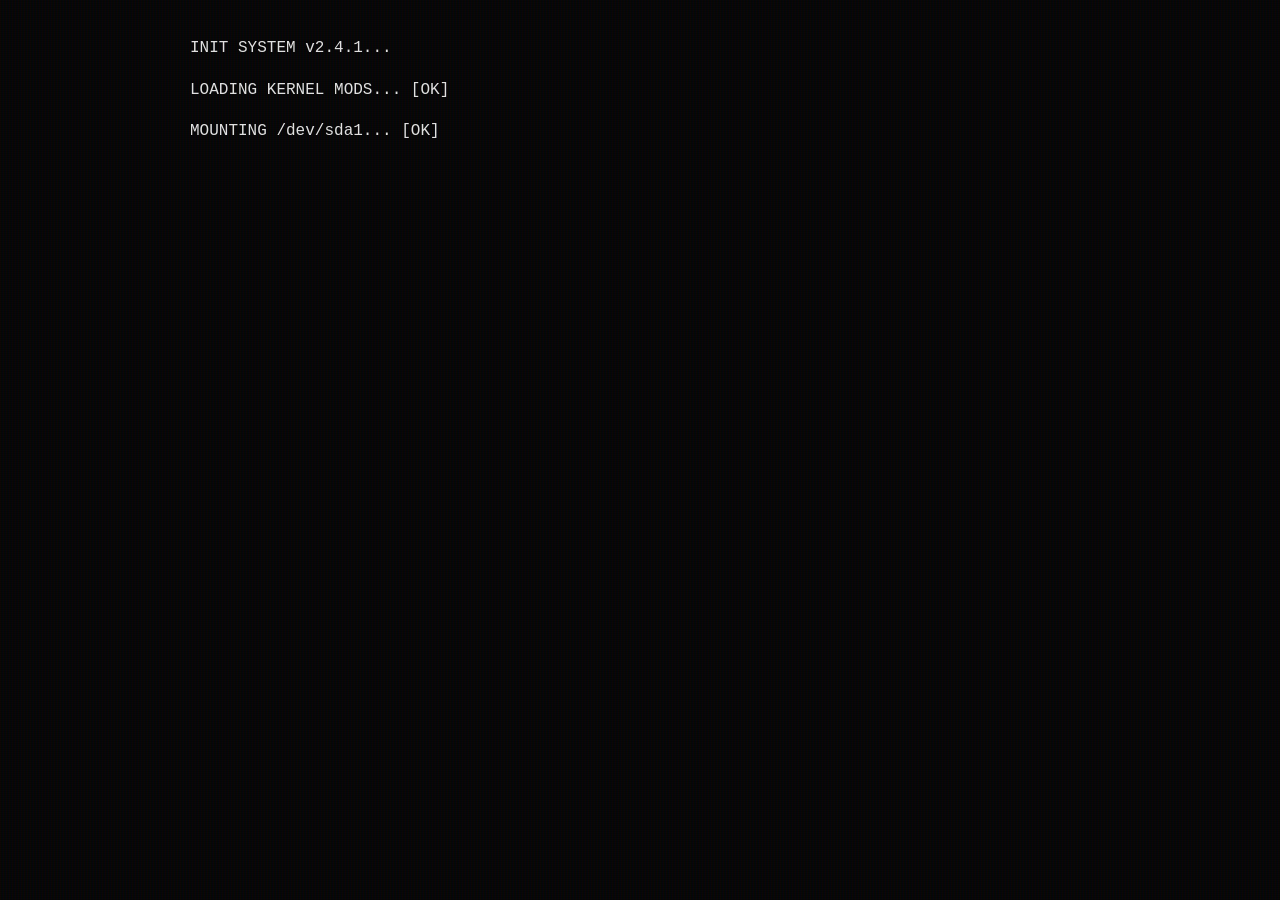
==== index.html @ 509cb5dc "Add initial HTML structure for terminal interface" ====
<!DOCTYPE html>
<html lang="en">
<head>
    <meta charset="UTF-8">
    <meta name="viewport" content="width=device-width, initial-scale=1.0">
    <title>Auren Research | Terminal</title>
    <style>
        :root {
            --bg-color: #050505;
            --text-color: #e0e0e0;
            --dim-color: #888888;
        }

        body {
            background-color: var(--bg-color);
            color: var(--text-color);
            font-family: 'Courier New', Courier, monospace;
            margin: 0;
            padding: 20px;
            overflow-x: hidden;
            line-height: 1.6;
        }

        /* CRT Scanline Effect */
        body::after {
            content: " ";
            display: block;
            position: absolute;
            top: 0;
            left: 0;
            bottom: 0;
            right: 0;
            background: linear-gradient(rgba(18, 16, 16, 0) 50%, rgba(0, 0, 0, 0.25) 50%), linear-gradient(90deg, rgba(255, 0, 0, 0.06), rgba(0, 255, 0, 0.02), rgba(0, 0, 255, 0.06));
            z-index: 2;
            background-size: 100% 2px, 3px 100%;
            pointer-events: none;
        }

        #terminal {
            max-width: 900px;
            margin: 0 auto;
            position: relative;
            z-index: 3;
            padding-bottom: 50px;
        }

        pre {
            font-family: 'Courier New', Courier, monospace;
            white-space: pre-wrap;
            word-wrap: break-word;
            margin: 0;
        }

        .ascii-art {
            font-weight: bold;
            color: #ffffff;
            margin-bottom: 20px;
            display: block;
            white-space: pre;
            overflow-x: auto;
        }

        .cursor {
            display: inline-block;
            width: 10px;
            height: 1.2em;
            background-color: var(--text-color);
            vertical-align: middle;
            animation: blink 1s step-end infinite;
        }

        @keyframes blink {
            0%, 100% { opacity: 1; }
            50% { opacity: 0; }
        }

        .hidden { display: none; }
        .command { color: #ffffff; font-weight: bold; }
        .prompt { color: var(--dim-color); }
        .highlight { color: #ffffff; font-weight: bold; border-bottom: 1px dashed #ffffff; text-decoration: none;}
        a { color: #ffffff; text-decoration: underline; }
        a:hover { background-color: #ffffff; color: #000000; text-decoration: none; }

        .section { margin-top: 30px; margin-bottom: 30px; }
        .bullet { margin-left: 20px; }
        .file-tree { color: var(--dim-color); }
    </style>
</head>
<body>
    <div id="terminal">
        <div id="boot-sequence"></div>
        <div id="main-content" class="hidden">
            <pre class="ascii-art">
    _   _   _ ____  _____ _   _   ____  _____ ____  _____    _    ____   ____ _   _
   / \ | | | |  _ \| ____| \ | | |  _ \| ____/ ___|| ____|  / \  |  _ \ / ___| | | |
  / _ \| | | | |_) |  _| |  \| | | |_) |  _| \___ \|  _|   / _ \ | |_) | |   | |_| |
 / ___ \ |_| |  _ <| |___| |\  | |  _ <| |___ ___) | |___ / ___ \|  _ <| |___|  _  |
/_/   \_\___/|_| \_\_____|_| \_| |_| \_\_____|____/|_____/_/   \_\_| \_\\____|_| |_|
            </pre>
            <p><strong>Architecting the future of efficient, reasoning-driven AI.</strong></p>
            <p class="file-tree">root@auren:~# ./display_manifest.sh</p>

            <div class="section">
                <span class="command">[ MAIN.OBJ: Our Philosophy ]</span>
                <p>The path to greater artificial intelligence cannot solely be paved with more parameters and more data. While scale is a powerful tool, we believe that true progress lies in creating architectures that are fundamentally smarter, not just bigger.</p>
                <p>At Auren Research, our mission is to explore and develop novel AI architectures that treat <strong>reasoning</strong> not as an emergent property of brute-force scale, but as a core computational capability. We focus on building systems that can "think" more deeply and efficiently, making state-of-the-art AI more accessible and sustainable.</p>
            </div>

            <div class="section">
                <span class="command">[ MODULES: Our Approach ]</span>
                <p>Our research is centered on a few key principles:</p>
                <div class="bullet">
                    <p><code>[+] Computationally-Efficient Architectures:</code> We design models that maximize their reasoning capabilities for a given parameter budget. We believe in building smarter circuits, not just larger ones.</p>
                    <p><code>[+] Collaborative Systems:</code> Our core architectural thesis, <strong>Mixture-of-Collaboration (MoC)</strong>, explores models where expert sub-networks don't just vote on an answer, but collaborate and deliberate through multiple rounds of message passing to refine their conclusions together.</p>
                    <p><code>[+] Iterative Reasoning:</code> We build models with <strong>Iterative Reasoning Loops (IRL)</strong>, a mechanism that increases computational depth on a per-token basis, allowing our models to "think" longer about complex problems without a corresponding increase in parameter count.</p>
                    <p><code>[+] Open-Source First:</code> We believe that fundamental progress is accelerated through open collaboration and rigorous community review. Our foundational work, from datasets to model architectures, will be shared with the world.</p>
                </div>
            </div>

            <div class="section">
                <span class="command">[ REPOSITORIES: Featured Projects ]</span>
                <p>Our philosophy in action. These are the foundational assets we have built to pursue our research mission:</p>
                <div class="bullet">
                    <p>-> <a href="https://github.com/MeryylleA/lunariscodex-MoC" target="_blank" class="highlight">Lunaris Codex MoC</a>: Our flagship research architecture. A decoder-only Transformer featuring a novel Mixture-of-Collaboration (MoC) system and Iterative Reasoning Loops (IRL), designed from the ground up for stability and efficient reasoning. Built with PyTorch FSDP, SDPA, and bf16.</p>
                </div>
            </div>

            <div class="section">
                <span class="command">[ TARGET: Our Goal ]</span>
                <p>Our ultimate objective is to design, train, and release a series of open-source foundational models that rival the reasoning capabilities of much larger, closed-source systems. We are building the tools to make the next generation of AI more powerful, efficient, and open for everyone.</p>
            </div>

            <p class="file-tree">root@auren:~# Contact</p>
            <p>Email: <a href="mailto:meryyllebr@gmail.com">meryyllebr@gmail.com</a> <em></em></p>
            <p>GitHub: <a href="https://github.com/MeryylleA" target="_blank">github.com/MeryylleA</a></p>

            <br>
            <span class="prompt">root@auren:~# </span><span class="cursor"></span>
        </div>
    </div>

    <script>
        const bootText = [
            "INIT SYSTEM v2.4.1...",
            "LOADING KERNEL MODS... [OK]",
            "MOUNTING /dev/sda1... [OK]",
            "INITIALIZING NEURAL ROUTING PROTOCOLS... [OK]",
            "LOADING MIXTURE-OF-COLLABORATION WEIGHTS... [OK]",
            "ESTABLISHING CONNECTION TO AUREN_RESEARCH_MAINFRAME...",
            "ACCESS GRANTED.",
            " "
        ];

        const bootContainer = document.getElementById('boot-sequence');
        const mainContent = document.getElementById('main-content');
        let bootLineIndex = 0;

        function typeBootSequence() {
            if (bootLineIndex < bootText.length) {
                const p = document.createElement('p');
                p.textContent = bootText[bootLineIndex];
                bootContainer.appendChild(p);
                window.scrollTo(0, document.body.scrollHeight);
                bootLineIndex++;

                // Random delay between lines to simulate loading
                const delay = Math.random() * 300 + 100;
                setTimeout(typeBootSequence, delay);
            } else {
                setTimeout(() => {
                    bootContainer.classList.add('hidden');
                    mainContent.classList.remove('hidden');
                }, 500);
            }
        }

        // Start the boot sequence when the page loads
        window.onload = () => {
            setTimeout(typeBootSequence, 500);
        };
    </script>
</body>
</html>
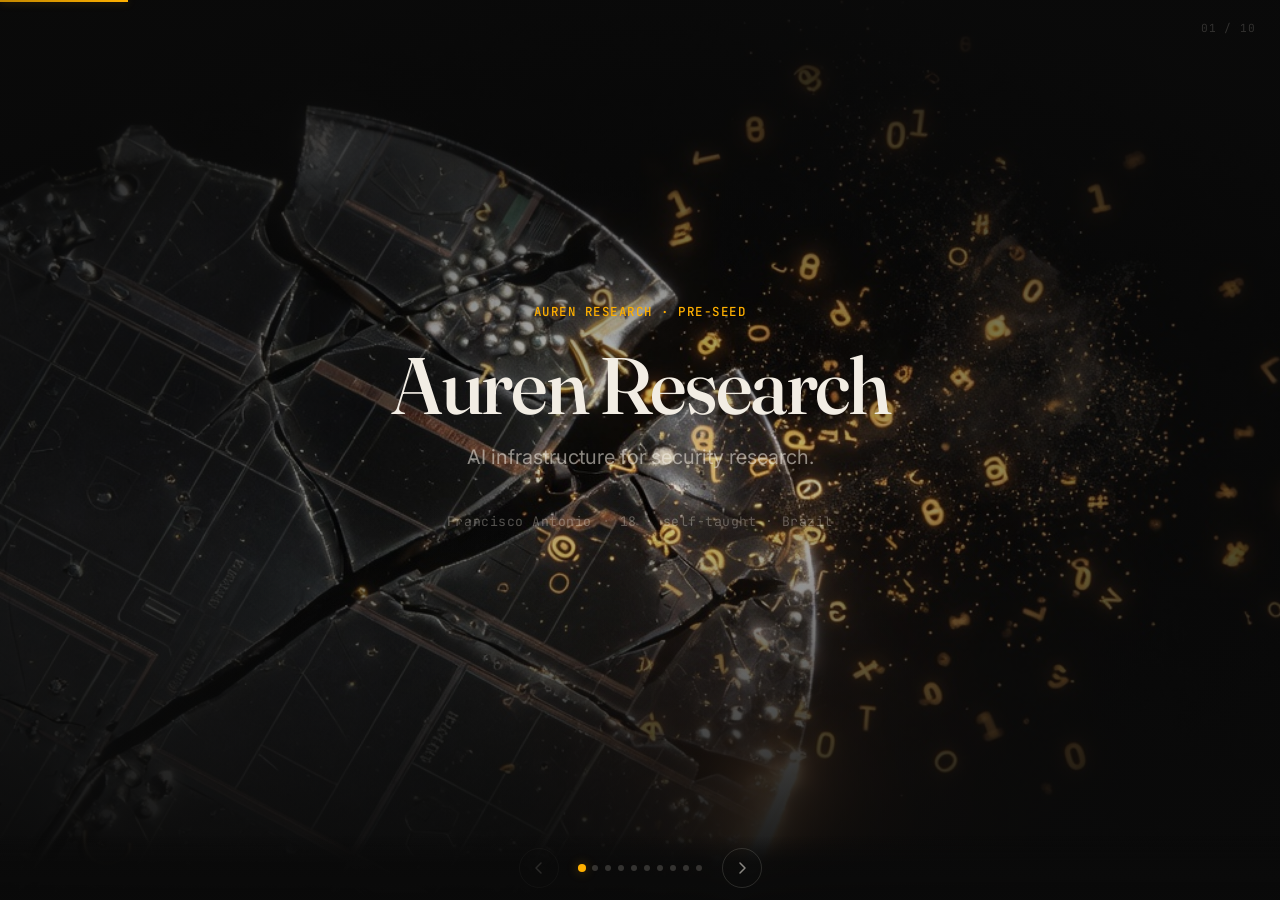
==== commit f67d5738: "Add files via upload" ====
--- a/index.html
+++ b/index.html
@@ -1,183 +1,338 @@
 <!DOCTYPE html>
 <html lang="en">
 <head>
-    <meta charset="UTF-8">
-    <meta name="viewport" content="width=device-width, initial-scale=1.0">
-    <title>Auren Research | Terminal</title>
-    <style>
-        :root {
-            --bg-color: #050505;
-            --text-color: #e0e0e0;
-            --dim-color: #888888;
-        }
-
-        body {
-            background-color: var(--bg-color);
-            color: var(--text-color);
-            font-family: 'Courier New', Courier, monospace;
-            margin: 0;
-            padding: 20px;
-            overflow-x: hidden;
-            line-height: 1.6;
-        }
-
-        /* CRT Scanline Effect */
-        body::after {
-            content: " ";
-            display: block;
-            position: absolute;
-            top: 0;
-            left: 0;
-            bottom: 0;
-            right: 0;
-            background: linear-gradient(rgba(18, 16, 16, 0) 50%, rgba(0, 0, 0, 0.25) 50%), linear-gradient(90deg, rgba(255, 0, 0, 0.06), rgba(0, 255, 0, 0.02), rgba(0, 0, 255, 0.06));
-            z-index: 2;
-            background-size: 100% 2px, 3px 100%;
-            pointer-events: none;
-        }
-
-        #terminal {
-            max-width: 900px;
-            margin: 0 auto;
-            position: relative;
-            z-index: 3;
-            padding-bottom: 50px;
-        }
-
-        pre {
-            font-family: 'Courier New', Courier, monospace;
-            white-space: pre-wrap;
-            word-wrap: break-word;
-            margin: 0;
-        }
-
-        .ascii-art {
-            font-weight: bold;
-            color: #ffffff;
-            margin-bottom: 20px;
-            display: block;
-            white-space: pre;
-            overflow-x: auto;
-        }
-
-        .cursor {
-            display: inline-block;
-            width: 10px;
-            height: 1.2em;
-            background-color: var(--text-color);
-            vertical-align: middle;
-            animation: blink 1s step-end infinite;
-        }
-
-        @keyframes blink {
-            0%, 100% { opacity: 1; }
-            50% { opacity: 0; }
-        }
-
-        .hidden { display: none; }
-        .command { color: #ffffff; font-weight: bold; }
-        .prompt { color: var(--dim-color); }
-        .highlight { color: #ffffff; font-weight: bold; border-bottom: 1px dashed #ffffff; text-decoration: none;}
-        a { color: #ffffff; text-decoration: underline; }
-        a:hover { background-color: #ffffff; color: #000000; text-decoration: none; }
-
-        .section { margin-top: 30px; margin-bottom: 30px; }
-        .bullet { margin-left: 20px; }
-        .file-tree { color: var(--dim-color); }
-    </style>
+  <meta charset="UTF-8" />
+  <meta name="viewport" content="width=device-width, initial-scale=1.0" />
+  <title>Auren Research — Pitch Deck</title>
+  <meta name="description" content="AI infrastructure for security research. Auren Research pre-seed pitch." />
+  <meta name="theme-color" content="#0a0a0a" />
+  <link rel="preconnect" href="https://fonts.googleapis.com" />
+  <link rel="preconnect" href="https://fonts.gstatic.com" crossorigin />
+  <link href="https://fonts.googleapis.com/css2?family=Fraunces:opsz,wght@9..144,400;9..144,500;9..144,600&family=Inter:wght@400;500;600&family=JetBrains+Mono:wght@400;500;600&display=swap" rel="stylesheet" />
+  <link rel="stylesheet" href="style.css" />
 </head>
 <body>
-    <div id="terminal">
-        <div id="boot-sequence"></div>
-        <div id="main-content" class="hidden">
-            <pre class="ascii-art">
-    _   _   _ ____  _____ _   _   ____  _____ ____  _____    _    ____   ____ _   _
-   / \ | | | |  _ \| ____| \ | | |  _ \| ____/ ___|| ____|  / \  |  _ \ / ___| | | |
-  / _ \| | | | |_) |  _| |  \| | | |_) |  _| \___ \|  _|   / _ \ | |_) | |   | |_| |
- / ___ \ |_| |  _ <| |___| |\  | |  _ <| |___ ___) | |___ / ___ \|  _ <| |___|  _  |
-/_/   \_\___/|_| \_\_____|_| \_| |_| \_\_____|____/|_____/_/   \_\_| \_\\____|_| |_|
-            </pre>
-            <p><strong>Architecting the future of efficient, reasoning-driven AI.</strong></p>
-            <p class="file-tree">root@auren:~# ./display_manifest.sh</p>
-
-            <div class="section">
-                <span class="command">[ MAIN.OBJ: Our Philosophy ]</span>
-                <p>The path to greater artificial intelligence cannot solely be paved with more parameters and more data. While scale is a powerful tool, we believe that true progress lies in creating architectures that are fundamentally smarter, not just bigger.</p>
-                <p>At Auren Research, our mission is to explore and develop novel AI architectures that treat <strong>reasoning</strong> not as an emergent property of brute-force scale, but as a core computational capability. We focus on building systems that can "think" more deeply and efficiently, making state-of-the-art AI more accessible and sustainable.</p>
-            </div>
-
-            <div class="section">
-                <span class="command">[ MODULES: Our Approach ]</span>
-                <p>Our research is centered on a few key principles:</p>
-                <div class="bullet">
-                    <p><code>[+] Computationally-Efficient Architectures:</code> We design models that maximize their reasoning capabilities for a given parameter budget. We believe in building smarter circuits, not just larger ones.</p>
-                    <p><code>[+] Collaborative Systems:</code> Our core architectural thesis, <strong>Mixture-of-Collaboration (MoC)</strong>, explores models where expert sub-networks don't just vote on an answer, but collaborate and deliberate through multiple rounds of message passing to refine their conclusions together.</p>
-                    <p><code>[+] Iterative Reasoning:</code> We build models with <strong>Iterative Reasoning Loops (IRL)</strong>, a mechanism that increases computational depth on a per-token basis, allowing our models to "think" longer about complex problems without a corresponding increase in parameter count.</p>
-                    <p><code>[+] Open-Source First:</code> We believe that fundamental progress is accelerated through open collaboration and rigorous community review. Our foundational work, from datasets to model architectures, will be shared with the world.</p>
-                </div>
-            </div>
-
-            <div class="section">
-                <span class="command">[ REPOSITORIES: Featured Projects ]</span>
-                <p>Our philosophy in action. These are the foundational assets we have built to pursue our research mission:</p>
-                <div class="bullet">
-                    <p>-> <a href="https://github.com/MeryylleA/lunariscodex-MoC" target="_blank" class="highlight">Lunaris Codex MoC</a>: Our flagship research architecture. A decoder-only Transformer featuring a novel Mixture-of-Collaboration (MoC) system and Iterative Reasoning Loops (IRL), designed from the ground up for stability and efficient reasoning. Built with PyTorch FSDP, SDPA, and bf16.</p>
-                </div>
-            </div>
-
-            <div class="section">
-                <span class="command">[ TARGET: Our Goal ]</span>
-                <p>Our ultimate objective is to design, train, and release a series of open-source foundational models that rival the reasoning capabilities of much larger, closed-source systems. We are building the tools to make the next generation of AI more powerful, efficient, and open for everyone.</p>
-            </div>
-
-            <p class="file-tree">root@auren:~# Contact</p>
-            <p>Email: <a href="mailto:meryyllebr@gmail.com">meryyllebr@gmail.com</a> <em></em></p>
-            <p>GitHub: <a href="https://github.com/MeryylleA" target="_blank">github.com/MeryylleA</a></p>
-
-            <br>
-            <span class="prompt">root@auren:~# </span><span class="cursor"></span>
-        </div>
-    </div>
-
-    <script>
-        const bootText = [
-            "INIT SYSTEM v2.4.1...",
-            "LOADING KERNEL MODS... [OK]",
-            "MOUNTING /dev/sda1... [OK]",
-            "INITIALIZING NEURAL ROUTING PROTOCOLS... [OK]",
-            "LOADING MIXTURE-OF-COLLABORATION WEIGHTS... [OK]",
-            "ESTABLISHING CONNECTION TO AUREN_RESEARCH_MAINFRAME...",
-            "ACCESS GRANTED.",
-            " "
-        ];
-
-        const bootContainer = document.getElementById('boot-sequence');
-        const mainContent = document.getElementById('main-content');
-        let bootLineIndex = 0;
-
-        function typeBootSequence() {
-            if (bootLineIndex < bootText.length) {
-                const p = document.createElement('p');
-                p.textContent = bootText[bootLineIndex];
-                bootContainer.appendChild(p);
-                window.scrollTo(0, document.body.scrollHeight);
-                bootLineIndex++;
-
-                // Random delay between lines to simulate loading
-                const delay = Math.random() * 300 + 100;
-                setTimeout(typeBootSequence, delay);
-            } else {
-                setTimeout(() => {
-                    bootContainer.classList.add('hidden');
-                    mainContent.classList.remove('hidden');
-                }, 500);
-            }
-        }
-
-        // Start the boot sequence when the page loads
-        window.onload = () => {
-            setTimeout(typeBootSequence, 500);
-        };
-    </script>
+  <div id="deck" class="deck" aria-live="polite">
+
+    <!-- 0 · TITLE -->
+    <section class="slide slide--title is-active" data-slide="0" aria-label="Title">
+      <div class="slide__bg slide__bg--hero" style="--hero: url('assets/hero-title.jpg')"></div>
+      <div class="slide__veil slide__veil--strong"></div>
+      <div class="slide__content slide__content--center">
+        <p class="eyebrow reveal" data-d="0">AUREN RESEARCH · PRE-SEED</p>
+        <h1 class="display display--xl reveal" data-d="1">Auren Research</h1>
+        <p class="tagline reveal" data-d="2">AI infrastructure for security research.</p>
+        <div class="founder-line reveal" data-d="3">
+          <span class="mono-soft">Francisco Antonio</span>
+          <span class="dot-sep" aria-hidden="true">·</span>
+          <span class="mono-soft">18 · self-taught · Brazil</span>
+        </div>
+      </div>
+    </section>
+
+    <!-- 1 · PROBLEM -->
+    <section class="slide slide--split" data-slide="1" aria-label="The Problem">
+      <div class="slide__bg slide__bg--hero slide__bg--right" style="--hero: url('assets/hero-problem.jpg')"></div>
+      <div class="slide__veil slide__veil--left-heavy"></div>
+      <div class="glyph-field" aria-hidden="true" data-glyphs></div>
+      <div class="slide__content slide__content--left">
+        <p class="eyebrow reveal" data-d="0">001 — THE PROBLEM</p>
+        <h2 class="display reveal" data-d="1">Security research needs AI that reasons openly about exploits.</h2>
+        <p class="body reveal" data-d="2">
+          Researchers need models that can reason about malware, attack chains, and exploit analysis for authorized work.
+          General-purpose models refuse or over-filter this exact content — even when the engagement is fully legitimate.
+        </p>
+      </div>
+    </section>
+
+    <!-- 2 · SOLUTION -->
+    <section class="slide slide--split" data-slide="2" aria-label="The Solution">
+      <div class="slide__bg slide__bg--hero slide__bg--right slide__bg--dim" style="--hero: url('assets/hero-solution.jpg')"></div>
+      <div class="slide__veil slide__veil--left-heavy"></div>
+      <div class="slide__content slide__content--left">
+        <p class="eyebrow reveal" data-d="0">002 — THE SOLUTION</p>
+        <h2 class="display reveal" data-d="1">Security-specialized models, delivered where researchers already work.</h2>
+        <p class="body reveal" data-d="2">
+          Auren trains security-specialized language models on data from <strong>Argus</strong>, our proprietary pipeline —
+          delivered as a subscription API built to plug into the agentic coding tools researchers already use daily.
+        </p>
+        <ul class="feature-list reveal" data-d="3">
+          <li>
+            <span class="feature-list__label">Claude Code</span>
+            <span class="feature-list__text">custom model backend via config</span>
+          </li>
+          <li>
+            <span class="feature-list__label">Codex CLI</span>
+            <span class="feature-list__text">one-line backend switch</span>
+          </li>
+          <li>
+            <span class="feature-list__label">Adoption</span>
+            <span class="feature-list__text">no new tooling — just a better model</span>
+          </li>
+        </ul>
+      </div>
+    </section>
+
+    <!-- 3 · HOW IT WORKS -->
+    <section class="slide slide--engine" data-slide="3" aria-label="How it works — Argus">
+      <div class="slide__bg slide__bg--hero slide__bg--wash" style="--hero: url('assets/hero-engine.jpg')"></div>
+      <div class="slide__veil slide__veil--mid"></div>
+      <div class="slide__content">
+        <p class="eyebrow reveal" data-d="0">003 — THE ENGINE</p>
+        <h2 class="display reveal" data-d="1">Argus: the data engine behind the models.</h2>
+        <div class="pipeline reveal" data-d="2">
+          <article class="pipeline__step">
+            <span class="pipeline__num">01</span>
+            <h3 class="pipeline__title">Mine</h3>
+            <p class="pipeline__body">Real CVE-fixing commits from production codebases.</p>
+          </article>
+          <article class="pipeline__step">
+            <span class="pipeline__num">02</span>
+            <h3 class="pipeline__title">Investigate</h3>
+            <p class="pipeline__body">An AI agent independently probes the vulnerable code — before the fix existed.</p>
+          </article>
+          <article class="pipeline__step">
+            <span class="pipeline__num">03</span>
+            <h3 class="pipeline__title">Inject</h3>
+            <p class="pipeline__body">Synthetic red-team bugs as negative controls, stress-testing judgment.</p>
+          </article>
+          <article class="pipeline__step">
+            <span class="pipeline__num">04</span>
+            <h3 class="pipeline__title">Grade</h3>
+            <p class="pipeline__body">Multi-signal trust: deterministic checks, evidence-faithfulness, investigative depth.</p>
+          </article>
+        </div>
+        <p class="body body--muted reveal" data-d="3">
+          Only trajectories that clear the trust system become training data.
+        </p>
+      </div>
+    </section>
+
+    <!-- 4 · PROOF PART ONE — MoC -->
+    <section class="slide slide--proof" data-slide="4" aria-label="Proof — MoC architecture">
+      <div class="slide__bg slide__bg--hero slide__bg--wash" style="--hero: url('assets/hero-moc.jpg')"></div>
+      <div class="slide__veil slide__veil--mid"></div>
+      <div class="glyph-field glyph-field--sparse" aria-hidden="true" data-glyphs></div>
+      <div class="slide__content slide__content--proof">
+        <div class="proof-copy">
+          <p class="eyebrow reveal" data-d="0">004 — PROOF, PART ONE</p>
+          <h2 class="display reveal" data-d="1">Mixture-of-Collaboration beats matched MoE.</h2>
+          <p class="body reveal" data-d="2">
+            I designed and trained <strong>MoC</strong> — a sparse Transformer where routed experts collaborate through a learned mediator.
+            In a matched <strong>498.8M-parameter</strong> comparison on <strong>9.83B tokens</strong> (single AMD MI300X), MoC beat an identical MoE baseline
+            on validation perplexity: <strong>20.70 → 20.40</strong>, with better expert load balance and zero dead experts.
+          </p>
+          <p class="mono-soft reveal" data-d="3">Built on ~$200 of compute.</p>
+        </div>
+        <aside class="proof-card reveal" data-d="2" data-chart="moc">
+          <header class="proof-card__head">
+            <span class="proof-card__label">VAL PERPLEXITY</span>
+            <span class="proof-card__hint">lower is better</span>
+          </header>
+          <div class="chart" role="img" aria-label="Validation perplexity: MoE 20.70, MoC 20.40">
+            <div class="chart__row">
+              <span class="chart__name">MoE baseline</span>
+              <div class="chart__track">
+                <div class="chart__bar chart__bar--muted" data-value="20.70" data-max="21.5" data-min="19.5"></div>
+              </div>
+              <span class="chart__val" data-count="20.70" data-decimals="2">0.00</span>
+            </div>
+            <div class="chart__row">
+              <span class="chart__name chart__name--accent">MoC (ours)</span>
+              <div class="chart__track">
+                <div class="chart__bar chart__bar--accent" data-value="20.40" data-max="21.5" data-min="19.5"></div>
+              </div>
+              <span class="chart__val chart__val--accent" data-count="20.40" data-decimals="2">0.00</span>
+            </div>
+          </div>
+          <footer class="proof-card__foot">
+            <span>498.8M params · 9.83B tokens · MI300X</span>
+          </footer>
+        </aside>
+      </div>
+    </section>
+
+    <!-- 5 · PROOF PART TWO — Lunaris Guard -->
+    <section class="slide slide--proof" data-slide="5" aria-label="Proof — Lunaris Guard">
+      <div class="slide__bg slide__bg--hero slide__bg--wash slide__bg--center" style="--hero: url('assets/hero-lunaris.jpg')"></div>
+      <div class="slide__veil slide__veil--mid"></div>
+      <div class="glyph-field glyph-field--sparse" aria-hidden="true" data-glyphs></div>
+      <div class="slide__content slide__content--proof">
+        <div class="proof-copy">
+          <p class="eyebrow reveal" data-d="0">005 — PROOF, PART TWO</p>
+          <h2 class="display reveal" data-d="1">Lunaris Guard v3 leads production-style guardrail eval.</h2>
+          <p class="body reveal" data-d="2">
+            <strong>Lunaris Guard</strong>, our open-source multilingual security classifier, is on its third public version
+            (v3, ~307M params). In a production-style prompt-injection reliability probe, it benchmarks ahead of named
+            commercial guardrail products on <strong>F1 (0.833)</strong> and <strong>AUROC (0.888)</strong>.
+          </p>
+          <p class="mono-soft reveal" data-d="3">Open-source · MIT · auren-research/lunaris-guardv3</p>
+        </div>
+        <aside class="proof-card reveal" data-d="2" data-chart="lunaris">
+          <header class="proof-card__head">
+            <span class="proof-card__label">INJECTION F1</span>
+            <span class="proof-card__hint">higher is better</span>
+          </header>
+          <div class="chart chart--multi" role="img" aria-label="Injection F1: Lunaris 0.833, competitors lower">
+            <div class="chart__row">
+              <span class="chart__name chart__name--accent">Lunaris v3</span>
+              <div class="chart__track">
+                <div class="chart__bar chart__bar--accent" data-value="0.833" data-max="1" data-min="0"></div>
+              </div>
+              <span class="chart__val chart__val--accent" data-count="0.833" data-decimals="3">0.000</span>
+            </div>
+            <div class="chart__row">
+              <span class="chart__name">Wolf Defender</span>
+              <div class="chart__track">
+                <div class="chart__bar chart__bar--muted" data-value="0.770" data-max="1" data-min="0"></div>
+              </div>
+              <span class="chart__val" data-count="0.770" data-decimals="3">0.000</span>
+            </div>
+            <div class="chart__row">
+              <span class="chart__name">Rogue Sentinel</span>
+              <div class="chart__track">
+                <div class="chart__bar chart__bar--muted" data-value="0.752" data-max="1" data-min="0"></div>
+              </div>
+              <span class="chart__val" data-count="0.752" data-decimals="3">0.000</span>
+            </div>
+            <div class="chart__row">
+              <span class="chart__name">Qualifire</span>
+              <div class="chart__track">
+                <div class="chart__bar chart__bar--muted" data-value="0.735" data-max="1" data-min="0"></div>
+              </div>
+              <span class="chart__val" data-count="0.735" data-decimals="3">0.000</span>
+            </div>
+          </div>
+          <footer class="proof-card__foot">
+            <span>AUROC 0.888 · production-style 100-example probe</span>
+          </footer>
+        </aside>
+      </div>
+    </section>
+
+    <!-- 6 · BUSINESS MODEL -->
+    <section class="slide slide--split" data-slide="6" aria-label="Business model">
+      <div class="slide__bg slide__bg--hero slide__bg--right slide__bg--dim" style="--hero: url('assets/hero-business.jpg')"></div>
+      <div class="slide__veil slide__veil--left-heavy"></div>
+      <div class="slide__content slide__content--left slide__content--wide-left">
+        <p class="eyebrow reveal" data-d="0">006 — HOW WE MAKE MONEY</p>
+        <h2 class="display reveal" data-d="1">Subscription API. Community-led distribution.</h2>
+        <div class="pricing reveal" data-d="2">
+          <article class="pricing__card">
+            <span class="pricing__tier">INDIVIDUAL</span>
+            <div class="pricing__price">
+              <span class="pricing__currency">$</span><span class="pricing__amount">99</span><span class="pricing__period">/mo</span>
+            </div>
+            <p class="pricing__desc">Solo researchers and bug bounty hunters</p>
+          </article>
+          <article class="pricing__card pricing__card--accent">
+            <span class="pricing__tier">TEAM</span>
+            <div class="pricing__price">
+              <span class="pricing__currency">$</span><span class="pricing__amount">399</span><span class="pricing__period">/mo</span>
+            </div>
+            <p class="pricing__desc">Small teams · 5 seats</p>
+          </article>
+        </div>
+        <div class="dist-row reveal" data-d="3">
+          <div class="dist-item">
+            <span class="dist-item__label">Open weights</span>
+            <span class="dist-item__text">Adoption and credibility flywheel</span>
+          </div>
+          <div class="dist-item">
+            <span class="dist-item__label">Community</span>
+            <span class="dist-item__text">HackerOne · Immunefi · Cantina</span>
+          </div>
+          <div class="dist-item">
+            <span class="dist-item__label">Track record</span>
+            <span class="dist-item__text">Founder already active in bug-bounty</span>
+          </div>
+        </div>
+      </div>
+    </section>
+
+    <!-- 7 · TEAM -->
+    <section class="slide slide--split" data-slide="7" aria-label="Team">
+      <div class="slide__bg slide__bg--hero slide__bg--right slide__bg--dim" style="--hero: url('assets/hero-team.jpg')"></div>
+      <div class="slide__veil slide__veil--left-heavy"></div>
+      <div class="slide__content slide__content--left slide__content--wide-left">
+        <p class="eyebrow reveal" data-d="0">007 — WHO WE ARE</p>
+        <h2 class="display reveal" data-d="1">A small technical team shipping real systems.</h2>
+        <div class="team reveal" data-d="2">
+          <article class="team__card">
+            <div class="team__meta">
+              <span class="team__role">TECHNICAL FOUNDER</span>
+              <h3 class="team__name">Francisco Antonio</h3>
+            </div>
+            <p class="team__bio">
+              Self-taught. Designs and trains all models and architectures.
+              Funds this through real security bug-bounty work.
+            </p>
+          </article>
+          <article class="team__card">
+            <div class="team__meta">
+              <span class="team__role">CO-FOUNDER</span>
+              <h3 class="team__name">Davi</h3>
+            </div>
+            <p class="team__bio">
+              Communication and operations. Keeps the company moving while models ship.
+            </p>
+          </article>
+        </div>
+      </div>
+    </section>
+
+    <!-- 8 · THE ASK -->
+    <section class="slide slide--split" data-slide="8" aria-label="The Ask">
+      <div class="slide__bg slide__bg--hero slide__bg--right slide__bg--dim" style="--hero: url('assets/hero-ask.jpg')"></div>
+      <div class="slide__veil slide__veil--left-heavy"></div>
+      <div class="slide__content slide__content--left">
+        <p class="eyebrow reveal" data-d="0">008 — THE ASK</p>
+        <h2 class="display display--lg reveal" data-d="1">Raising pre-seed to ship production infrastructure.</h2>
+        <p class="body reveal" data-d="2">
+          Capital goes to three things: building the production API, scaling Argus,
+          and validating our next-generation architecture — currently blocked purely by lack of compute.
+        </p>
+        <ul class="ask-list reveal" data-d="3">
+          <li><span class="ask-list__num">01</span><span>Production API</span></li>
+          <li><span class="ask-list__num">02</span><span>Scale Argus pipeline</span></li>
+          <li><span class="ask-list__num">03</span><span>Next-gen architecture validation</span></li>
+        </ul>
+      </div>
+    </section>
+
+    <!-- 9 · CLOSING -->
+    <section class="slide slide--title slide--closing" data-slide="9" aria-label="Closing">
+      <div class="slide__bg slide__bg--hero" style="--hero: url('assets/hero-closing.jpg')"></div>
+      <div class="slide__veil slide__veil--strong"></div>
+      <div class="slide__content slide__content--center">
+        <p class="eyebrow reveal" data-d="0">AUREN RESEARCH</p>
+        <h2 class="display display--xl reveal" data-d="1">Thank you.</h2>
+        <p class="tagline reveal" data-d="2">AI infrastructure for security research.</p>
+        <a class="contact-link reveal" data-d="3" href="https://github.com/Auren-Research/lunaris" target="_blank" rel="noopener noreferrer">
+          github.com/Auren-Research/lunaris
+        </a>
+      </div>
+    </section>
+
+  </div>
+
+  <!-- Chrome -->
+  <nav class="chrome" aria-label="Deck navigation">
+    <button type="button" class="nav-btn" id="btn-prev" aria-label="Previous slide">
+      <svg width="18" height="18" viewBox="0 0 18 18" fill="none" aria-hidden="true"><path d="M11 4L6 9l5 5" stroke="currentColor" stroke-width="1.5" stroke-linecap="round" stroke-linejoin="round"/></svg>
+    </button>
+    <div class="dots" id="dots" role="tablist" aria-label="Slides"></div>
+    <button type="button" class="nav-btn" id="btn-next" aria-label="Next slide">
+      <svg width="18" height="18" viewBox="0 0 18 18" fill="none" aria-hidden="true"><path d="M7 4l5 5-5 5" stroke="currentColor" stroke-width="1.5" stroke-linecap="round" stroke-linejoin="round"/></svg>
+    </button>
+  </nav>
+
+  <div class="progress" aria-hidden="true">
+    <div class="progress__bar" id="progress-bar"></div>
+  </div>
+
+  <div class="slide-counter mono-soft" id="counter" aria-hidden="true">01 / 10</div>
+
+  <script src="script.js"></script>
 </body>
 </html>
--- a/style.css
+++ b/style.css
@@ -0,0 +1,1023 @@
+/* ─────────────────────────────────────────────
+   Auren Research — Pitch Deck
+   Palette: near-black / warm off-white / amber phosphor
+   ───────────────────────────────────────────── */
+
+:root {
+  --bg: #0a0a0a;
+  --bg-elevated: #111111;
+  --bg-card: rgba(14, 14, 14, 0.92);
+  --text: #f2ede4;
+  --text-muted: rgba(242, 237, 228, 0.55);
+  --text-dim: rgba(242, 237, 228, 0.32);
+  --amber: #ffb000;
+  --amber-soft: rgba(255, 176, 0, 0.14);
+  --amber-glow: rgba(255, 176, 0, 0.35);
+  --border: rgba(242, 237, 228, 0.08);
+  --border-strong: rgba(242, 237, 228, 0.14);
+  --serif: "Fraunces", "Times New Roman", serif;
+  --sans: "Inter", system-ui, -apple-system, sans-serif;
+  --mono: "JetBrains Mono", "Fira Code", ui-monospace, monospace;
+  --ease: cubic-bezier(0.22, 1, 0.36, 1);
+  --ease-out: cubic-bezier(0.16, 1, 0.3, 1);
+  --chrome-h: 64px;
+  --pad: clamp(1.5rem, 5vw, 4.5rem);
+}
+
+*,
+*::before,
+*::after {
+  box-sizing: border-box;
+  margin: 0;
+  padding: 0;
+}
+
+html,
+body {
+  height: 100%;
+  background: var(--bg);
+  color: var(--text);
+  font-family: var(--sans);
+  font-size: 16px;
+  line-height: 1.55;
+  -webkit-font-smoothing: antialiased;
+  -moz-osx-font-smoothing: grayscale;
+  overflow: hidden;
+  touch-action: pan-y;
+}
+
+::selection {
+  background: var(--amber-soft);
+  color: var(--text);
+}
+
+strong {
+  color: var(--text);
+  font-weight: 600;
+}
+
+a {
+  color: var(--amber);
+  text-decoration: none;
+  transition: opacity 0.2s var(--ease);
+}
+
+a:hover {
+  opacity: 0.8;
+}
+
+/* ── Deck shell ─────────────────────────────── */
+
+.deck {
+  position: relative;
+  width: 100%;
+  height: 100%;
+  overflow: hidden;
+}
+
+/* ── Slides ─────────────────────────────────── */
+
+.slide {
+  position: absolute;
+  inset: 0;
+  display: flex;
+  align-items: center;
+  justify-content: center;
+  padding: var(--pad);
+  padding-bottom: calc(var(--pad) + var(--chrome-h));
+  opacity: 0;
+  visibility: hidden;
+  pointer-events: none;
+  transform: translateY(18px) scale(0.992);
+  transition:
+    opacity 0.55s var(--ease),
+    transform 0.65s var(--ease),
+    visibility 0.55s;
+  z-index: 0;
+}
+
+.slide.is-active {
+  opacity: 1;
+  visibility: visible;
+  pointer-events: auto;
+  transform: translateY(0) scale(1);
+  z-index: 2;
+}
+
+.slide.is-exit {
+  opacity: 0;
+  visibility: visible;
+  pointer-events: none;
+  transform: translateY(-12px) scale(0.995);
+  z-index: 1;
+}
+
+/* Directional enter variants set via JS */
+.slide.is-enter-from-next {
+  transform: translateY(22px) scale(0.99);
+}
+
+.slide.is-enter-from-prev {
+  transform: translateY(-22px) scale(0.99);
+}
+
+/* ── Backgrounds ────────────────────────────── */
+
+.slide__bg {
+  position: absolute;
+  inset: 0;
+  z-index: 0;
+  pointer-events: none;
+}
+
+.slide__bg--hero {
+  background-image: var(--hero);
+  background-size: cover;
+  background-position: center right;
+  background-repeat: no-repeat;
+}
+
+.slide__bg--right {
+  background-position: center right;
+  opacity: 0.62;
+}
+
+.slide__bg--dim {
+  opacity: 0.48;
+}
+
+.slide__bg--wash {
+  opacity: 0.38;
+  background-position: center center;
+}
+
+.slide__bg--center {
+  background-position: center center;
+}
+
+.slide--title .slide__bg--hero {
+  background-position: center center;
+  opacity: 0.92;
+}
+
+.slide--closing .slide__bg--hero {
+  opacity: 0.65;
+  background-position: center 40%;
+}
+
+.slide--engine .slide__bg--hero {
+  background-position: 70% center;
+}
+
+.slide__veil {
+  position: absolute;
+  inset: 0;
+  z-index: 1;
+  pointer-events: none;
+}
+
+.slide__veil--strong {
+  background:
+    radial-gradient(ellipse 70% 60% at 50% 55%, transparent 0%, rgba(10, 10, 10, 0.55) 55%, rgba(10, 10, 10, 0.92) 100%),
+    linear-gradient(180deg, rgba(10, 10, 10, 0.45) 0%, transparent 30%, transparent 55%, rgba(10, 10, 10, 0.85) 100%);
+}
+
+.slide__veil--left-heavy {
+  background:
+    linear-gradient(90deg, rgba(10, 10, 10, 0.97) 0%, rgba(10, 10, 10, 0.88) 42%, rgba(10, 10, 10, 0.35) 68%, rgba(10, 10, 10, 0.55) 100%),
+    linear-gradient(180deg, rgba(10, 10, 10, 0.3) 0%, transparent 20%, transparent 80%, rgba(10, 10, 10, 0.7) 100%);
+}
+
+.slide__veil--mid {
+  background:
+    linear-gradient(180deg, rgba(10, 10, 10, 0.72) 0%, rgba(10, 10, 10, 0.55) 35%, rgba(10, 10, 10, 0.78) 100%),
+    linear-gradient(90deg, rgba(10, 10, 10, 0.65) 0%, transparent 50%, rgba(10, 10, 10, 0.45) 100%);
+}
+
+/* ── Content layout ─────────────────────────── */
+
+.slide__content {
+  position: relative;
+  z-index: 2;
+  width: min(1080px, 100%);
+}
+
+.slide__content--center {
+  text-align: center;
+  display: flex;
+  flex-direction: column;
+  align-items: center;
+}
+
+.slide__content--left {
+  width: min(560px, 100%);
+  margin-right: auto;
+}
+
+.slide__content--wide-left {
+  width: min(640px, 100%);
+}
+
+.slide__content--narrow {
+  width: min(720px, 100%);
+}
+
+/* Cards over image: slightly stronger glass */
+.slide--split .pricing__card,
+.slide--split .team__card,
+.slide--split .feature-list,
+.slide--engine .pipeline__step {
+  background: rgba(14, 14, 14, 0.88);
+  backdrop-filter: blur(10px);
+  -webkit-backdrop-filter: blur(10px);
+}
+
+.slide--split .feature-list {
+  border-color: rgba(242, 237, 228, 0.12);
+  background: transparent;
+  backdrop-filter: none;
+}
+
+.slide--split .feature-list li {
+  border-color: rgba(242, 237, 228, 0.1);
+}
+
+.slide--split .ask-list {
+  border-color: rgba(242, 237, 228, 0.12);
+}
+
+.slide--split .ask-list li {
+  border-color: rgba(242, 237, 228, 0.1);
+}
+
+.slide--split .dist-row {
+  border-color: rgba(242, 237, 228, 0.12);
+}
+
+.slide__content--proof {
+  width: min(1100px, 100%);
+  display: grid;
+  grid-template-columns: 1fr minmax(280px, 360px);
+  gap: clamp(2rem, 4vw, 3.5rem);
+  align-items: center;
+}
+
+/* ── Type ───────────────────────────────────── */
+
+.eyebrow {
+  font-family: var(--mono);
+  font-size: clamp(0.68rem, 1.1vw, 0.78rem);
+  font-weight: 500;
+  letter-spacing: 0.12em;
+  text-transform: uppercase;
+  color: var(--amber);
+  margin-bottom: clamp(1rem, 2.2vh, 1.6rem);
+}
+
+.display {
+  font-family: var(--serif);
+  font-weight: 500;
+  font-size: clamp(1.85rem, 4.2vw, 3.15rem);
+  line-height: 1.12;
+  letter-spacing: -0.02em;
+  color: var(--text);
+  margin-bottom: clamp(1rem, 2vh, 1.5rem);
+  text-wrap: balance;
+}
+
+.display--xl {
+  font-size: clamp(2.6rem, 7vw, 5rem);
+  font-weight: 500;
+  letter-spacing: -0.03em;
+  margin-bottom: 0.75rem;
+}
+
+.display--lg {
+  font-size: clamp(2.1rem, 5vw, 3.6rem);
+}
+
+.tagline {
+  font-family: var(--sans);
+  font-size: clamp(1rem, 1.8vw, 1.25rem);
+  font-weight: 400;
+  color: var(--text-muted);
+  margin-bottom: 1.75rem;
+}
+
+.body {
+  font-family: var(--sans);
+  font-size: clamp(0.95rem, 1.35vw, 1.08rem);
+  font-weight: 400;
+  line-height: 1.65;
+  color: var(--text-muted);
+  max-width: 52ch;
+}
+
+.body--muted {
+  color: var(--text-dim);
+  font-size: 0.95rem;
+  margin-top: 1.75rem;
+}
+
+.mono-soft {
+  font-family: var(--mono);
+  font-size: clamp(0.72rem, 1.1vw, 0.82rem);
+  color: var(--text-dim);
+  letter-spacing: 0.04em;
+}
+
+.founder-line {
+  display: flex;
+  flex-wrap: wrap;
+  align-items: center;
+  justify-content: center;
+  gap: 0.5rem 0.75rem;
+  margin-top: 0.5rem;
+}
+
+.dot-sep {
+  color: var(--text-dim);
+  opacity: 0.6;
+}
+
+.contact-link {
+  font-family: var(--mono);
+  font-size: clamp(0.8rem, 1.2vw, 0.95rem);
+  letter-spacing: 0.02em;
+  color: var(--amber);
+  border-bottom: 1px solid rgba(255, 176, 0, 0.35);
+  padding-bottom: 2px;
+  margin-top: 0.5rem;
+  transition: border-color 0.25s var(--ease), opacity 0.2s;
+}
+
+.contact-link:hover {
+  border-color: var(--amber);
+  opacity: 1;
+}
+
+/* ── Reveal animation ───────────────────────── */
+
+.reveal {
+  opacity: 0;
+  transform: translateY(14px);
+  transition:
+    opacity 0.55s var(--ease-out),
+    transform 0.55s var(--ease-out);
+  transition-delay: calc(var(--d, 0) * 80ms + 80ms);
+}
+
+.slide.is-active .reveal {
+  opacity: 1;
+  transform: translateY(0);
+}
+
+.reveal[data-d="0"] { --d: 0; }
+.reveal[data-d="1"] { --d: 1; }
+.reveal[data-d="2"] { --d: 2; }
+.reveal[data-d="3"] { --d: 3; }
+.reveal[data-d="4"] { --d: 4; }
+
+/* ── Feature list (solution) ────────────────── */
+
+.feature-list {
+  list-style: none;
+  margin-top: 2rem;
+  display: flex;
+  flex-direction: column;
+  gap: 0;
+  border-top: 1px solid var(--border);
+  max-width: 480px;
+}
+
+.feature-list li {
+  display: grid;
+  grid-template-columns: 120px 1fr;
+  gap: 1rem;
+  padding: 0.9rem 0;
+  border-bottom: 1px solid var(--border);
+  align-items: baseline;
+}
+
+.feature-list__label {
+  font-family: var(--mono);
+  font-size: 0.72rem;
+  font-weight: 500;
+  letter-spacing: 0.08em;
+  text-transform: uppercase;
+  color: var(--amber);
+}
+
+.feature-list__text {
+  font-family: var(--sans);
+  font-size: 0.95rem;
+  color: var(--text-muted);
+}
+
+/* ── Pipeline (Argus) ───────────────────────── */
+
+.pipeline {
+  display: grid;
+  grid-template-columns: repeat(4, 1fr);
+  gap: 1px;
+  margin-top: 0.5rem;
+  background: var(--border);
+  border: 1px solid var(--border);
+  border-radius: 4px;
+  overflow: hidden;
+}
+
+.pipeline__step {
+  background: rgba(14, 14, 14, 0.9);
+  padding: clamp(1.25rem, 2.5vw, 1.75rem);
+  display: flex;
+  flex-direction: column;
+  gap: 0.65rem;
+  transition: background 0.3s var(--ease);
+  backdrop-filter: blur(8px);
+  -webkit-backdrop-filter: blur(8px);
+}
+
+.pipeline__step:hover {
+  background: rgba(22, 22, 22, 0.95);
+}
+
+.pipeline__num {
+  font-family: var(--mono);
+  font-size: 0.7rem;
+  font-weight: 500;
+  color: var(--amber);
+  letter-spacing: 0.1em;
+}
+
+.pipeline__title {
+  font-family: var(--serif);
+  font-size: 1.25rem;
+  font-weight: 500;
+  color: var(--text);
+  letter-spacing: -0.01em;
+}
+
+.pipeline__body {
+  font-size: 0.88rem;
+  line-height: 1.55;
+  color: var(--text-muted);
+}
+
+/* ── Proof layout + card ────────────────────── */
+
+.proof-copy .body {
+  max-width: 48ch;
+}
+
+.proof-card {
+  background: var(--bg-card);
+  border: 1px solid var(--border-strong);
+  border-radius: 6px;
+  padding: 1.35rem 1.4rem 1.15rem;
+  backdrop-filter: blur(12px);
+  -webkit-backdrop-filter: blur(12px);
+  box-shadow:
+    0 0 0 1px rgba(255, 176, 0, 0.04),
+    0 24px 48px rgba(0, 0, 0, 0.45),
+    0 0 60px rgba(255, 176, 0, 0.04);
+}
+
+.proof-card__head {
+  display: flex;
+  justify-content: space-between;
+  align-items: baseline;
+  margin-bottom: 1.25rem;
+  padding-bottom: 0.75rem;
+  border-bottom: 1px solid var(--border);
+}
+
+.proof-card__label {
+  font-family: var(--mono);
+  font-size: 0.68rem;
+  font-weight: 500;
+  letter-spacing: 0.12em;
+  color: var(--amber);
+}
+
+.proof-card__hint {
+  font-family: var(--mono);
+  font-size: 0.62rem;
+  letter-spacing: 0.04em;
+  color: var(--text-dim);
+}
+
+.proof-card__foot {
+  margin-top: 1.1rem;
+  padding-top: 0.75rem;
+  border-top: 1px solid var(--border);
+  font-family: var(--mono);
+  font-size: 0.62rem;
+  letter-spacing: 0.04em;
+  color: var(--text-dim);
+}
+
+/* ── Charts ─────────────────────────────────── */
+
+.chart {
+  display: flex;
+  flex-direction: column;
+  gap: 1rem;
+}
+
+.chart--multi {
+  gap: 0.85rem;
+}
+
+.chart__row {
+  display: grid;
+  grid-template-columns: 100px 1fr 52px;
+  gap: 0.65rem;
+  align-items: center;
+}
+
+.chart__name {
+  font-family: var(--mono);
+  font-size: 0.68rem;
+  color: var(--text-dim);
+  letter-spacing: 0.02em;
+  white-space: nowrap;
+  overflow: hidden;
+  text-overflow: ellipsis;
+}
+
+.chart__name--accent {
+  color: var(--text);
+}
+
+.chart__track {
+  height: 8px;
+  background: rgba(242, 237, 228, 0.06);
+  border-radius: 2px;
+  overflow: hidden;
+  position: relative;
+}
+
+.chart__bar {
+  height: 100%;
+  width: 0%;
+  border-radius: 2px;
+  transition: width 1.1s var(--ease-out);
+  transition-delay: 0.15s;
+}
+
+.chart__bar--muted {
+  background: rgba(242, 237, 228, 0.22);
+}
+
+.chart__bar--accent {
+  background: linear-gradient(90deg, #c48800, var(--amber));
+  box-shadow: 0 0 12px var(--amber-glow);
+}
+
+.chart__val {
+  font-family: var(--mono);
+  font-size: 0.75rem;
+  font-weight: 500;
+  color: var(--text-muted);
+  text-align: right;
+  font-variant-numeric: tabular-nums;
+}
+
+.chart__val--accent {
+  color: var(--amber);
+}
+
+/* Animated state */
+.slide.is-active .chart__bar.is-animated {
+  /* width set inline by JS */
+}
+
+/* ── Pricing ────────────────────────────────── */
+
+.pricing {
+  display: grid;
+  grid-template-columns: repeat(2, minmax(0, 280px));
+  gap: 1rem;
+  margin: 1.75rem 0 2.25rem;
+}
+
+.pricing__card {
+  background: var(--bg-elevated);
+  border: 1px solid var(--border);
+  border-radius: 4px;
+  padding: 1.5rem 1.4rem;
+  transition: border-color 0.3s var(--ease), box-shadow 0.3s var(--ease);
+}
+
+.pricing__card--accent {
+  border-color: rgba(255, 176, 0, 0.28);
+  box-shadow: 0 0 0 1px rgba(255, 176, 0, 0.06), 0 0 40px rgba(255, 176, 0, 0.05);
+}
+
+.pricing__tier {
+  font-family: var(--mono);
+  font-size: 0.68rem;
+  font-weight: 500;
+  letter-spacing: 0.14em;
+  color: var(--amber);
+  display: block;
+  margin-bottom: 0.85rem;
+}
+
+.pricing__price {
+  display: flex;
+  align-items: baseline;
+  gap: 0.1rem;
+  margin-bottom: 0.5rem;
+}
+
+.pricing__currency {
+  font-family: var(--mono);
+  font-size: 1.1rem;
+  color: var(--text-muted);
+  align-self: flex-start;
+  margin-top: 0.35rem;
+}
+
+.pricing__amount {
+  font-family: var(--serif);
+  font-size: 3rem;
+  font-weight: 500;
+  letter-spacing: -0.03em;
+  line-height: 1;
+  color: var(--text);
+}
+
+.pricing__period {
+  font-family: var(--mono);
+  font-size: 0.8rem;
+  color: var(--text-dim);
+  margin-left: 0.2rem;
+}
+
+.pricing__desc {
+  font-size: 0.88rem;
+  color: var(--text-muted);
+}
+
+.dist-row {
+  display: grid;
+  grid-template-columns: repeat(3, 1fr);
+  gap: 1.5rem;
+  padding-top: 1.5rem;
+  border-top: 1px solid var(--border);
+  max-width: 800px;
+}
+
+.dist-item {
+  display: flex;
+  flex-direction: column;
+  gap: 0.4rem;
+}
+
+.dist-item__label {
+  font-family: var(--mono);
+  font-size: 0.68rem;
+  letter-spacing: 0.1em;
+  text-transform: uppercase;
+  color: var(--amber);
+}
+
+.dist-item__text {
+  font-size: 0.9rem;
+  color: var(--text-muted);
+  line-height: 1.45;
+}
+
+/* ── Team ───────────────────────────────────── */
+
+.team {
+  display: grid;
+  grid-template-columns: 1fr 1fr;
+  gap: 1rem;
+  margin-top: 1.5rem;
+}
+
+.team__card {
+  background: var(--bg-elevated);
+  border: 1px solid var(--border);
+  border-radius: 4px;
+  padding: 1.5rem 1.4rem;
+  display: flex;
+  flex-direction: column;
+  gap: 0.85rem;
+}
+
+.team__role {
+  font-family: var(--mono);
+  font-size: 0.65rem;
+  font-weight: 500;
+  letter-spacing: 0.12em;
+  color: var(--amber);
+  display: block;
+  margin-bottom: 0.4rem;
+}
+
+.team__name {
+  font-family: var(--serif);
+  font-size: 1.45rem;
+  font-weight: 500;
+  letter-spacing: -0.01em;
+  color: var(--text);
+}
+
+.team__bio {
+  font-size: 0.92rem;
+  line-height: 1.6;
+  color: var(--text-muted);
+}
+
+/* ── Ask list ───────────────────────────────── */
+
+.ask-list {
+  list-style: none;
+  margin-top: 2rem;
+  display: flex;
+  flex-direction: column;
+  gap: 0;
+  max-width: 420px;
+  border-top: 1px solid var(--border);
+}
+
+.ask-list li {
+  display: flex;
+  align-items: center;
+  gap: 1.25rem;
+  padding: 1rem 0;
+  border-bottom: 1px solid var(--border);
+  font-family: var(--serif);
+  font-size: 1.15rem;
+  font-weight: 500;
+  color: var(--text);
+}
+
+.ask-list__num {
+  font-family: var(--mono);
+  font-size: 0.72rem;
+  font-weight: 500;
+  letter-spacing: 0.1em;
+  color: var(--amber);
+  min-width: 1.5rem;
+}
+
+/* ── Glyph field (static texture) ───────────── */
+
+.glyph-field {
+  position: absolute;
+  inset: 0;
+  z-index: 1;
+  pointer-events: none;
+  overflow: hidden;
+  opacity: 0.07;
+  font-family: var(--mono);
+  font-size: 11px;
+  line-height: 1.8;
+  color: var(--amber);
+  letter-spacing: 0.15em;
+  word-break: break-all;
+  user-select: none;
+  mask-image: linear-gradient(90deg, transparent 0%, black 40%, black 100%);
+  -webkit-mask-image: linear-gradient(90deg, transparent 0%, black 40%, black 100%);
+}
+
+.glyph-field--sparse {
+  opacity: 0.05;
+  mask-image: radial-gradient(ellipse 80% 70% at 70% 40%, black 0%, transparent 70%);
+  -webkit-mask-image: radial-gradient(ellipse 80% 70% at 70% 40%, black 0%, transparent 70%);
+}
+
+/* ── Chrome: nav, dots, progress ────────────── */
+
+.chrome {
+  position: fixed;
+  bottom: 0;
+  left: 0;
+  right: 0;
+  height: var(--chrome-h);
+  z-index: 50;
+  display: flex;
+  align-items: center;
+  justify-content: center;
+  gap: 1.25rem;
+  padding: 0 1.5rem;
+  background: linear-gradient(180deg, transparent 0%, rgba(10, 10, 10, 0.85) 40%, rgba(10, 10, 10, 0.95) 100%);
+  pointer-events: none;
+}
+
+.chrome > * {
+  pointer-events: auto;
+}
+
+.nav-btn {
+  width: 40px;
+  height: 40px;
+  display: flex;
+  align-items: center;
+  justify-content: center;
+  background: transparent;
+  border: 1px solid var(--border-strong);
+  border-radius: 50%;
+  color: var(--text-muted);
+  cursor: pointer;
+  transition:
+    color 0.2s var(--ease),
+    border-color 0.2s var(--ease),
+    background 0.2s var(--ease),
+    opacity 0.2s;
+}
+
+.nav-btn:hover:not(:disabled) {
+  color: var(--amber);
+  border-color: rgba(255, 176, 0, 0.4);
+  background: var(--amber-soft);
+}
+
+.nav-btn:disabled {
+  opacity: 0.25;
+  cursor: default;
+}
+
+.nav-btn:focus-visible {
+  outline: 1px solid var(--amber);
+  outline-offset: 2px;
+}
+
+.dots {
+  display: flex;
+  align-items: center;
+  gap: 7px;
+}
+
+.dot {
+  width: 6px;
+  height: 6px;
+  border-radius: 50%;
+  background: rgba(242, 237, 228, 0.18);
+  border: none;
+  padding: 0;
+  cursor: pointer;
+  transition:
+    background 0.3s var(--ease),
+    transform 0.3s var(--ease),
+    box-shadow 0.3s var(--ease);
+}
+
+.dot:hover {
+  background: rgba(242, 237, 228, 0.4);
+}
+
+.dot.is-active {
+  background: var(--amber);
+  transform: scale(1.35);
+  box-shadow: 0 0 8px var(--amber-glow);
+}
+
+.dot:focus-visible {
+  outline: 1px solid var(--amber);
+  outline-offset: 3px;
+}
+
+.progress {
+  position: fixed;
+  top: 0;
+  left: 0;
+  right: 0;
+  height: 2px;
+  z-index: 60;
+  background: transparent;
+}
+
+.progress__bar {
+  height: 100%;
+  width: 0%;
+  background: linear-gradient(90deg, #c48800, var(--amber));
+  box-shadow: 0 0 8px var(--amber-glow);
+  transition: width 0.45s var(--ease);
+}
+
+.slide-counter {
+  position: fixed;
+  top: 1.25rem;
+  right: 1.5rem;
+  z-index: 50;
+  font-size: 0.7rem;
+  letter-spacing: 0.08em;
+  opacity: 0.55;
+  pointer-events: none;
+}
+
+/* ── Responsive ─────────────────────────────── */
+
+@media (max-width: 900px) {
+  .slide__content--proof {
+    grid-template-columns: 1fr;
+    gap: 1.75rem;
+  }
+
+  .proof-card {
+    max-width: 420px;
+  }
+
+  .pipeline {
+    grid-template-columns: 1fr 1fr;
+  }
+
+  .slide__bg--right {
+    opacity: 0.3;
+  }
+
+  .slide__veil--left-heavy {
+    background:
+      linear-gradient(180deg, rgba(10, 10, 10, 0.75) 0%, rgba(10, 10, 10, 0.92) 55%, rgba(10, 10, 10, 0.97) 100%);
+  }
+
+  .glyph-field {
+    mask-image: linear-gradient(180deg, transparent 0%, black 50%);
+    -webkit-mask-image: linear-gradient(180deg, transparent 0%, black 50%);
+  }
+}
+
+@media (max-width: 640px) {
+  :root {
+    --pad: 1.35rem;
+    --chrome-h: 72px;
+  }
+
+  .pipeline {
+    grid-template-columns: 1fr;
+  }
+
+  .pricing {
+    grid-template-columns: 1fr;
+    max-width: 320px;
+  }
+
+  .dist-row {
+    grid-template-columns: 1fr;
+    gap: 1.1rem;
+  }
+
+  .team {
+    grid-template-columns: 1fr;
+  }
+
+  .feature-list li {
+    grid-template-columns: 1fr;
+    gap: 0.25rem;
+  }
+
+  .chart__row {
+    grid-template-columns: 80px 1fr 48px;
+    gap: 0.45rem;
+  }
+
+  .slide-counter {
+    top: 0.9rem;
+    right: 1rem;
+    font-size: 0.65rem;
+  }
+
+  .display--xl {
+    font-size: clamp(2.2rem, 10vw, 3.2rem);
+  }
+}
+
+@media (max-height: 700px) {
+  .display {
+    font-size: clamp(1.5rem, 3.5vh, 2.4rem);
+  }
+
+  .display--xl {
+    font-size: clamp(2rem, 6vh, 3.5rem);
+  }
+
+  .pipeline__step {
+    padding: 1rem;
+  }
+
+  .body {
+    font-size: 0.9rem;
+  }
+}
+
+/* Reduced motion */
+@media (prefers-reduced-motion: reduce) {
+  .slide,
+  .reveal,
+  .chart__bar,
+  .progress__bar,
+  .dot {
+    transition: none !important;
+  }
+
+  .reveal {
+    opacity: 1;
+    transform: none;
+  }
+}
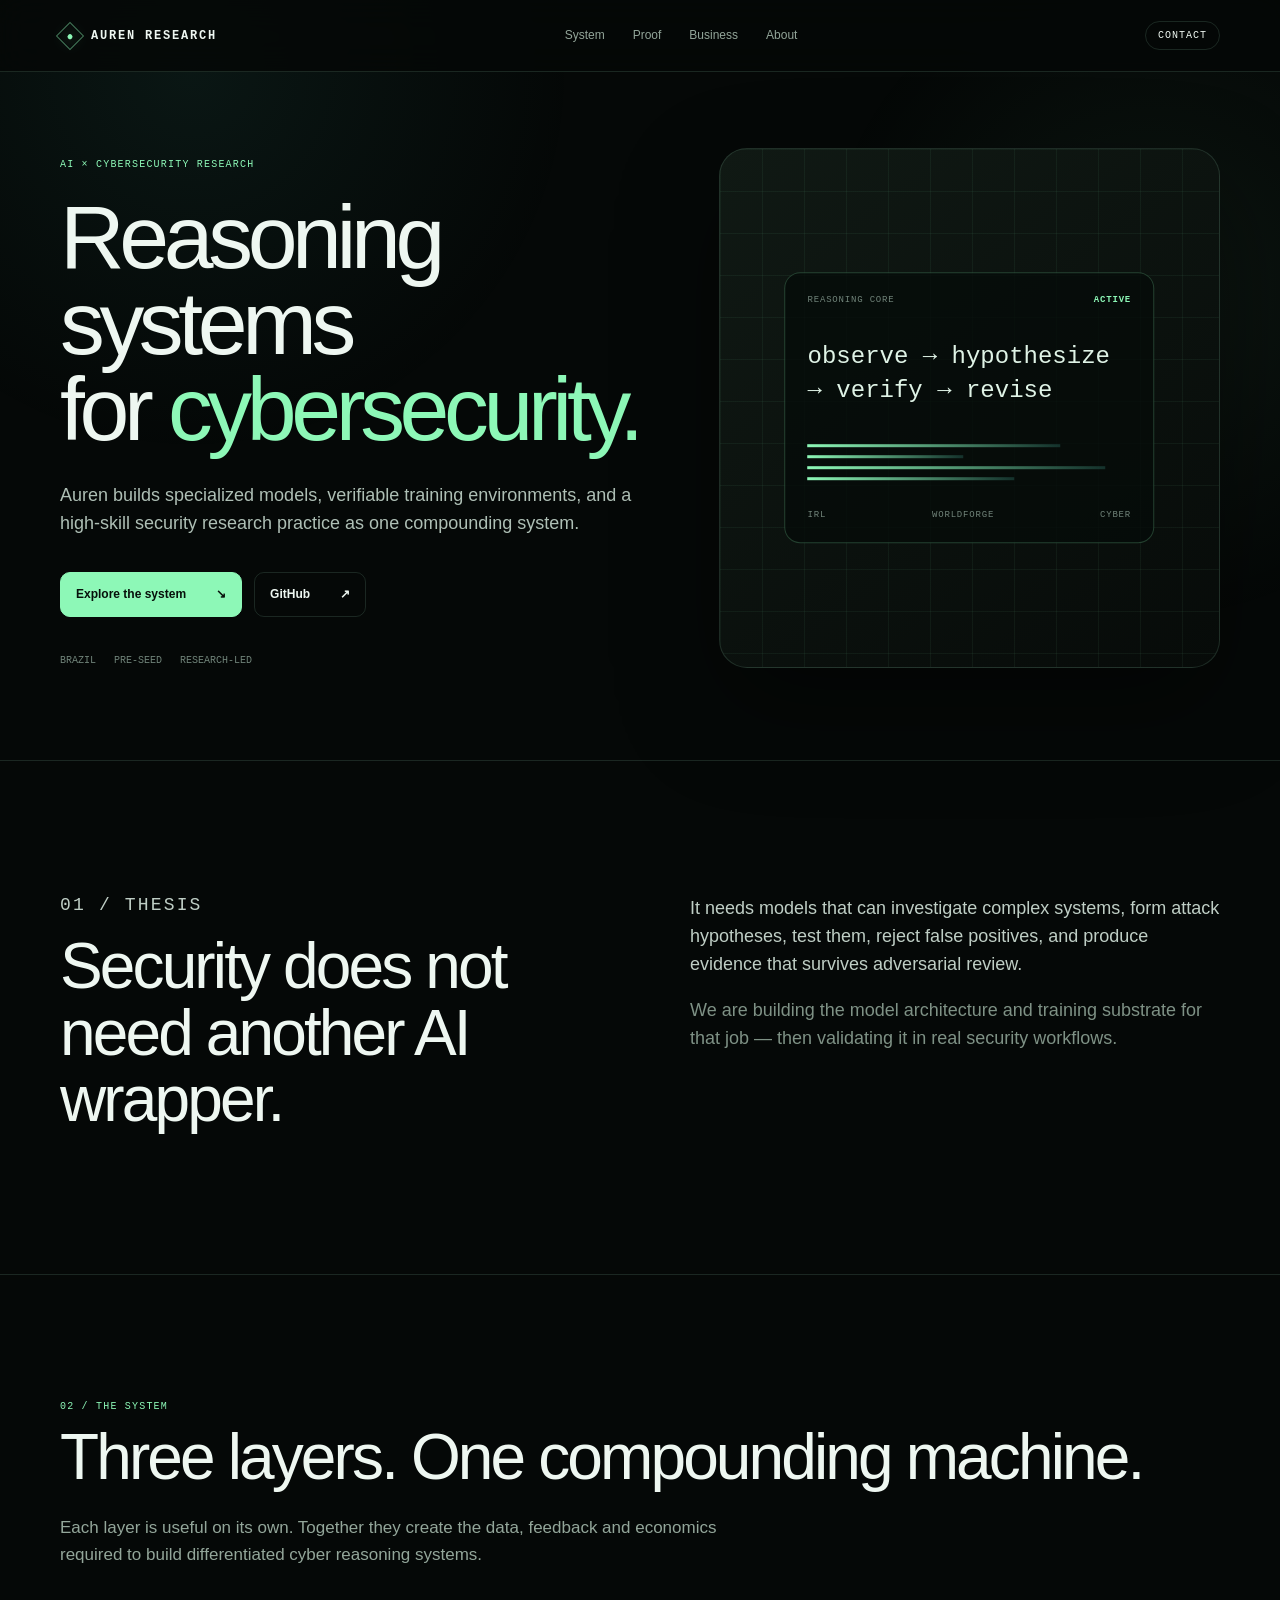
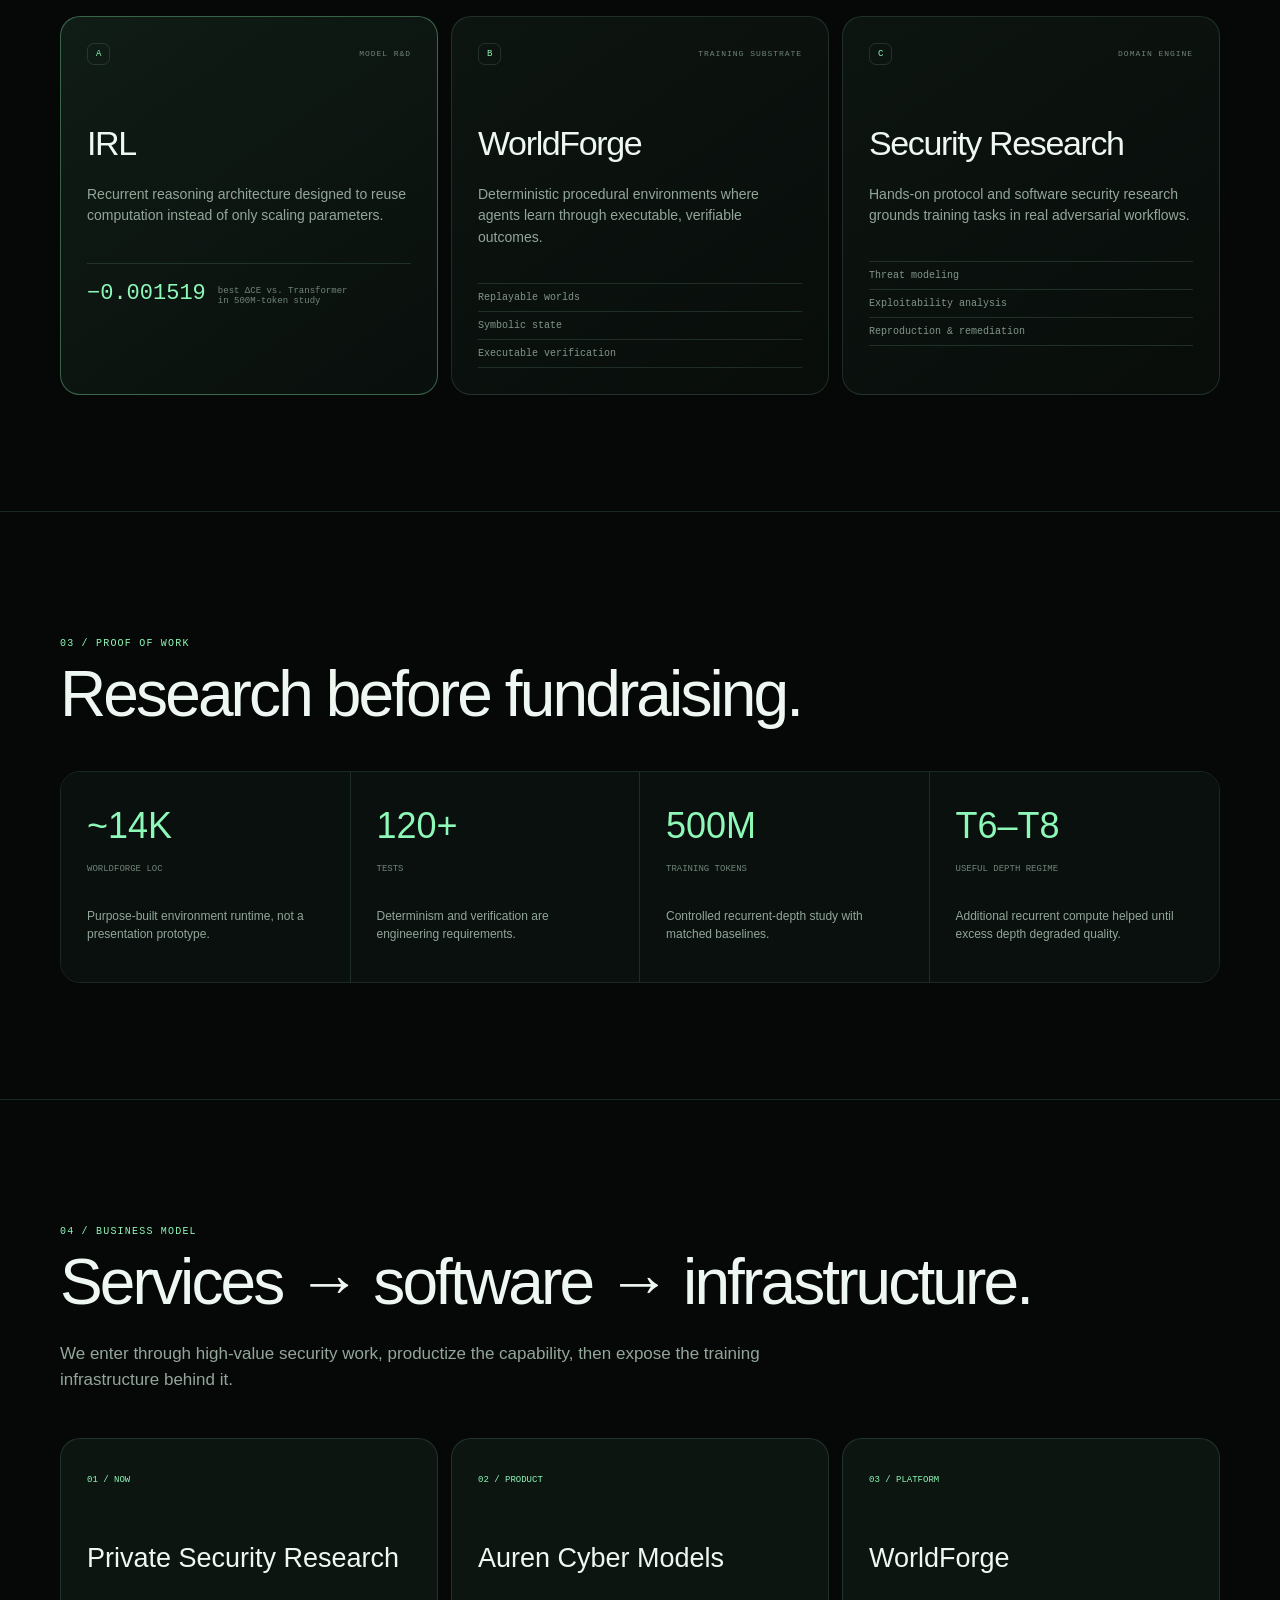
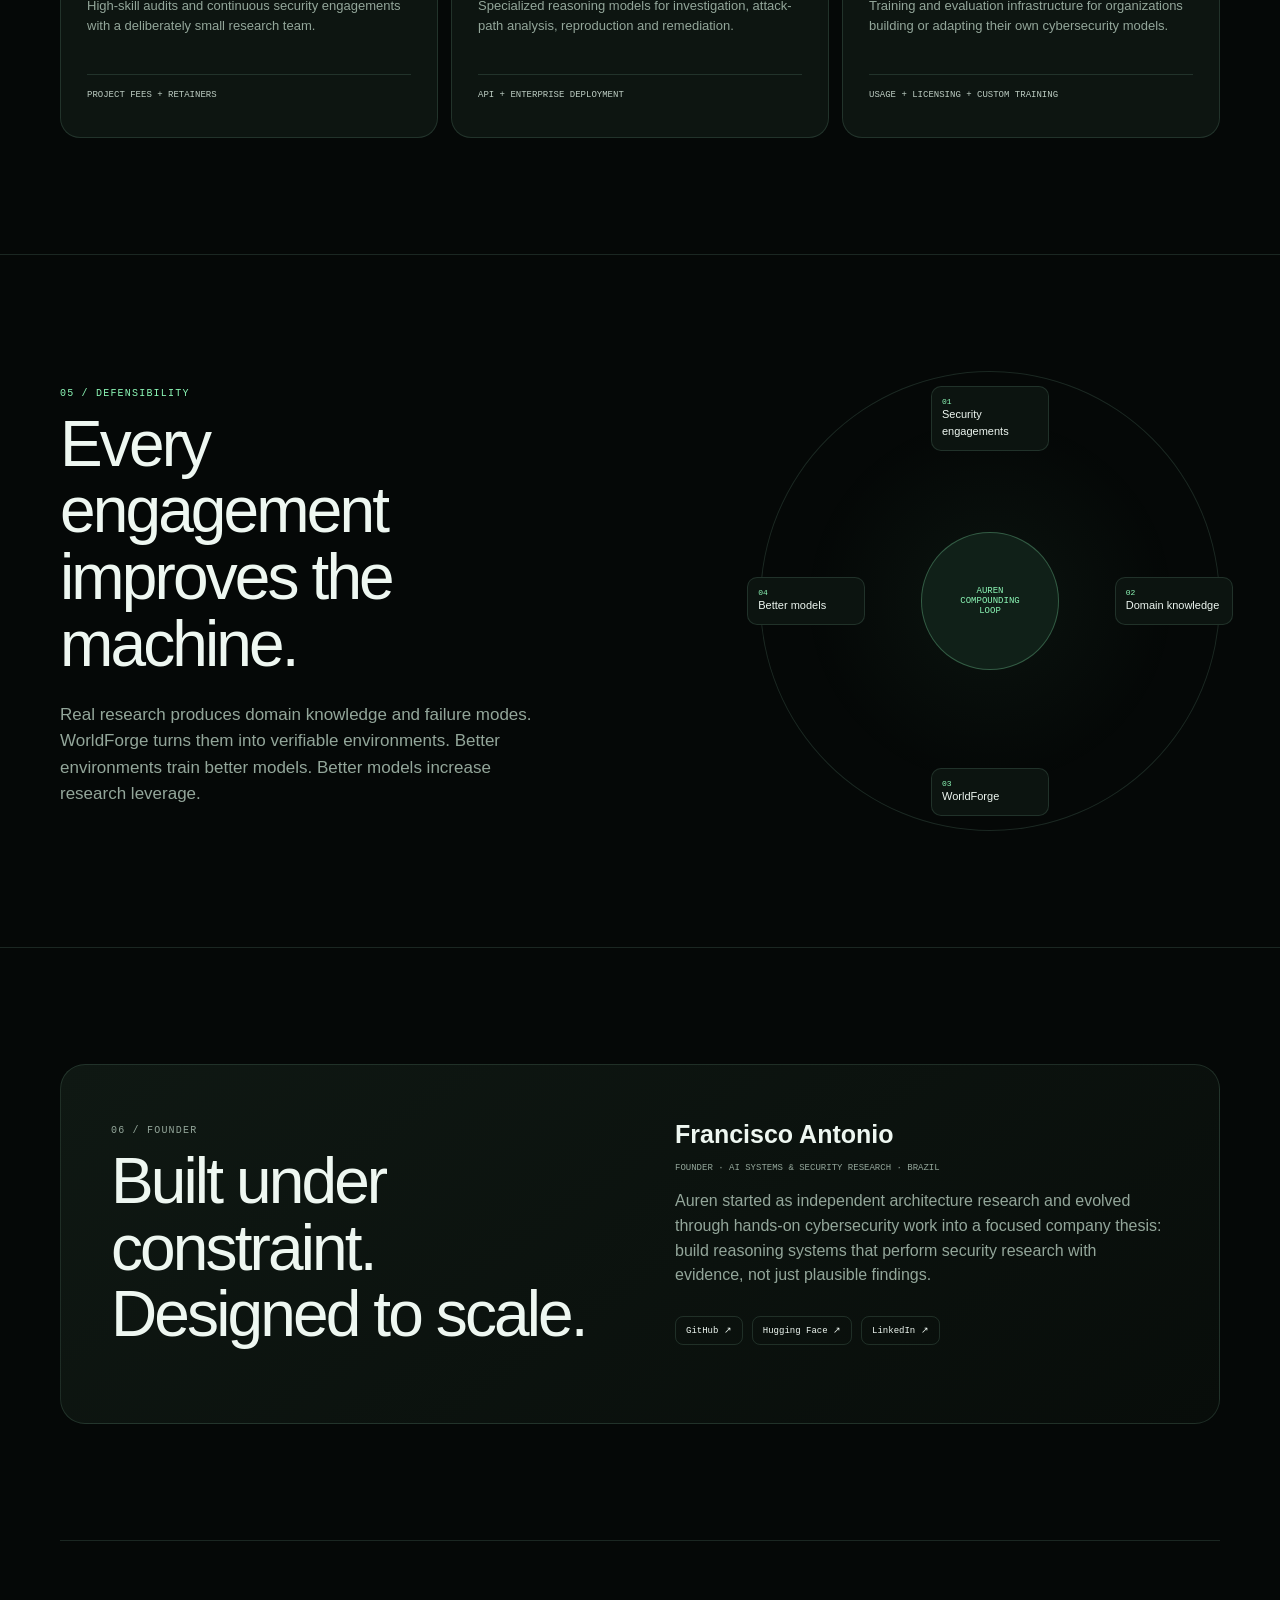
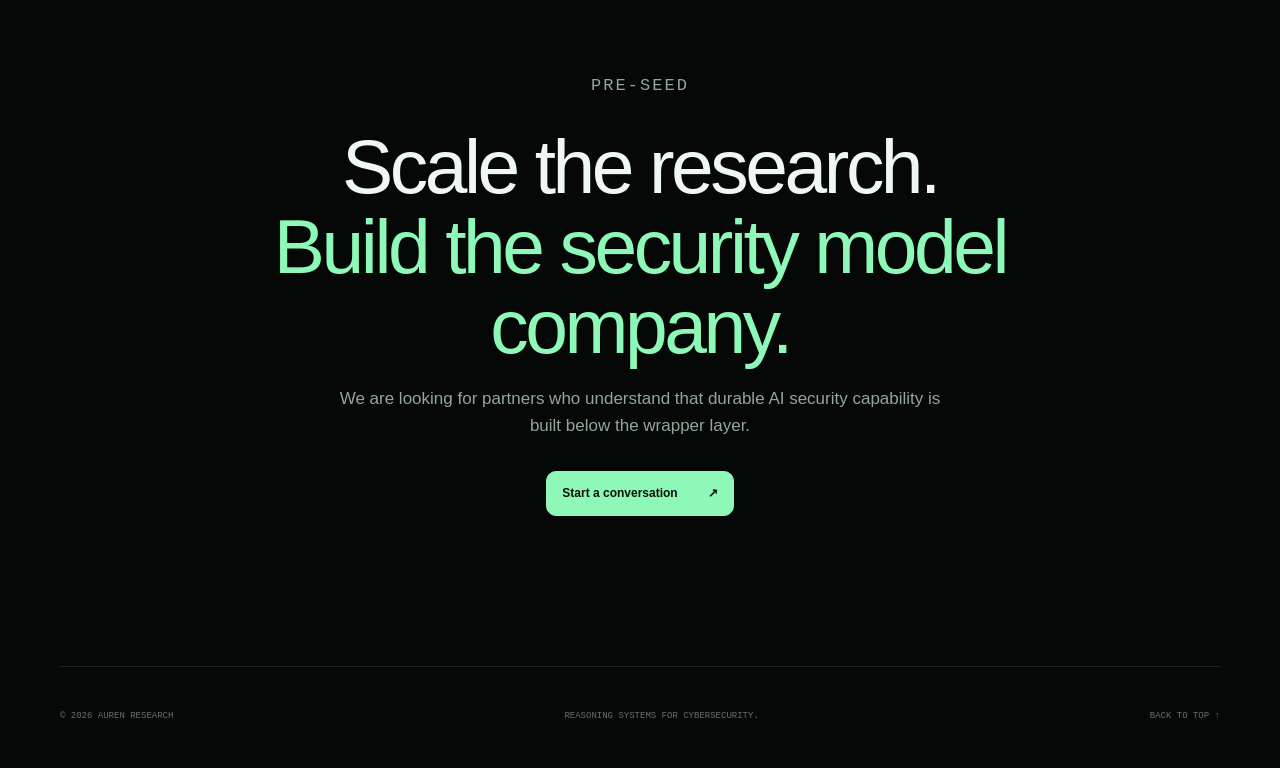
==== commit 6788300f: "Redesign Auren Research around AI cybersecurity thesis" ====
--- a/index.html
+++ b/index.html
@@ -1,338 +1,24 @@
-<!DOCTYPE html>
+<!doctype html>
 <html lang="en">
 <head>
-  <meta charset="UTF-8" />
-  <meta name="viewport" content="width=device-width, initial-scale=1.0" />
-  <title>Auren Research — Pitch Deck</title>
-  <meta name="description" content="AI infrastructure for security research. Auren Research pre-seed pitch." />
-  <meta name="theme-color" content="#0a0a0a" />
-  <link rel="preconnect" href="https://fonts.googleapis.com" />
-  <link rel="preconnect" href="https://fonts.gstatic.com" crossorigin />
-  <link href="https://fonts.googleapis.com/css2?family=Fraunces:opsz,wght@9..144,400;9..144,500;9..144,600&family=Inter:wght@400;500;600&family=JetBrains+Mono:wght@400;500;600&display=swap" rel="stylesheet" />
-  <link rel="stylesheet" href="style.css" />
+<meta charset="utf-8"><meta name="viewport" content="width=device-width,initial-scale=1">
+<title>Auren Research — Reasoning Systems for Cybersecurity</title>
+<meta name="description" content="Auren Research builds specialized reasoning models and verifiable training infrastructure for cybersecurity.">
+<meta name="theme-color" content="#050807">
+<style>
+:root{--bg:#050807;--p:#0d1511;--p2:#101b16;--t:#eef7f1;--m:#93a69a;--a:#8df8b7;--c:#54dbc7;--l:rgba(180,255,214,.13);--w:min(1160px,calc(100vw - 42px))}*{box-sizing:border-box}html{scroll-behavior:smooth}body{margin:0;background:var(--bg);color:var(--t);font-family:Inter,ui-sans-serif,-apple-system,BlinkMacSystemFont,"Segoe UI",sans-serif;line-height:1.55}a{color:inherit;text-decoration:none}em{font-style:normal;color:var(--a)}body:before{content:"";position:fixed;inset:0;z-index:-2;background:radial-gradient(circle at 15% 8%,rgba(84,219,199,.07),transparent 28%),radial-gradient(circle at 90% 32%,rgba(141,248,183,.06),transparent 26%)}.shell{width:var(--w);margin:auto}.nav{height:72px;position:fixed;inset:0 0 auto;z-index:20;display:flex;align-items:center;justify-content:space-between;padding:0 max(21px,calc((100vw - 1160px)/2));background:rgba(5,8,7,.84);backdrop-filter:blur(16px);border-bottom:1px solid var(--l)}.brand{font:700 12px monospace;letter-spacing:.15em;display:flex;gap:11px;align-items:center}.mark{width:20px;height:20px;border:1px solid rgba(141,248,183,.45);transform:rotate(45deg);display:grid;place-items:center}.mark:after{content:"";width:5px;height:5px;background:var(--a);border-radius:50%;box-shadow:0 0 16px var(--a)}.links{display:flex;gap:28px;font-size:12px;color:var(--m)}.links a:hover{color:var(--t)}.contact{font:10px monospace;letter-spacing:.1em;text-transform:uppercase;border:1px solid var(--l);border-radius:99px;padding:8px 12px}.hero{min-height:760px;padding:145px 0 90px;display:grid;grid-template-columns:1.08fr .92fr;gap:70px;align-items:center}.k,.idx,.tag{font:10px monospace;letter-spacing:.12em;text-transform:uppercase;color:var(--a)}.hero h1{font-size:clamp(58px,7vw,93px);line-height:.96;letter-spacing:-.06em;font-weight:500;margin:24px 0 30px}.lede{font-size:18px;color:#aebfb5;max-width:640px}.actions{display:flex;gap:12px;margin-top:34px}.btn{display:inline-flex;gap:30px;align-items:center;padding:12px 15px;border-radius:10px;font-size:12px;font-weight:600;border:1px solid var(--l)}.btn.primary{background:var(--a);color:#07100b;border-color:var(--a)}.meta{display:flex;gap:18px;margin-top:38px;color:#71847a;font:10px monospace;text-transform:uppercase}.visual{height:520px;border:1px solid var(--l);border-radius:28px;position:relative;overflow:hidden;background:linear-gradient(145deg,#101914,#070b09);box-shadow:0 40px 100px rgba(0,0,0,.4)}.grid{position:absolute;inset:0;background-image:linear-gradient(rgba(141,248,183,.055) 1px,transparent 1px),linear-gradient(90deg,rgba(141,248,183,.055) 1px,transparent 1px);background-size:42px 42px}.core{position:absolute;left:50%;top:50%;transform:translate(-50%,-50%);width:74%;padding:22px;border:1px solid rgba(141,248,183,.22);border-radius:16px;background:rgba(6,12,9,.8)}.coretop,.corefoot{display:flex;justify-content:space-between;font:9px monospace;letter-spacing:.09em;color:#71847a}.coretop b{color:var(--a)}.coremain{font:500 24px/1.45 monospace;margin:35px 0;color:#dff3e6}.trace{display:grid;gap:8px;margin-bottom:30px}.trace i{display:block;height:3px;background:linear-gradient(90deg,var(--a),rgba(84,219,199,.18));width:var(--x)}section.block{padding:116px 0;border-top:1px solid var(--l)}h2{font-size:clamp(38px,5vw,64px);line-height:1.04;letter-spacing:-.045em;font-weight:500;margin:12px 0 25px}.intro{max-width:700px;color:var(--m);font-size:17px}.thesis{display:grid;grid-template-columns:1fr 1fr;gap:100px}.thesis p{font-size:18px;color:#bfcec5}.cards{display:grid;grid-template-columns:repeat(3,1fr);gap:13px;margin-top:48px}.card{min-height:350px;border:1px solid var(--l);border-radius:20px;padding:26px;background:linear-gradient(145deg,var(--p),#080d0a)}.card:first-child{border-color:rgba(141,248,183,.35);background:linear-gradient(145deg,#101c16,#090f0c)}.cardhead{display:flex;justify-content:space-between;align-items:center}.n{font:9px monospace;color:var(--a);border:1px solid var(--l);border-radius:7px;padding:5px 8px}.tag{font-size:8px;color:#71847a}.card h3{font-size:34px;font-weight:500;letter-spacing:-.04em;margin:52px 0 14px}.card p{color:var(--m);font-size:14px}.card ul{list-style:none;margin:34px 0 0;padding:0;border-top:1px solid var(--l)}.card li{padding:8px 0;border-bottom:1px solid var(--l);font:10px monospace;color:#82968a}.metric{margin-top:36px;padding-top:17px;border-top:1px solid var(--l);display:flex;align-items:end;gap:12px}.metric strong{font:22px monospace;color:var(--a)}.metric span{font:9px monospace;color:#71847a}.proof{display:grid;grid-template-columns:repeat(4,1fr);border:1px solid var(--l);border-radius:20px;overflow:hidden;margin-top:44px}.proof div{padding:26px;min-height:180px;border-right:1px solid var(--l);background:#09100d}.proof div:last-child{border:0}.proof strong{display:block;font-size:36px;font-weight:500;color:var(--a)}.proof span{font:9px monospace;color:#71847a;text-transform:uppercase}.proof p{font-size:12px;color:var(--m);margin-top:28px}.revenue{display:grid;grid-template-columns:repeat(3,1fr);gap:13px;margin-top:45px}.rev{border:1px solid var(--l);border-radius:20px;padding:26px;min-height:300px;background:var(--p)}.rev b{font:9px monospace;color:var(--a)}.rev h3{font-size:27px;font-weight:500;margin:48px 0 16px}.rev p{font-size:13px;color:var(--m)}.rev strong{display:block;margin-top:38px;padding-top:15px;border-top:1px solid var(--l);font:9px monospace;text-transform:uppercase;color:#bdcdc3}.fly{display:grid;grid-template-columns:.9fr 1.1fr;gap:80px;align-items:center}.loop{height:460px;max-width:460px;width:100%;justify-self:end;border:1px solid var(--l);border-radius:50%;position:relative;background:radial-gradient(circle,rgba(141,248,183,.05),transparent 58%)}.center{position:absolute;inset:35%;border:1px solid rgba(141,248,183,.28);background:#102018;border-radius:50%;display:grid;place-items:center;text-align:center;font:9px monospace;color:var(--a)}.node{position:absolute;width:118px;padding:10px;border-radius:10px;border:1px solid var(--l);background:#0c1410;font-size:11px}.node b{display:block;font:8px monospace;color:var(--a)}.a{left:50%;top:3%;transform:translateX(-50%)}.b{right:-3%;top:50%;transform:translateY(-50%)}.c{left:50%;bottom:3%;transform:translateX(-50%)}.d{left:-3%;top:50%;transform:translateY(-50%)}.founder{display:grid;grid-template-columns:1fr 1fr;gap:70px;padding:50px;border:1px solid var(--l);border-radius:25px;background:linear-gradient(145deg,#0f1813,#080d0a)}.founder h3{font-size:25px;margin:0}.role{font:9px monospace;color:var(--a);text-transform:uppercase}.founder p{color:var(--m)}.social{display:flex;gap:9px;flex-wrap:wrap;margin-top:28px}.social a{font:9px monospace;padding:8px 10px;border:1px solid var(--l);border-radius:8px}.closing{text-align:center;padding:135px 0 150px;border-top:1px solid var(--l)}.closing h2{font-size:clamp(48px,6vw,80px);max-width:1000px;margin:20px auto}.closing p{max-width:610px;margin:0 auto 32px;color:var(--m);font-size:17px}.footer{height:100px;border-top:1px solid var(--l);display:flex;align-items:center;justify-content:space-between;font:9px monospace;color:#607469;text-transform:uppercase}@media(max-width:860px){:root{--w:min(100% - 30px,720px)}.links{display:none}.hero,.thesis,.fly,.founder{grid-template-columns:1fr}.hero{padding-top:120px;gap:35px}.visual{height:420px}.cards,.revenue{grid-template-columns:1fr}.proof{grid-template-columns:1fr 1fr}.proof div:nth-child(2){border-right:0}.loop{justify-self:center}.founder{padding:30px}section.block{padding:85px 0}}@media(max-width:520px){.hero h1{font-size:52px}.actions{flex-direction:column}.proof{grid-template-columns:1fr}.proof div{border-right:0;border-bottom:1px solid var(--l)}.visual{height:350px}.core{width:86%}.coremain{font-size:18px}.loop{height:340px}.node{width:88px;font-size:9px}.footer{height:auto;padding:25px 0;gap:12px;flex-direction:column;align-items:flex-start}}
+</style>
 </head>
 <body>
-  <div id="deck" class="deck" aria-live="polite">
-
-    <!-- 0 · TITLE -->
-    <section class="slide slide--title is-active" data-slide="0" aria-label="Title">
-      <div class="slide__bg slide__bg--hero" style="--hero: url('assets/hero-title.jpg')"></div>
-      <div class="slide__veil slide__veil--strong"></div>
-      <div class="slide__content slide__content--center">
-        <p class="eyebrow reveal" data-d="0">AUREN RESEARCH · PRE-SEED</p>
-        <h1 class="display display--xl reveal" data-d="1">Auren Research</h1>
-        <p class="tagline reveal" data-d="2">AI infrastructure for security research.</p>
-        <div class="founder-line reveal" data-d="3">
-          <span class="mono-soft">Francisco Antonio</span>
-          <span class="dot-sep" aria-hidden="true">·</span>
-          <span class="mono-soft">18 · self-taught · Brazil</span>
-        </div>
-      </div>
-    </section>
-
-    <!-- 1 · PROBLEM -->
-    <section class="slide slide--split" data-slide="1" aria-label="The Problem">
-      <div class="slide__bg slide__bg--hero slide__bg--right" style="--hero: url('assets/hero-problem.jpg')"></div>
-      <div class="slide__veil slide__veil--left-heavy"></div>
-      <div class="glyph-field" aria-hidden="true" data-glyphs></div>
-      <div class="slide__content slide__content--left">
-        <p class="eyebrow reveal" data-d="0">001 — THE PROBLEM</p>
-        <h2 class="display reveal" data-d="1">Security research needs AI that reasons openly about exploits.</h2>
-        <p class="body reveal" data-d="2">
-          Researchers need models that can reason about malware, attack chains, and exploit analysis for authorized work.
-          General-purpose models refuse or over-filter this exact content — even when the engagement is fully legitimate.
-        </p>
-      </div>
-    </section>
-
-    <!-- 2 · SOLUTION -->
-    <section class="slide slide--split" data-slide="2" aria-label="The Solution">
-      <div class="slide__bg slide__bg--hero slide__bg--right slide__bg--dim" style="--hero: url('assets/hero-solution.jpg')"></div>
-      <div class="slide__veil slide__veil--left-heavy"></div>
-      <div class="slide__content slide__content--left">
-        <p class="eyebrow reveal" data-d="0">002 — THE SOLUTION</p>
-        <h2 class="display reveal" data-d="1">Security-specialized models, delivered where researchers already work.</h2>
-        <p class="body reveal" data-d="2">
-          Auren trains security-specialized language models on data from <strong>Argus</strong>, our proprietary pipeline —
-          delivered as a subscription API built to plug into the agentic coding tools researchers already use daily.
-        </p>
-        <ul class="feature-list reveal" data-d="3">
-          <li>
-            <span class="feature-list__label">Claude Code</span>
-            <span class="feature-list__text">custom model backend via config</span>
-          </li>
-          <li>
-            <span class="feature-list__label">Codex CLI</span>
-            <span class="feature-list__text">one-line backend switch</span>
-          </li>
-          <li>
-            <span class="feature-list__label">Adoption</span>
-            <span class="feature-list__text">no new tooling — just a better model</span>
-          </li>
-        </ul>
-      </div>
-    </section>
-
-    <!-- 3 · HOW IT WORKS -->
-    <section class="slide slide--engine" data-slide="3" aria-label="How it works — Argus">
-      <div class="slide__bg slide__bg--hero slide__bg--wash" style="--hero: url('assets/hero-engine.jpg')"></div>
-      <div class="slide__veil slide__veil--mid"></div>
-      <div class="slide__content">
-        <p class="eyebrow reveal" data-d="0">003 — THE ENGINE</p>
-        <h2 class="display reveal" data-d="1">Argus: the data engine behind the models.</h2>
-        <div class="pipeline reveal" data-d="2">
-          <article class="pipeline__step">
-            <span class="pipeline__num">01</span>
-            <h3 class="pipeline__title">Mine</h3>
-            <p class="pipeline__body">Real CVE-fixing commits from production codebases.</p>
-          </article>
-          <article class="pipeline__step">
-            <span class="pipeline__num">02</span>
-            <h3 class="pipeline__title">Investigate</h3>
-            <p class="pipeline__body">An AI agent independently probes the vulnerable code — before the fix existed.</p>
-          </article>
-          <article class="pipeline__step">
-            <span class="pipeline__num">03</span>
-            <h3 class="pipeline__title">Inject</h3>
-            <p class="pipeline__body">Synthetic red-team bugs as negative controls, stress-testing judgment.</p>
-          </article>
-          <article class="pipeline__step">
-            <span class="pipeline__num">04</span>
-            <h3 class="pipeline__title">Grade</h3>
-            <p class="pipeline__body">Multi-signal trust: deterministic checks, evidence-faithfulness, investigative depth.</p>
-          </article>
-        </div>
-        <p class="body body--muted reveal" data-d="3">
-          Only trajectories that clear the trust system become training data.
-        </p>
-      </div>
-    </section>
-
-    <!-- 4 · PROOF PART ONE — MoC -->
-    <section class="slide slide--proof" data-slide="4" aria-label="Proof — MoC architecture">
-      <div class="slide__bg slide__bg--hero slide__bg--wash" style="--hero: url('assets/hero-moc.jpg')"></div>
-      <div class="slide__veil slide__veil--mid"></div>
-      <div class="glyph-field glyph-field--sparse" aria-hidden="true" data-glyphs></div>
-      <div class="slide__content slide__content--proof">
-        <div class="proof-copy">
-          <p class="eyebrow reveal" data-d="0">004 — PROOF, PART ONE</p>
-          <h2 class="display reveal" data-d="1">Mixture-of-Collaboration beats matched MoE.</h2>
-          <p class="body reveal" data-d="2">
-            I designed and trained <strong>MoC</strong> — a sparse Transformer where routed experts collaborate through a learned mediator.
-            In a matched <strong>498.8M-parameter</strong> comparison on <strong>9.83B tokens</strong> (single AMD MI300X), MoC beat an identical MoE baseline
-            on validation perplexity: <strong>20.70 → 20.40</strong>, with better expert load balance and zero dead experts.
-          </p>
-          <p class="mono-soft reveal" data-d="3">Built on ~$200 of compute.</p>
-        </div>
-        <aside class="proof-card reveal" data-d="2" data-chart="moc">
-          <header class="proof-card__head">
-            <span class="proof-card__label">VAL PERPLEXITY</span>
-            <span class="proof-card__hint">lower is better</span>
-          </header>
-          <div class="chart" role="img" aria-label="Validation perplexity: MoE 20.70, MoC 20.40">
-            <div class="chart__row">
-              <span class="chart__name">MoE baseline</span>
-              <div class="chart__track">
-                <div class="chart__bar chart__bar--muted" data-value="20.70" data-max="21.5" data-min="19.5"></div>
-              </div>
-              <span class="chart__val" data-count="20.70" data-decimals="2">0.00</span>
-            </div>
-            <div class="chart__row">
-              <span class="chart__name chart__name--accent">MoC (ours)</span>
-              <div class="chart__track">
-                <div class="chart__bar chart__bar--accent" data-value="20.40" data-max="21.5" data-min="19.5"></div>
-              </div>
-              <span class="chart__val chart__val--accent" data-count="20.40" data-decimals="2">0.00</span>
-            </div>
-          </div>
-          <footer class="proof-card__foot">
-            <span>498.8M params · 9.83B tokens · MI300X</span>
-          </footer>
-        </aside>
-      </div>
-    </section>
-
-    <!-- 5 · PROOF PART TWO — Lunaris Guard -->
-    <section class="slide slide--proof" data-slide="5" aria-label="Proof — Lunaris Guard">
-      <div class="slide__bg slide__bg--hero slide__bg--wash slide__bg--center" style="--hero: url('assets/hero-lunaris.jpg')"></div>
-      <div class="slide__veil slide__veil--mid"></div>
-      <div class="glyph-field glyph-field--sparse" aria-hidden="true" data-glyphs></div>
-      <div class="slide__content slide__content--proof">
-        <div class="proof-copy">
-          <p class="eyebrow reveal" data-d="0">005 — PROOF, PART TWO</p>
-          <h2 class="display reveal" data-d="1">Lunaris Guard v3 leads production-style guardrail eval.</h2>
-          <p class="body reveal" data-d="2">
-            <strong>Lunaris Guard</strong>, our open-source multilingual security classifier, is on its third public version
-            (v3, ~307M params). In a production-style prompt-injection reliability probe, it benchmarks ahead of named
-            commercial guardrail products on <strong>F1 (0.833)</strong> and <strong>AUROC (0.888)</strong>.
-          </p>
-          <p class="mono-soft reveal" data-d="3">Open-source · MIT · auren-research/lunaris-guardv3</p>
-        </div>
-        <aside class="proof-card reveal" data-d="2" data-chart="lunaris">
-          <header class="proof-card__head">
-            <span class="proof-card__label">INJECTION F1</span>
-            <span class="proof-card__hint">higher is better</span>
-          </header>
-          <div class="chart chart--multi" role="img" aria-label="Injection F1: Lunaris 0.833, competitors lower">
-            <div class="chart__row">
-              <span class="chart__name chart__name--accent">Lunaris v3</span>
-              <div class="chart__track">
-                <div class="chart__bar chart__bar--accent" data-value="0.833" data-max="1" data-min="0"></div>
-              </div>
-              <span class="chart__val chart__val--accent" data-count="0.833" data-decimals="3">0.000</span>
-            </div>
-            <div class="chart__row">
-              <span class="chart__name">Wolf Defender</span>
-              <div class="chart__track">
-                <div class="chart__bar chart__bar--muted" data-value="0.770" data-max="1" data-min="0"></div>
-              </div>
-              <span class="chart__val" data-count="0.770" data-decimals="3">0.000</span>
-            </div>
-            <div class="chart__row">
-              <span class="chart__name">Rogue Sentinel</span>
-              <div class="chart__track">
-                <div class="chart__bar chart__bar--muted" data-value="0.752" data-max="1" data-min="0"></div>
-              </div>
-              <span class="chart__val" data-count="0.752" data-decimals="3">0.000</span>
-            </div>
-            <div class="chart__row">
-              <span class="chart__name">Qualifire</span>
-              <div class="chart__track">
-                <div class="chart__bar chart__bar--muted" data-value="0.735" data-max="1" data-min="0"></div>
-              </div>
-              <span class="chart__val" data-count="0.735" data-decimals="3">0.000</span>
-            </div>
-          </div>
-          <footer class="proof-card__foot">
-            <span>AUROC 0.888 · production-style 100-example probe</span>
-          </footer>
-        </aside>
-      </div>
-    </section>
-
-    <!-- 6 · BUSINESS MODEL -->
-    <section class="slide slide--split" data-slide="6" aria-label="Business model">
-      <div class="slide__bg slide__bg--hero slide__bg--right slide__bg--dim" style="--hero: url('assets/hero-business.jpg')"></div>
-      <div class="slide__veil slide__veil--left-heavy"></div>
-      <div class="slide__content slide__content--left slide__content--wide-left">
-        <p class="eyebrow reveal" data-d="0">006 — HOW WE MAKE MONEY</p>
-        <h2 class="display reveal" data-d="1">Subscription API. Community-led distribution.</h2>
-        <div class="pricing reveal" data-d="2">
-          <article class="pricing__card">
-            <span class="pricing__tier">INDIVIDUAL</span>
-            <div class="pricing__price">
-              <span class="pricing__currency">$</span><span class="pricing__amount">99</span><span class="pricing__period">/mo</span>
-            </div>
-            <p class="pricing__desc">Solo researchers and bug bounty hunters</p>
-          </article>
-          <article class="pricing__card pricing__card--accent">
-            <span class="pricing__tier">TEAM</span>
-            <div class="pricing__price">
-              <span class="pricing__currency">$</span><span class="pricing__amount">399</span><span class="pricing__period">/mo</span>
-            </div>
-            <p class="pricing__desc">Small teams · 5 seats</p>
-          </article>
-        </div>
-        <div class="dist-row reveal" data-d="3">
-          <div class="dist-item">
-            <span class="dist-item__label">Open weights</span>
-            <span class="dist-item__text">Adoption and credibility flywheel</span>
-          </div>
-          <div class="dist-item">
-            <span class="dist-item__label">Community</span>
-            <span class="dist-item__text">HackerOne · Immunefi · Cantina</span>
-          </div>
-          <div class="dist-item">
-            <span class="dist-item__label">Track record</span>
-            <span class="dist-item__text">Founder already active in bug-bounty</span>
-          </div>
-        </div>
-      </div>
-    </section>
-
-    <!-- 7 · TEAM -->
-    <section class="slide slide--split" data-slide="7" aria-label="Team">
-      <div class="slide__bg slide__bg--hero slide__bg--right slide__bg--dim" style="--hero: url('assets/hero-team.jpg')"></div>
-      <div class="slide__veil slide__veil--left-heavy"></div>
-      <div class="slide__content slide__content--left slide__content--wide-left">
-        <p class="eyebrow reveal" data-d="0">007 — WHO WE ARE</p>
-        <h2 class="display reveal" data-d="1">A small technical team shipping real systems.</h2>
-        <div class="team reveal" data-d="2">
-          <article class="team__card">
-            <div class="team__meta">
-              <span class="team__role">TECHNICAL FOUNDER</span>
-              <h3 class="team__name">Francisco Antonio</h3>
-            </div>
-            <p class="team__bio">
-              Self-taught. Designs and trains all models and architectures.
-              Funds this through real security bug-bounty work.
-            </p>
-          </article>
-          <article class="team__card">
-            <div class="team__meta">
-              <span class="team__role">CO-FOUNDER</span>
-              <h3 class="team__name">Davi</h3>
-            </div>
-            <p class="team__bio">
-              Communication and operations. Keeps the company moving while models ship.
-            </p>
-          </article>
-        </div>
-      </div>
-    </section>
-
-    <!-- 8 · THE ASK -->
-    <section class="slide slide--split" data-slide="8" aria-label="The Ask">
-      <div class="slide__bg slide__bg--hero slide__bg--right slide__bg--dim" style="--hero: url('assets/hero-ask.jpg')"></div>
-      <div class="slide__veil slide__veil--left-heavy"></div>
-      <div class="slide__content slide__content--left">
-        <p class="eyebrow reveal" data-d="0">008 — THE ASK</p>
-        <h2 class="display display--lg reveal" data-d="1">Raising pre-seed to ship production infrastructure.</h2>
-        <p class="body reveal" data-d="2">
-          Capital goes to three things: building the production API, scaling Argus,
-          and validating our next-generation architecture — currently blocked purely by lack of compute.
-        </p>
-        <ul class="ask-list reveal" data-d="3">
-          <li><span class="ask-list__num">01</span><span>Production API</span></li>
-          <li><span class="ask-list__num">02</span><span>Scale Argus pipeline</span></li>
-          <li><span class="ask-list__num">03</span><span>Next-gen architecture validation</span></li>
-        </ul>
-      </div>
-    </section>
-
-    <!-- 9 · CLOSING -->
-    <section class="slide slide--title slide--closing" data-slide="9" aria-label="Closing">
-      <div class="slide__bg slide__bg--hero" style="--hero: url('assets/hero-closing.jpg')"></div>
-      <div class="slide__veil slide__veil--strong"></div>
-      <div class="slide__content slide__content--center">
-        <p class="eyebrow reveal" data-d="0">AUREN RESEARCH</p>
-        <h2 class="display display--xl reveal" data-d="1">Thank you.</h2>
-        <p class="tagline reveal" data-d="2">AI infrastructure for security research.</p>
-        <a class="contact-link reveal" data-d="3" href="https://github.com/Auren-Research/lunaris" target="_blank" rel="noopener noreferrer">
-          github.com/Auren-Research/lunaris
-        </a>
-      </div>
-    </section>
-
-  </div>
-
-  <!-- Chrome -->
-  <nav class="chrome" aria-label="Deck navigation">
-    <button type="button" class="nav-btn" id="btn-prev" aria-label="Previous slide">
-      <svg width="18" height="18" viewBox="0 0 18 18" fill="none" aria-hidden="true"><path d="M11 4L6 9l5 5" stroke="currentColor" stroke-width="1.5" stroke-linecap="round" stroke-linejoin="round"/></svg>
-    </button>
-    <div class="dots" id="dots" role="tablist" aria-label="Slides"></div>
-    <button type="button" class="nav-btn" id="btn-next" aria-label="Next slide">
-      <svg width="18" height="18" viewBox="0 0 18 18" fill="none" aria-hidden="true"><path d="M7 4l5 5-5 5" stroke="currentColor" stroke-width="1.5" stroke-linecap="round" stroke-linejoin="round"/></svg>
-    </button>
-  </nav>
-
-  <div class="progress" aria-hidden="true">
-    <div class="progress__bar" id="progress-bar"></div>
-  </div>
-
-  <div class="slide-counter mono-soft" id="counter" aria-hidden="true">01 / 10</div>
-
-  <script src="script.js"></script>
-</body>
-</html>
+<header class="nav"><a class="brand" href="#top"><span class="mark"></span>AUREN RESEARCH</a><nav class="links"><a href="#system">System</a><a href="#proof">Proof</a><a href="#business">Business</a><a href="#about">About</a></nav><a class="contact" href="mailto:meryyllebr@gmail.com">Contact</a></header>
+<main id="top">
+<section class="hero shell"><div><p class="k">AI × CYBERSECURITY RESEARCH</p><h1>Reasoning systems<br>for <em>cybersecurity.</em></h1><p class="lede">Auren builds specialized models, verifiable training environments, and a high-skill security research practice as one compounding system.</p><div class="actions"><a class="btn primary" href="#system">Explore the system <span>↘</span></a><a class="btn" href="https://github.com/Auren-Research">GitHub <span>↗</span></a></div><div class="meta"><span>Brazil</span><span>Pre-seed</span><span>Research-led</span></div></div><div class="visual"><div class="grid"></div><div class="core"><div class="coretop"><span>REASONING CORE</span><b>ACTIVE</b></div><div class="coremain">observe → hypothesize<br>→ verify → revise</div><div class="trace"><i style="--x:78%"></i><i style="--x:48%"></i><i style="--x:92%"></i><i style="--x:64%"></i></div><div class="corefoot"><span>IRL</span><span>WORLDFORGE</span><span>CYBER</span></div></div></div></section>
+<section class="block"><div class="shell thesis"><div><p class="idx">01 / THESIS</p><h2>Security does not need another AI wrapper.</h2></div><div><p>It needs models that can investigate complex systems, form attack hypotheses, test them, reject false positives, and produce evidence that survives adversarial review.</p><p style="color:#7e9185">We are building the model architecture and training substrate for that job — then validating it in real security workflows.</p></div></div></section>
+<section id="system" class="block"><div class="shell"><p class="idx">02 / THE SYSTEM</p><h2>Three layers. One compounding machine.</h2><p class="intro">Each layer is useful on its own. Together they create the data, feedback and economics required to build differentiated cyber reasoning systems.</p><div class="cards"><article class="card"><div class="cardhead"><span class="n">A</span><span class="tag">MODEL R&D</span></div><h3>IRL</h3><p>Recurrent reasoning architecture designed to reuse computation instead of only scaling parameters.</p><div class="metric"><strong>−0.001519</strong><span>best ΔCE vs. Transformer<br>in 500M-token study</span></div></article><article class="card"><div class="cardhead"><span class="n">B</span><span class="tag">TRAINING SUBSTRATE</span></div><h3>WorldForge</h3><p>Deterministic procedural environments where agents learn through executable, verifiable outcomes.</p><ul><li>Replayable worlds</li><li>Symbolic state</li><li>Executable verification</li></ul></article><article class="card"><div class="cardhead"><span class="n">C</span><span class="tag">DOMAIN ENGINE</span></div><h3>Security Research</h3><p>Hands-on protocol and software security research grounds training tasks in real adversarial workflows.</p><ul><li>Threat modeling</li><li>Exploitability analysis</li><li>Reproduction & remediation</li></ul></article></div></div></section>
+<section id="proof" class="block"><div class="shell"><p class="idx">03 / PROOF OF WORK</p><h2>Research before fundraising.</h2><div class="proof"><div><strong>~14K</strong><span>WorldForge LOC</span><p>Purpose-built environment runtime, not a presentation prototype.</p></div><div><strong>120+</strong><span>tests</span><p>Determinism and verification are engineering requirements.</p></div><div><strong>500M</strong><span>training tokens</span><p>Controlled recurrent-depth study with matched baselines.</p></div><div><strong>T6–T8</strong><span>useful depth regime</span><p>Additional recurrent compute helped until excess depth degraded quality.</p></div></div></div></section>
+<section id="business" class="block"><div class="shell"><p class="idx">04 / BUSINESS MODEL</p><h2>Services → software → infrastructure.</h2><p class="intro">We enter through high-value security work, productize the capability, then expose the training infrastructure behind it.</p><div class="revenue"><article class="rev"><b>01 / NOW</b><h3>Private Security Research</h3><p>High-skill audits and continuous security engagements with a deliberately small research team.</p><strong>Project fees + retainers</strong></article><article class="rev"><b>02 / PRODUCT</b><h3>Auren Cyber Models</h3><p>Specialized reasoning models for investigation, attack-path analysis, reproduction and remediation.</p><strong>API + enterprise deployment</strong></article><article class="rev"><b>03 / PLATFORM</b><h3>WorldForge</h3><p>Training and evaluation infrastructure for organizations building or adapting their own cybersecurity models.</p><strong>Usage + licensing + custom training</strong></article></div></div></section>
+<section class="block"><div class="shell fly"><div><p class="idx">05 / DEFENSIBILITY</p><h2>Every engagement improves the machine.</h2><p class="intro">Real research produces domain knowledge and failure modes. WorldForge turns them into verifiable environments. Better environments train better models. Better models increase research leverage.</p></div><div class="loop"><div class="center">AUREN<br>COMPOUNDING<br>LOOP</div><div class="node a"><b>01</b>Security engagements</div><div class="node b"><b>02</b>Domain knowledge</div><div class="node c"><b>03</b>WorldForge</div><div class="node d"><b>04</b>Better models</div></div></div></section>
+<section id="about" class="block"><div class="shell founder"><div><p class="idx">06 / FOUNDER</p><h2>Built under constraint.<br>Designed to scale.</h2></div><div><h3>Francisco Antonio</h3><p class="role">Founder · AI systems & security research · Brazil</p><p>Auren started as independent architecture research and evolved through hands-on cybersecurity work into a focused company thesis: build reasoning systems that perform security research with evidence, not just plausible findings.</p><div class="social"><a href="https://github.com/MeryylleA">GitHub ↗</a><a href="https://huggingface.co/meryyllebr543">Hugging Face ↗</a><a href="https://www.linkedin.com/in/francisco-antonio-0434aa284/">LinkedIn ↗</a></div></div></div></section>
+<section class="closing shell"><p class="k">PRE-SEED</p><h2>Scale the research.<br><em>Build the security model company.</em></h2><p>We are looking for partners who understand that durable AI security capability is built below the wrapper layer.</p><a class="btn primary" href="mailto:meryyllebr@gmail.com">Start a conversation <span>↗</span></a></section>
+</main><footer class="footer shell"><span>© 2026 Auren Research</span><span>Reasoning systems for cybersecurity.</span><a href="#top">Back to top ↑</a></footer>
+</body></html>
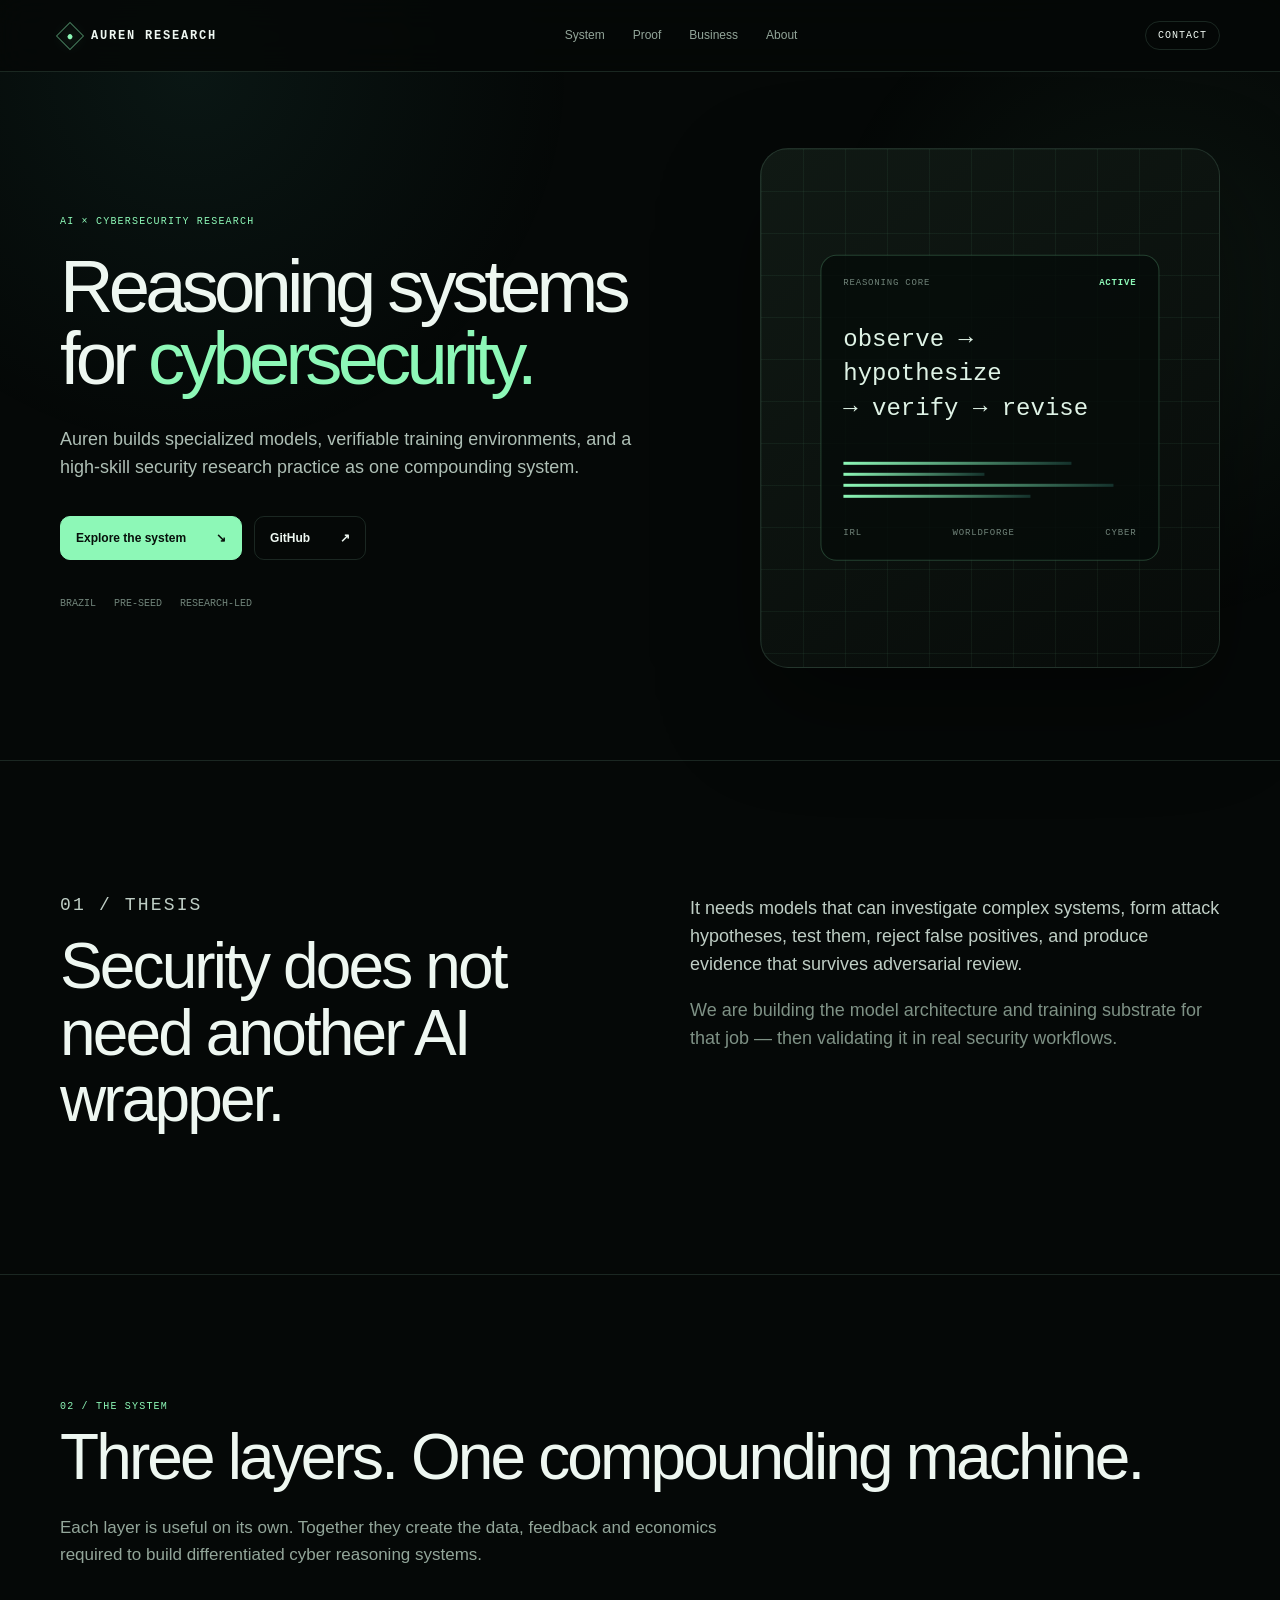
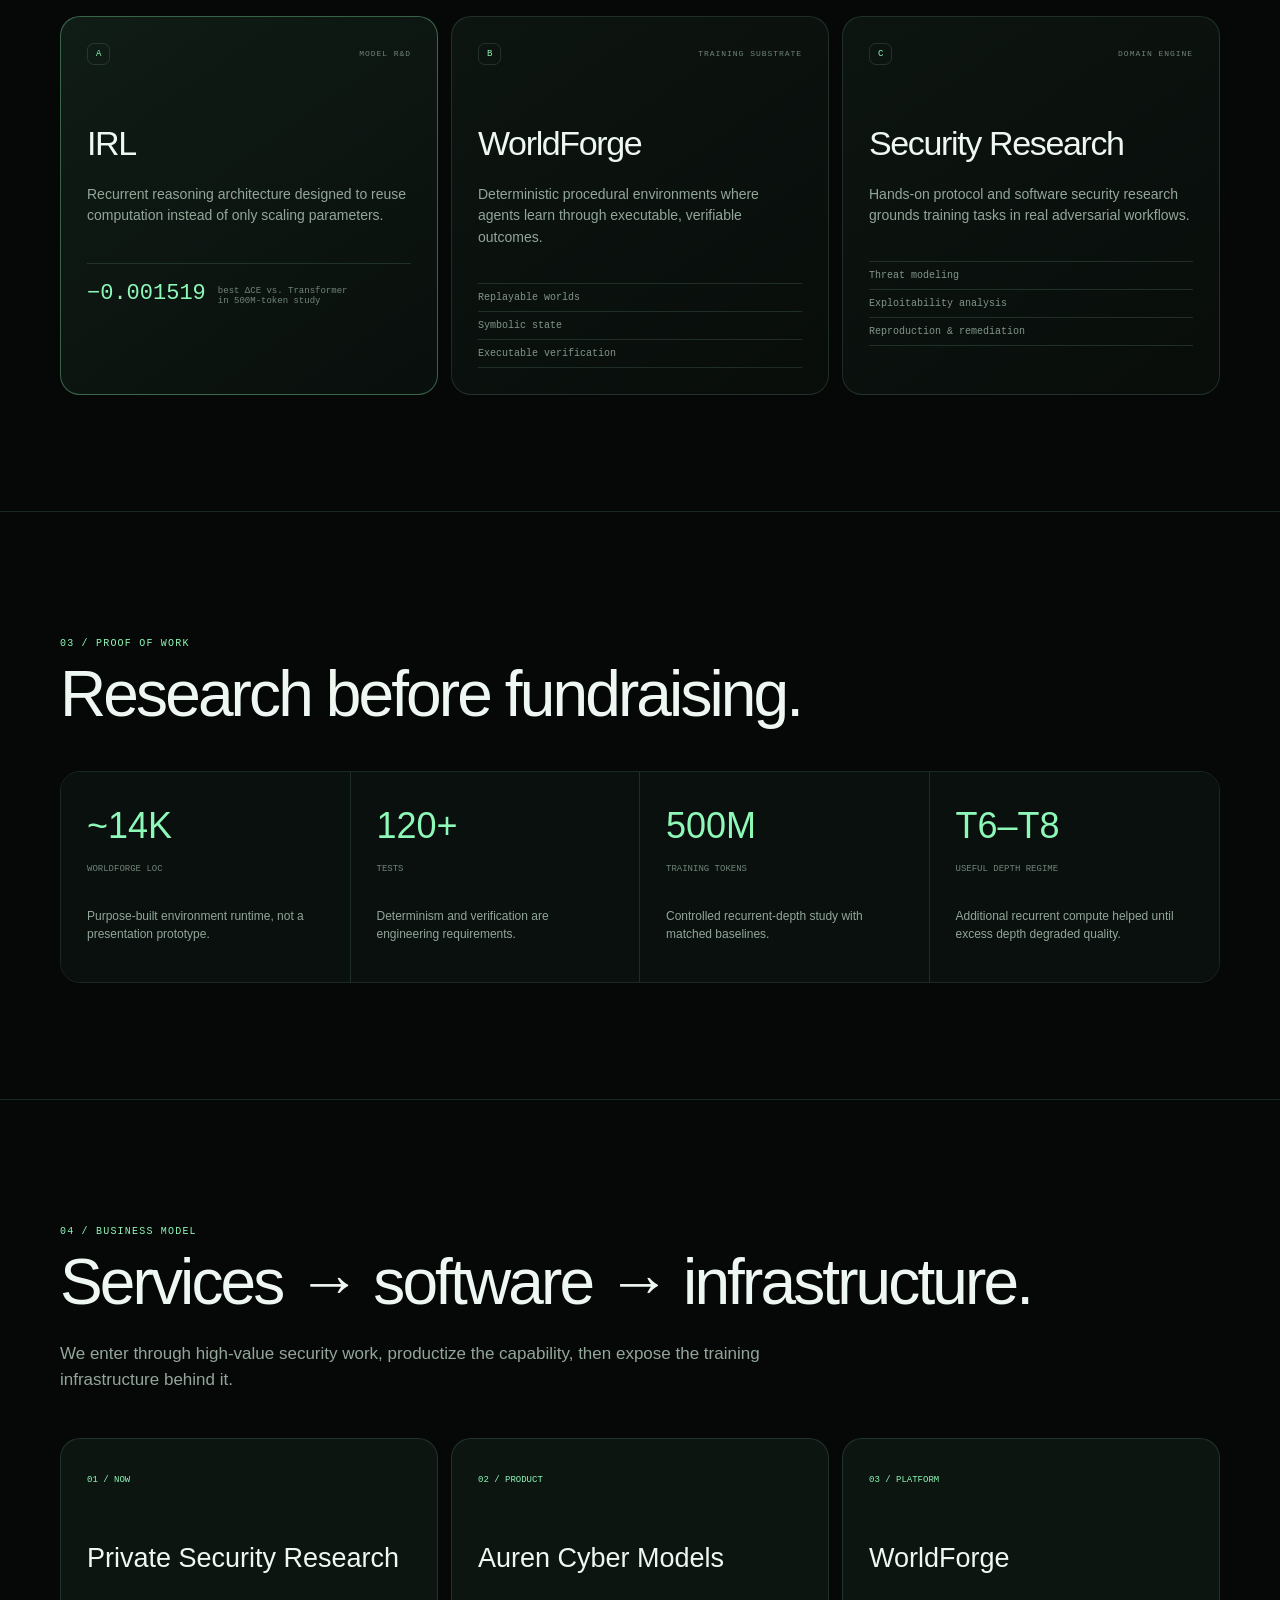
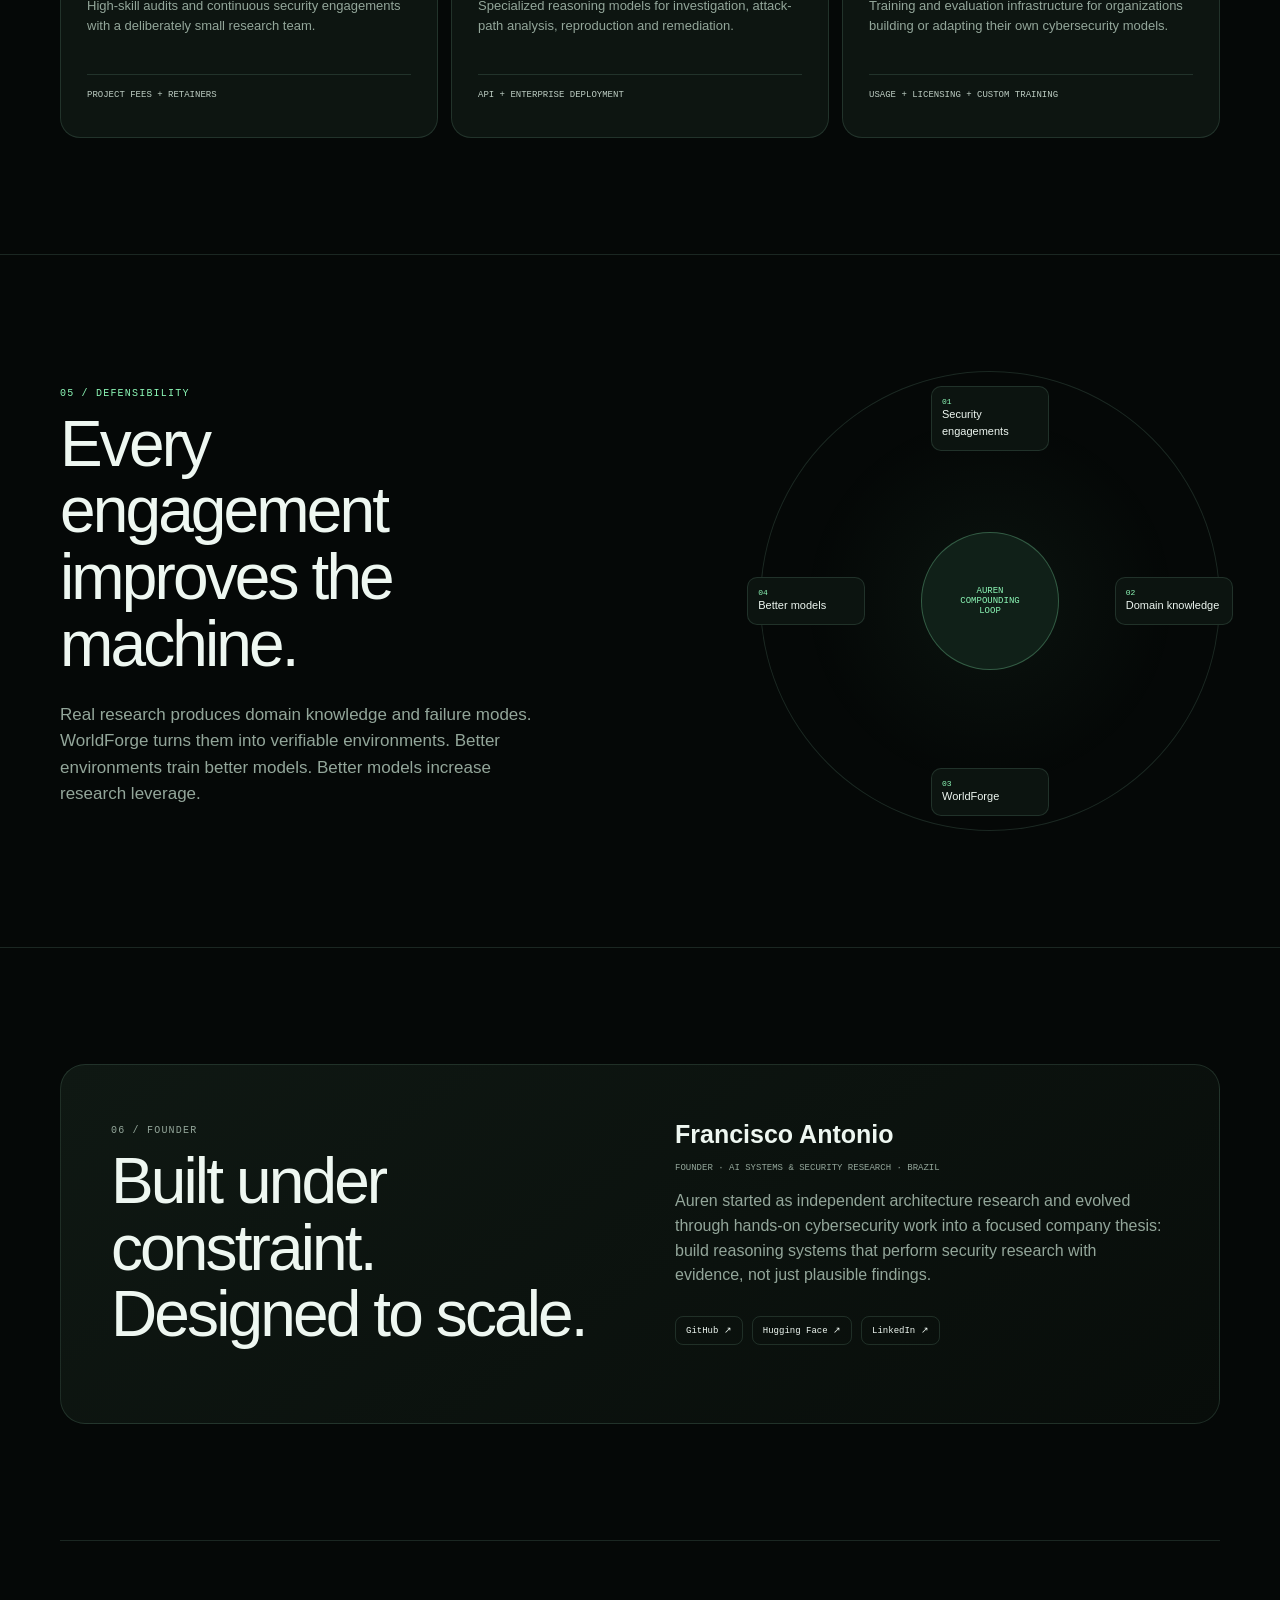
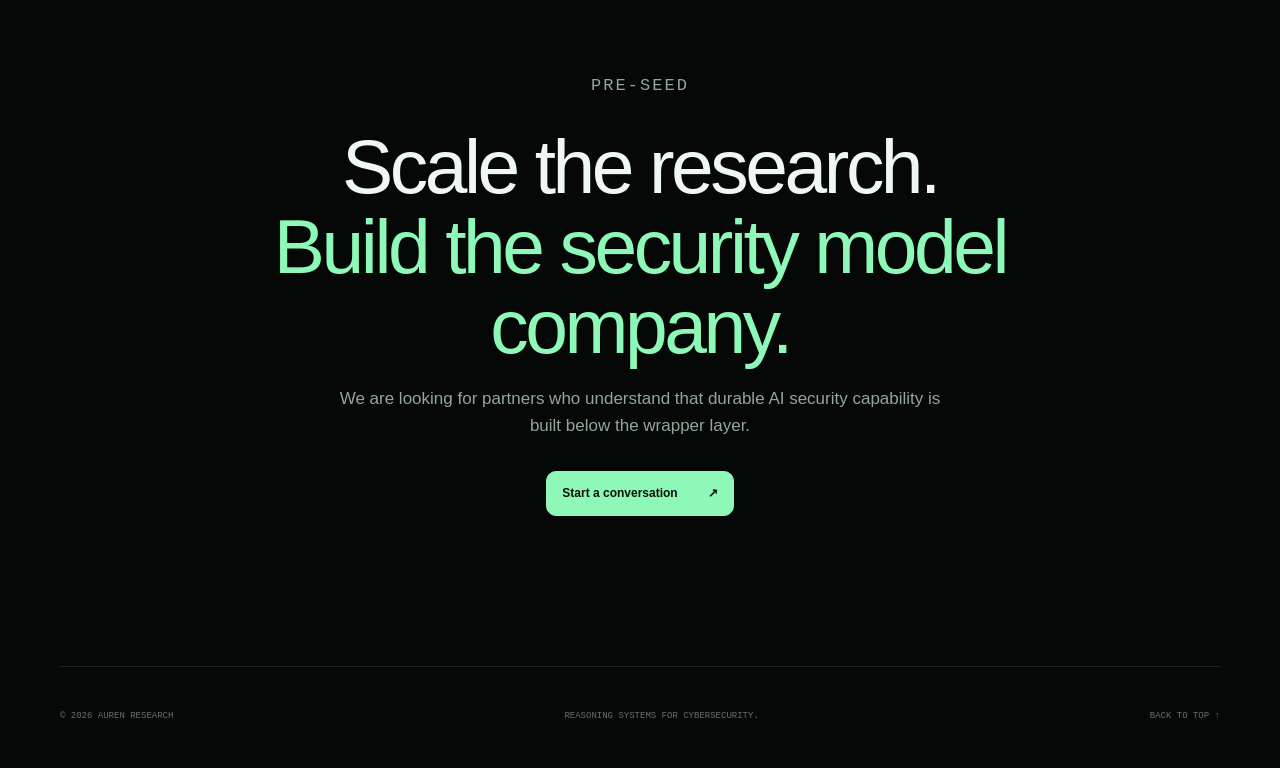
==== commit f4821a4d: "Refine hero title composition" ====
--- a/index.html
+++ b/index.html
@@ -6,13 +6,13 @@
 <meta name="description" content="Auren Research builds specialized reasoning models and verifiable training infrastructure for cybersecurity.">
 <meta name="theme-color" content="#050807">
 <style>
-:root{--bg:#050807;--p:#0d1511;--p2:#101b16;--t:#eef7f1;--m:#93a69a;--a:#8df8b7;--c:#54dbc7;--l:rgba(180,255,214,.13);--w:min(1160px,calc(100vw - 42px))}*{box-sizing:border-box}html{scroll-behavior:smooth}body{margin:0;background:var(--bg);color:var(--t);font-family:Inter,ui-sans-serif,-apple-system,BlinkMacSystemFont,"Segoe UI",sans-serif;line-height:1.55}a{color:inherit;text-decoration:none}em{font-style:normal;color:var(--a)}body:before{content:"";position:fixed;inset:0;z-index:-2;background:radial-gradient(circle at 15% 8%,rgba(84,219,199,.07),transparent 28%),radial-gradient(circle at 90% 32%,rgba(141,248,183,.06),transparent 26%)}.shell{width:var(--w);margin:auto}.nav{height:72px;position:fixed;inset:0 0 auto;z-index:20;display:flex;align-items:center;justify-content:space-between;padding:0 max(21px,calc((100vw - 1160px)/2));background:rgba(5,8,7,.84);backdrop-filter:blur(16px);border-bottom:1px solid var(--l)}.brand{font:700 12px monospace;letter-spacing:.15em;display:flex;gap:11px;align-items:center}.mark{width:20px;height:20px;border:1px solid rgba(141,248,183,.45);transform:rotate(45deg);display:grid;place-items:center}.mark:after{content:"";width:5px;height:5px;background:var(--a);border-radius:50%;box-shadow:0 0 16px var(--a)}.links{display:flex;gap:28px;font-size:12px;color:var(--m)}.links a:hover{color:var(--t)}.contact{font:10px monospace;letter-spacing:.1em;text-transform:uppercase;border:1px solid var(--l);border-radius:99px;padding:8px 12px}.hero{min-height:760px;padding:145px 0 90px;display:grid;grid-template-columns:1.08fr .92fr;gap:70px;align-items:center}.k,.idx,.tag{font:10px monospace;letter-spacing:.12em;text-transform:uppercase;color:var(--a)}.hero h1{font-size:clamp(58px,7vw,93px);line-height:.96;letter-spacing:-.06em;font-weight:500;margin:24px 0 30px}.lede{font-size:18px;color:#aebfb5;max-width:640px}.actions{display:flex;gap:12px;margin-top:34px}.btn{display:inline-flex;gap:30px;align-items:center;padding:12px 15px;border-radius:10px;font-size:12px;font-weight:600;border:1px solid var(--l)}.btn.primary{background:var(--a);color:#07100b;border-color:var(--a)}.meta{display:flex;gap:18px;margin-top:38px;color:#71847a;font:10px monospace;text-transform:uppercase}.visual{height:520px;border:1px solid var(--l);border-radius:28px;position:relative;overflow:hidden;background:linear-gradient(145deg,#101914,#070b09);box-shadow:0 40px 100px rgba(0,0,0,.4)}.grid{position:absolute;inset:0;background-image:linear-gradient(rgba(141,248,183,.055) 1px,transparent 1px),linear-gradient(90deg,rgba(141,248,183,.055) 1px,transparent 1px);background-size:42px 42px}.core{position:absolute;left:50%;top:50%;transform:translate(-50%,-50%);width:74%;padding:22px;border:1px solid rgba(141,248,183,.22);border-radius:16px;background:rgba(6,12,9,.8)}.coretop,.corefoot{display:flex;justify-content:space-between;font:9px monospace;letter-spacing:.09em;color:#71847a}.coretop b{color:var(--a)}.coremain{font:500 24px/1.45 monospace;margin:35px 0;color:#dff3e6}.trace{display:grid;gap:8px;margin-bottom:30px}.trace i{display:block;height:3px;background:linear-gradient(90deg,var(--a),rgba(84,219,199,.18));width:var(--x)}section.block{padding:116px 0;border-top:1px solid var(--l)}h2{font-size:clamp(38px,5vw,64px);line-height:1.04;letter-spacing:-.045em;font-weight:500;margin:12px 0 25px}.intro{max-width:700px;color:var(--m);font-size:17px}.thesis{display:grid;grid-template-columns:1fr 1fr;gap:100px}.thesis p{font-size:18px;color:#bfcec5}.cards{display:grid;grid-template-columns:repeat(3,1fr);gap:13px;margin-top:48px}.card{min-height:350px;border:1px solid var(--l);border-radius:20px;padding:26px;background:linear-gradient(145deg,var(--p),#080d0a)}.card:first-child{border-color:rgba(141,248,183,.35);background:linear-gradient(145deg,#101c16,#090f0c)}.cardhead{display:flex;justify-content:space-between;align-items:center}.n{font:9px monospace;color:var(--a);border:1px solid var(--l);border-radius:7px;padding:5px 8px}.tag{font-size:8px;color:#71847a}.card h3{font-size:34px;font-weight:500;letter-spacing:-.04em;margin:52px 0 14px}.card p{color:var(--m);font-size:14px}.card ul{list-style:none;margin:34px 0 0;padding:0;border-top:1px solid var(--l)}.card li{padding:8px 0;border-bottom:1px solid var(--l);font:10px monospace;color:#82968a}.metric{margin-top:36px;padding-top:17px;border-top:1px solid var(--l);display:flex;align-items:end;gap:12px}.metric strong{font:22px monospace;color:var(--a)}.metric span{font:9px monospace;color:#71847a}.proof{display:grid;grid-template-columns:repeat(4,1fr);border:1px solid var(--l);border-radius:20px;overflow:hidden;margin-top:44px}.proof div{padding:26px;min-height:180px;border-right:1px solid var(--l);background:#09100d}.proof div:last-child{border:0}.proof strong{display:block;font-size:36px;font-weight:500;color:var(--a)}.proof span{font:9px monospace;color:#71847a;text-transform:uppercase}.proof p{font-size:12px;color:var(--m);margin-top:28px}.revenue{display:grid;grid-template-columns:repeat(3,1fr);gap:13px;margin-top:45px}.rev{border:1px solid var(--l);border-radius:20px;padding:26px;min-height:300px;background:var(--p)}.rev b{font:9px monospace;color:var(--a)}.rev h3{font-size:27px;font-weight:500;margin:48px 0 16px}.rev p{font-size:13px;color:var(--m)}.rev strong{display:block;margin-top:38px;padding-top:15px;border-top:1px solid var(--l);font:9px monospace;text-transform:uppercase;color:#bdcdc3}.fly{display:grid;grid-template-columns:.9fr 1.1fr;gap:80px;align-items:center}.loop{height:460px;max-width:460px;width:100%;justify-self:end;border:1px solid var(--l);border-radius:50%;position:relative;background:radial-gradient(circle,rgba(141,248,183,.05),transparent 58%)}.center{position:absolute;inset:35%;border:1px solid rgba(141,248,183,.28);background:#102018;border-radius:50%;display:grid;place-items:center;text-align:center;font:9px monospace;color:var(--a)}.node{position:absolute;width:118px;padding:10px;border-radius:10px;border:1px solid var(--l);background:#0c1410;font-size:11px}.node b{display:block;font:8px monospace;color:var(--a)}.a{left:50%;top:3%;transform:translateX(-50%)}.b{right:-3%;top:50%;transform:translateY(-50%)}.c{left:50%;bottom:3%;transform:translateX(-50%)}.d{left:-3%;top:50%;transform:translateY(-50%)}.founder{display:grid;grid-template-columns:1fr 1fr;gap:70px;padding:50px;border:1px solid var(--l);border-radius:25px;background:linear-gradient(145deg,#0f1813,#080d0a)}.founder h3{font-size:25px;margin:0}.role{font:9px monospace;color:var(--a);text-transform:uppercase}.founder p{color:var(--m)}.social{display:flex;gap:9px;flex-wrap:wrap;margin-top:28px}.social a{font:9px monospace;padding:8px 10px;border:1px solid var(--l);border-radius:8px}.closing{text-align:center;padding:135px 0 150px;border-top:1px solid var(--l)}.closing h2{font-size:clamp(48px,6vw,80px);max-width:1000px;margin:20px auto}.closing p{max-width:610px;margin:0 auto 32px;color:var(--m);font-size:17px}.footer{height:100px;border-top:1px solid var(--l);display:flex;align-items:center;justify-content:space-between;font:9px monospace;color:#607469;text-transform:uppercase}@media(max-width:860px){:root{--w:min(100% - 30px,720px)}.links{display:none}.hero,.thesis,.fly,.founder{grid-template-columns:1fr}.hero{padding-top:120px;gap:35px}.visual{height:420px}.cards,.revenue{grid-template-columns:1fr}.proof{grid-template-columns:1fr 1fr}.proof div:nth-child(2){border-right:0}.loop{justify-self:center}.founder{padding:30px}section.block{padding:85px 0}}@media(max-width:520px){.hero h1{font-size:52px}.actions{flex-direction:column}.proof{grid-template-columns:1fr}.proof div{border-right:0;border-bottom:1px solid var(--l)}.visual{height:350px}.core{width:86%}.coremain{font-size:18px}.loop{height:340px}.node{width:88px;font-size:9px}.footer{height:auto;padding:25px 0;gap:12px;flex-direction:column;align-items:flex-start}}
+:root{--bg:#050807;--p:#0d1511;--p2:#101b16;--t:#eef7f1;--m:#93a69a;--a:#8df8b7;--c:#54dbc7;--l:rgba(180,255,214,.13);--w:min(1160px,calc(100vw - 42px))}*{box-sizing:border-box}html{scroll-behavior:smooth}body{margin:0;background:var(--bg);color:var(--t);font-family:Inter,ui-sans-serif,-apple-system,BlinkMacSystemFont,"Segoe UI",sans-serif;line-height:1.55}a{color:inherit;text-decoration:none}em{font-style:normal;color:var(--a)}body:before{content:"";position:fixed;inset:0;z-index:-2;background:radial-gradient(circle at 15% 8%,rgba(84,219,199,.07),transparent 28%),radial-gradient(circle at 90% 32%,rgba(141,248,183,.06),transparent 26%)}.shell{width:var(--w);margin:auto}.nav{height:72px;position:fixed;inset:0 0 auto;z-index:20;display:flex;align-items:center;justify-content:space-between;padding:0 max(21px,calc((100vw - 1160px)/2));background:rgba(5,8,7,.84);backdrop-filter:blur(16px);border-bottom:1px solid var(--l)}.brand{font:700 12px monospace;letter-spacing:.15em;display:flex;gap:11px;align-items:center}.mark{width:20px;height:20px;border:1px solid rgba(141,248,183,.45);transform:rotate(45deg);display:grid;place-items:center}.mark:after{content:"";width:5px;height:5px;background:var(--a);border-radius:50%;box-shadow:0 0 16px var(--a)}.links{display:flex;gap:28px;font-size:12px;color:var(--m)}.links a:hover{color:var(--t)}.contact{font:10px monospace;letter-spacing:.1em;text-transform:uppercase;border:1px solid var(--l);border-radius:99px;padding:8px 12px}.hero{min-height:760px;padding:145px 0 90px;display:grid;grid-template-columns:1.16fr .84fr;gap:64px;align-items:center}.k,.idx,.tag{font:10px monospace;letter-spacing:.12em;text-transform:uppercase;color:var(--a)}.hero h1{font-size:clamp(56px,5.8vw,78px);line-height:.98;letter-spacing:-.065em;font-weight:500;margin:24px 0 30px;max-width:none}.hero-title-line{display:block;white-space:nowrap}.lede{font-size:18px;color:#aebfb5;max-width:610px}.actions{display:flex;gap:12px;margin-top:34px}.btn{display:inline-flex;gap:30px;align-items:center;padding:12px 15px;border-radius:10px;font-size:12px;font-weight:600;border:1px solid var(--l)}.btn.primary{background:var(--a);color:#07100b;border-color:var(--a)}.meta{display:flex;gap:18px;margin-top:38px;color:#71847a;font:10px monospace;text-transform:uppercase}.visual{height:520px;border:1px solid var(--l);border-radius:28px;position:relative;overflow:hidden;background:linear-gradient(145deg,#101914,#070b09);box-shadow:0 40px 100px rgba(0,0,0,.4)}.grid{position:absolute;inset:0;background-image:linear-gradient(rgba(141,248,183,.055) 1px,transparent 1px),linear-gradient(90deg,rgba(141,248,183,.055) 1px,transparent 1px);background-size:42px 42px}.core{position:absolute;left:50%;top:50%;transform:translate(-50%,-50%);width:74%;padding:22px;border:1px solid rgba(141,248,183,.22);border-radius:16px;background:rgba(6,12,9,.8)}.coretop,.corefoot{display:flex;justify-content:space-between;font:9px monospace;letter-spacing:.09em;color:#71847a}.coretop b{color:var(--a)}.coremain{font:500 24px/1.45 monospace;margin:35px 0;color:#dff3e6}.trace{display:grid;gap:8px;margin-bottom:30px}.trace i{display:block;height:3px;background:linear-gradient(90deg,var(--a),rgba(84,219,199,.18));width:var(--x)}section.block{padding:116px 0;border-top:1px solid var(--l)}h2{font-size:clamp(38px,5vw,64px);line-height:1.04;letter-spacing:-.045em;font-weight:500;margin:12px 0 25px}.intro{max-width:700px;color:var(--m);font-size:17px}.thesis{display:grid;grid-template-columns:1fr 1fr;gap:100px}.thesis p{font-size:18px;color:#bfcec5}.cards{display:grid;grid-template-columns:repeat(3,1fr);gap:13px;margin-top:48px}.card{min-height:350px;border:1px solid var(--l);border-radius:20px;padding:26px;background:linear-gradient(145deg,var(--p),#080d0a)}.card:first-child{border-color:rgba(141,248,183,.35);background:linear-gradient(145deg,#101c16,#090f0c)}.cardhead{display:flex;justify-content:space-between;align-items:center}.n{font:9px monospace;color:var(--a);border:1px solid var(--l);border-radius:7px;padding:5px 8px}.tag{font-size:8px;color:#71847a}.card h3{font-size:34px;font-weight:500;letter-spacing:-.04em;margin:52px 0 14px}.card p{color:var(--m);font-size:14px}.card ul{list-style:none;margin:34px 0 0;padding:0;border-top:1px solid var(--l)}.card li{padding:8px 0;border-bottom:1px solid var(--l);font:10px monospace;color:#82968a}.metric{margin-top:36px;padding-top:17px;border-top:1px solid var(--l);display:flex;align-items:end;gap:12px}.metric strong{font:22px monospace;color:var(--a)}.metric span{font:9px monospace;color:#71847a}.proof{display:grid;grid-template-columns:repeat(4,1fr);border:1px solid var(--l);border-radius:20px;overflow:hidden;margin-top:44px}.proof div{padding:26px;min-height:180px;border-right:1px solid var(--l);background:#09100d}.proof div:last-child{border:0}.proof strong{display:block;font-size:36px;font-weight:500;color:var(--a)}.proof span{font:9px monospace;color:#71847a;text-transform:uppercase}.proof p{font-size:12px;color:var(--m);margin-top:28px}.revenue{display:grid;grid-template-columns:repeat(3,1fr);gap:13px;margin-top:45px}.rev{border:1px solid var(--l);border-radius:20px;padding:26px;min-height:300px;background:var(--p)}.rev b{font:9px monospace;color:var(--a)}.rev h3{font-size:27px;font-weight:500;margin:48px 0 16px}.rev p{font-size:13px;color:var(--m)}.rev strong{display:block;margin-top:38px;padding-top:15px;border-top:1px solid var(--l);font:9px monospace;text-transform:uppercase;color:#bdcdc3}.fly{display:grid;grid-template-columns:.9fr 1.1fr;gap:80px;align-items:center}.loop{height:460px;max-width:460px;width:100%;justify-self:end;border:1px solid var(--l);border-radius:50%;position:relative;background:radial-gradient(circle,rgba(141,248,183,.05),transparent 58%)}.center{position:absolute;inset:35%;border:1px solid rgba(141,248,183,.28);background:#102018;border-radius:50%;display:grid;place-items:center;text-align:center;font:9px monospace;color:var(--a)}.node{position:absolute;width:118px;padding:10px;border-radius:10px;border:1px solid var(--l);background:#0c1410;font-size:11px}.node b{display:block;font:8px monospace;color:var(--a)}.a{left:50%;top:3%;transform:translateX(-50%)}.b{right:-3%;top:50%;transform:translateY(-50%)}.c{left:50%;bottom:3%;transform:translateX(-50%)}.d{left:-3%;top:50%;transform:translateY(-50%)}.founder{display:grid;grid-template-columns:1fr 1fr;gap:70px;padding:50px;border:1px solid var(--l);border-radius:25px;background:linear-gradient(145deg,#0f1813,#080d0a)}.founder h3{font-size:25px;margin:0}.role{font:9px monospace;color:var(--a);text-transform:uppercase}.founder p{color:var(--m)}.social{display:flex;gap:9px;flex-wrap:wrap;margin-top:28px}.social a{font:9px monospace;padding:8px 10px;border:1px solid var(--l);border-radius:8px}.closing{text-align:center;padding:135px 0 150px;border-top:1px solid var(--l)}.closing h2{font-size:clamp(48px,6vw,80px);max-width:1000px;margin:20px auto}.closing p{max-width:610px;margin:0 auto 32px;color:var(--m);font-size:17px}.footer{height:100px;border-top:1px solid var(--l);display:flex;align-items:center;justify-content:space-between;font:9px monospace;color:#607469;text-transform:uppercase}@media(max-width:860px){:root{--w:min(100% - 30px,720px)}.links{display:none}.hero,.thesis,.fly,.founder{grid-template-columns:1fr}.hero{padding-top:120px;gap:35px}.hero h1{font-size:clamp(56px,9vw,76px)}.visual{height:420px}.cards,.revenue{grid-template-columns:1fr}.proof{grid-template-columns:1fr 1fr}.proof div:nth-child(2){border-right:0}.loop{justify-self:center}.founder{padding:30px}section.block{padding:85px 0}}@media(max-width:620px){.hero-title-line{white-space:normal}.hero h1{font-size:clamp(48px,13vw,60px);line-height:.96}}@media(max-width:520px){.actions{flex-direction:column}.proof{grid-template-columns:1fr}.proof div{border-right:0;border-bottom:1px solid var(--l)}.visual{height:350px}.core{width:86%}.coremain{font-size:18px}.loop{height:340px}.node{width:88px;font-size:9px}.footer{height:auto;padding:25px 0;gap:12px;flex-direction:column;align-items:flex-start}}
 </style>
 </head>
 <body>
 <header class="nav"><a class="brand" href="#top"><span class="mark"></span>AUREN RESEARCH</a><nav class="links"><a href="#system">System</a><a href="#proof">Proof</a><a href="#business">Business</a><a href="#about">About</a></nav><a class="contact" href="mailto:meryyllebr@gmail.com">Contact</a></header>
 <main id="top">
-<section class="hero shell"><div><p class="k">AI × CYBERSECURITY RESEARCH</p><h1>Reasoning systems<br>for <em>cybersecurity.</em></h1><p class="lede">Auren builds specialized models, verifiable training environments, and a high-skill security research practice as one compounding system.</p><div class="actions"><a class="btn primary" href="#system">Explore the system <span>↘</span></a><a class="btn" href="https://github.com/Auren-Research">GitHub <span>↗</span></a></div><div class="meta"><span>Brazil</span><span>Pre-seed</span><span>Research-led</span></div></div><div class="visual"><div class="grid"></div><div class="core"><div class="coretop"><span>REASONING CORE</span><b>ACTIVE</b></div><div class="coremain">observe → hypothesize<br>→ verify → revise</div><div class="trace"><i style="--x:78%"></i><i style="--x:48%"></i><i style="--x:92%"></i><i style="--x:64%"></i></div><div class="corefoot"><span>IRL</span><span>WORLDFORGE</span><span>CYBER</span></div></div></div></section>
+<section class="hero shell"><div><p class="k">AI × CYBERSECURITY RESEARCH</p><h1><span class="hero-title-line">Reasoning systems</span><span class="hero-title-line">for <em>cybersecurity.</em></span></h1><p class="lede">Auren builds specialized models, verifiable training environments, and a high-skill security research practice as one compounding system.</p><div class="actions"><a class="btn primary" href="#system">Explore the system <span>↘</span></a><a class="btn" href="https://github.com/Auren-Research">GitHub <span>↗</span></a></div><div class="meta"><span>Brazil</span><span>Pre-seed</span><span>Research-led</span></div></div><div class="visual"><div class="grid"></div><div class="core"><div class="coretop"><span>REASONING CORE</span><b>ACTIVE</b></div><div class="coremain">observe → hypothesize<br>→ verify → revise</div><div class="trace"><i style="--x:78%"></i><i style="--x:48%"></i><i style="--x:92%"></i><i style="--x:64%"></i></div><div class="corefoot"><span>IRL</span><span>WORLDFORGE</span><span>CYBER</span></div></div></div></section>
 <section class="block"><div class="shell thesis"><div><p class="idx">01 / THESIS</p><h2>Security does not need another AI wrapper.</h2></div><div><p>It needs models that can investigate complex systems, form attack hypotheses, test them, reject false positives, and produce evidence that survives adversarial review.</p><p style="color:#7e9185">We are building the model architecture and training substrate for that job — then validating it in real security workflows.</p></div></div></section>
 <section id="system" class="block"><div class="shell"><p class="idx">02 / THE SYSTEM</p><h2>Three layers. One compounding machine.</h2><p class="intro">Each layer is useful on its own. Together they create the data, feedback and economics required to build differentiated cyber reasoning systems.</p><div class="cards"><article class="card"><div class="cardhead"><span class="n">A</span><span class="tag">MODEL R&D</span></div><h3>IRL</h3><p>Recurrent reasoning architecture designed to reuse computation instead of only scaling parameters.</p><div class="metric"><strong>−0.001519</strong><span>best ΔCE vs. Transformer<br>in 500M-token study</span></div></article><article class="card"><div class="cardhead"><span class="n">B</span><span class="tag">TRAINING SUBSTRATE</span></div><h3>WorldForge</h3><p>Deterministic procedural environments where agents learn through executable, verifiable outcomes.</p><ul><li>Replayable worlds</li><li>Symbolic state</li><li>Executable verification</li></ul></article><article class="card"><div class="cardhead"><span class="n">C</span><span class="tag">DOMAIN ENGINE</span></div><h3>Security Research</h3><p>Hands-on protocol and software security research grounds training tasks in real adversarial workflows.</p><ul><li>Threat modeling</li><li>Exploitability analysis</li><li>Reproduction & remediation</li></ul></article></div></div></section>
 <section id="proof" class="block"><div class="shell"><p class="idx">03 / PROOF OF WORK</p><h2>Research before fundraising.</h2><div class="proof"><div><strong>~14K</strong><span>WorldForge LOC</span><p>Purpose-built environment runtime, not a presentation prototype.</p></div><div><strong>120+</strong><span>tests</span><p>Determinism and verification are engineering requirements.</p></div><div><strong>500M</strong><span>training tokens</span><p>Controlled recurrent-depth study with matched baselines.</p></div><div><strong>T6–T8</strong><span>useful depth regime</span><p>Additional recurrent compute helped until excess depth degraded quality.</p></div></div></div></section>
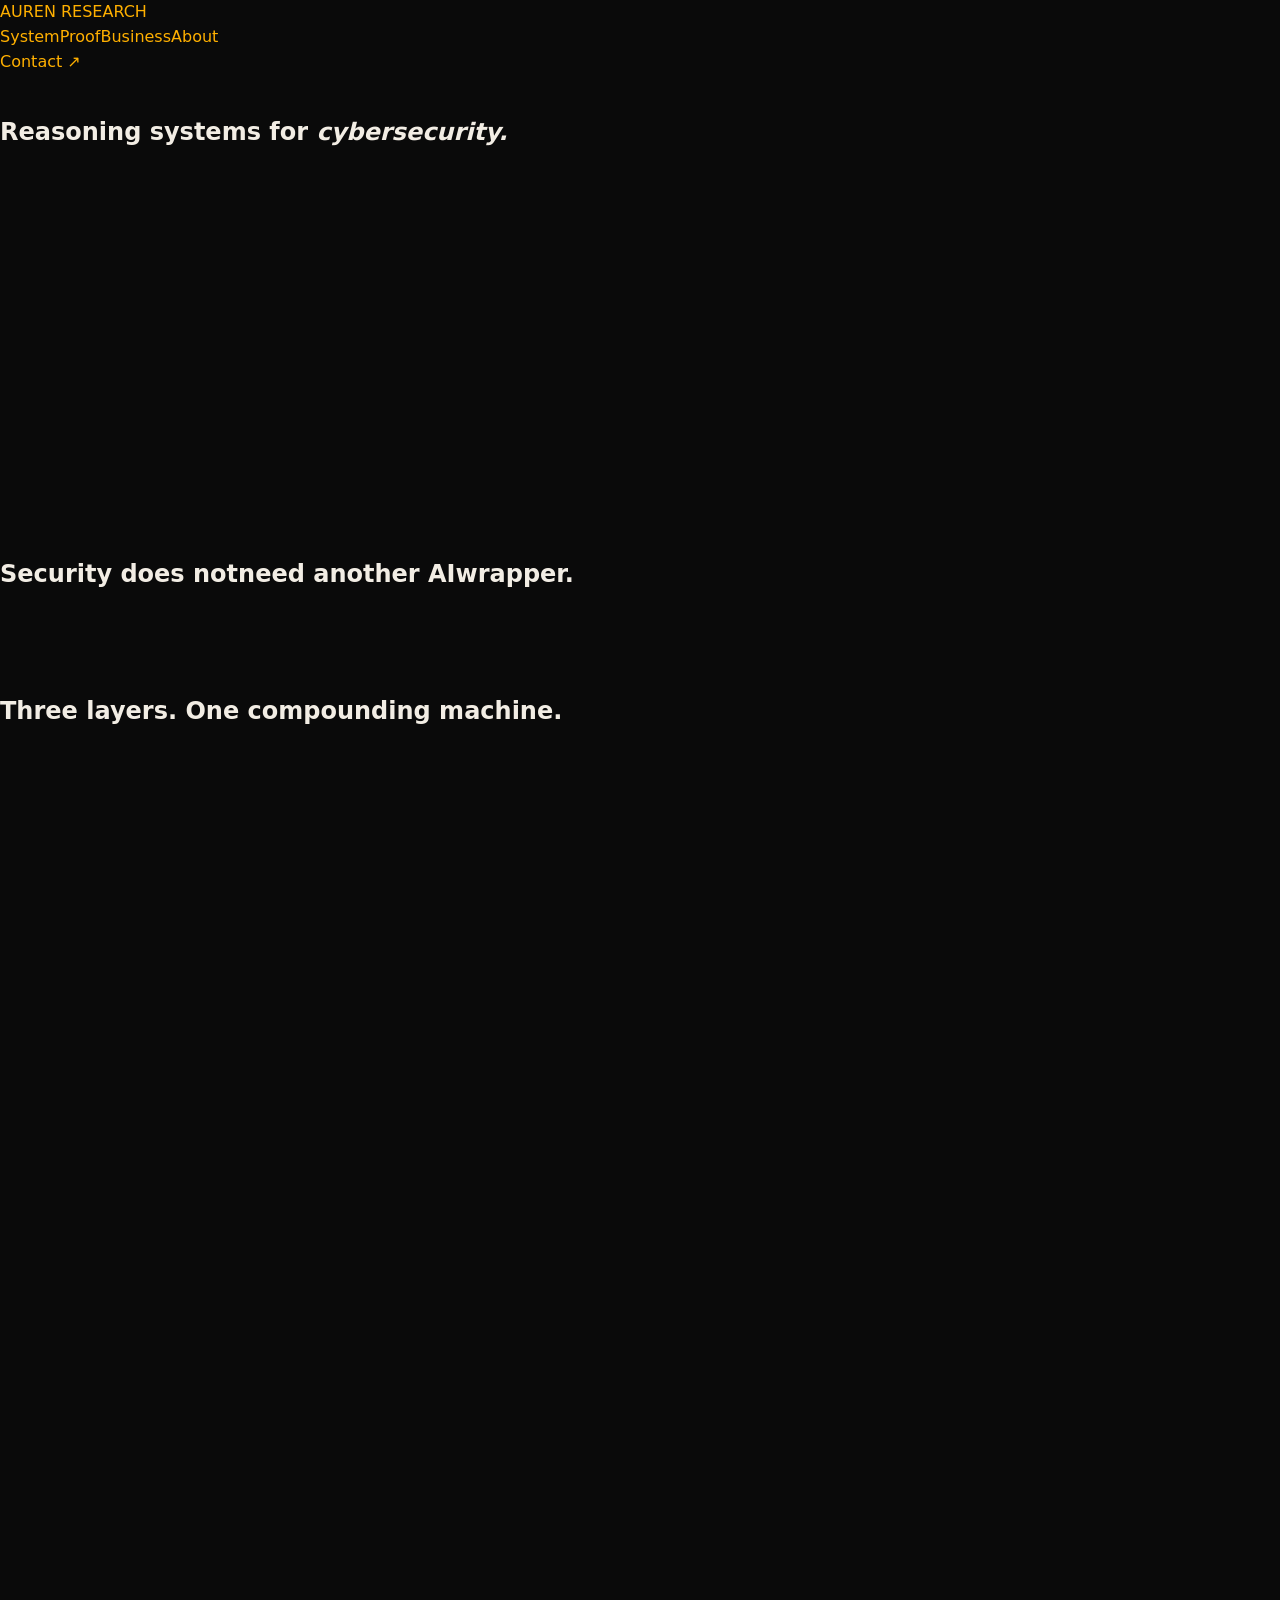
==== commit 7c92bba9: "Redesign site structure for Auren Signal Lab" ====
--- a/index.html
+++ b/index.html
@@ -1,24 +1,149 @@
 <!doctype html>
 <html lang="en">
 <head>
-<meta charset="utf-8"><meta name="viewport" content="width=device-width,initial-scale=1">
-<title>Auren Research — Reasoning Systems for Cybersecurity</title>
-<meta name="description" content="Auren Research builds specialized reasoning models and verifiable training infrastructure for cybersecurity.">
-<meta name="theme-color" content="#050807">
-<style>
-:root{--bg:#050807;--p:#0d1511;--p2:#101b16;--t:#eef7f1;--m:#93a69a;--a:#8df8b7;--c:#54dbc7;--l:rgba(180,255,214,.13);--w:min(1160px,calc(100vw - 42px))}*{box-sizing:border-box}html{scroll-behavior:smooth}body{margin:0;background:var(--bg);color:var(--t);font-family:Inter,ui-sans-serif,-apple-system,BlinkMacSystemFont,"Segoe UI",sans-serif;line-height:1.55}a{color:inherit;text-decoration:none}em{font-style:normal;color:var(--a)}body:before{content:"";position:fixed;inset:0;z-index:-2;background:radial-gradient(circle at 15% 8%,rgba(84,219,199,.07),transparent 28%),radial-gradient(circle at 90% 32%,rgba(141,248,183,.06),transparent 26%)}.shell{width:var(--w);margin:auto}.nav{height:72px;position:fixed;inset:0 0 auto;z-index:20;display:flex;align-items:center;justify-content:space-between;padding:0 max(21px,calc((100vw - 1160px)/2));background:rgba(5,8,7,.84);backdrop-filter:blur(16px);border-bottom:1px solid var(--l)}.brand{font:700 12px monospace;letter-spacing:.15em;display:flex;gap:11px;align-items:center}.mark{width:20px;height:20px;border:1px solid rgba(141,248,183,.45);transform:rotate(45deg);display:grid;place-items:center}.mark:after{content:"";width:5px;height:5px;background:var(--a);border-radius:50%;box-shadow:0 0 16px var(--a)}.links{display:flex;gap:28px;font-size:12px;color:var(--m)}.links a:hover{color:var(--t)}.contact{font:10px monospace;letter-spacing:.1em;text-transform:uppercase;border:1px solid var(--l);border-radius:99px;padding:8px 12px}.hero{min-height:760px;padding:145px 0 90px;display:grid;grid-template-columns:1.16fr .84fr;gap:64px;align-items:center}.k,.idx,.tag{font:10px monospace;letter-spacing:.12em;text-transform:uppercase;color:var(--a)}.hero h1{font-size:clamp(56px,5.8vw,78px);line-height:.98;letter-spacing:-.065em;font-weight:500;margin:24px 0 30px;max-width:none}.hero-title-line{display:block;white-space:nowrap}.lede{font-size:18px;color:#aebfb5;max-width:610px}.actions{display:flex;gap:12px;margin-top:34px}.btn{display:inline-flex;gap:30px;align-items:center;padding:12px 15px;border-radius:10px;font-size:12px;font-weight:600;border:1px solid var(--l)}.btn.primary{background:var(--a);color:#07100b;border-color:var(--a)}.meta{display:flex;gap:18px;margin-top:38px;color:#71847a;font:10px monospace;text-transform:uppercase}.visual{height:520px;border:1px solid var(--l);border-radius:28px;position:relative;overflow:hidden;background:linear-gradient(145deg,#101914,#070b09);box-shadow:0 40px 100px rgba(0,0,0,.4)}.grid{position:absolute;inset:0;background-image:linear-gradient(rgba(141,248,183,.055) 1px,transparent 1px),linear-gradient(90deg,rgba(141,248,183,.055) 1px,transparent 1px);background-size:42px 42px}.core{position:absolute;left:50%;top:50%;transform:translate(-50%,-50%);width:74%;padding:22px;border:1px solid rgba(141,248,183,.22);border-radius:16px;background:rgba(6,12,9,.8)}.coretop,.corefoot{display:flex;justify-content:space-between;font:9px monospace;letter-spacing:.09em;color:#71847a}.coretop b{color:var(--a)}.coremain{font:500 24px/1.45 monospace;margin:35px 0;color:#dff3e6}.trace{display:grid;gap:8px;margin-bottom:30px}.trace i{display:block;height:3px;background:linear-gradient(90deg,var(--a),rgba(84,219,199,.18));width:var(--x)}section.block{padding:116px 0;border-top:1px solid var(--l)}h2{font-size:clamp(38px,5vw,64px);line-height:1.04;letter-spacing:-.045em;font-weight:500;margin:12px 0 25px}.intro{max-width:700px;color:var(--m);font-size:17px}.thesis{display:grid;grid-template-columns:1fr 1fr;gap:100px}.thesis p{font-size:18px;color:#bfcec5}.cards{display:grid;grid-template-columns:repeat(3,1fr);gap:13px;margin-top:48px}.card{min-height:350px;border:1px solid var(--l);border-radius:20px;padding:26px;background:linear-gradient(145deg,var(--p),#080d0a)}.card:first-child{border-color:rgba(141,248,183,.35);background:linear-gradient(145deg,#101c16,#090f0c)}.cardhead{display:flex;justify-content:space-between;align-items:center}.n{font:9px monospace;color:var(--a);border:1px solid var(--l);border-radius:7px;padding:5px 8px}.tag{font-size:8px;color:#71847a}.card h3{font-size:34px;font-weight:500;letter-spacing:-.04em;margin:52px 0 14px}.card p{color:var(--m);font-size:14px}.card ul{list-style:none;margin:34px 0 0;padding:0;border-top:1px solid var(--l)}.card li{padding:8px 0;border-bottom:1px solid var(--l);font:10px monospace;color:#82968a}.metric{margin-top:36px;padding-top:17px;border-top:1px solid var(--l);display:flex;align-items:end;gap:12px}.metric strong{font:22px monospace;color:var(--a)}.metric span{font:9px monospace;color:#71847a}.proof{display:grid;grid-template-columns:repeat(4,1fr);border:1px solid var(--l);border-radius:20px;overflow:hidden;margin-top:44px}.proof div{padding:26px;min-height:180px;border-right:1px solid var(--l);background:#09100d}.proof div:last-child{border:0}.proof strong{display:block;font-size:36px;font-weight:500;color:var(--a)}.proof span{font:9px monospace;color:#71847a;text-transform:uppercase}.proof p{font-size:12px;color:var(--m);margin-top:28px}.revenue{display:grid;grid-template-columns:repeat(3,1fr);gap:13px;margin-top:45px}.rev{border:1px solid var(--l);border-radius:20px;padding:26px;min-height:300px;background:var(--p)}.rev b{font:9px monospace;color:var(--a)}.rev h3{font-size:27px;font-weight:500;margin:48px 0 16px}.rev p{font-size:13px;color:var(--m)}.rev strong{display:block;margin-top:38px;padding-top:15px;border-top:1px solid var(--l);font:9px monospace;text-transform:uppercase;color:#bdcdc3}.fly{display:grid;grid-template-columns:.9fr 1.1fr;gap:80px;align-items:center}.loop{height:460px;max-width:460px;width:100%;justify-self:end;border:1px solid var(--l);border-radius:50%;position:relative;background:radial-gradient(circle,rgba(141,248,183,.05),transparent 58%)}.center{position:absolute;inset:35%;border:1px solid rgba(141,248,183,.28);background:#102018;border-radius:50%;display:grid;place-items:center;text-align:center;font:9px monospace;color:var(--a)}.node{position:absolute;width:118px;padding:10px;border-radius:10px;border:1px solid var(--l);background:#0c1410;font-size:11px}.node b{display:block;font:8px monospace;color:var(--a)}.a{left:50%;top:3%;transform:translateX(-50%)}.b{right:-3%;top:50%;transform:translateY(-50%)}.c{left:50%;bottom:3%;transform:translateX(-50%)}.d{left:-3%;top:50%;transform:translateY(-50%)}.founder{display:grid;grid-template-columns:1fr 1fr;gap:70px;padding:50px;border:1px solid var(--l);border-radius:25px;background:linear-gradient(145deg,#0f1813,#080d0a)}.founder h3{font-size:25px;margin:0}.role{font:9px monospace;color:var(--a);text-transform:uppercase}.founder p{color:var(--m)}.social{display:flex;gap:9px;flex-wrap:wrap;margin-top:28px}.social a{font:9px monospace;padding:8px 10px;border:1px solid var(--l);border-radius:8px}.closing{text-align:center;padding:135px 0 150px;border-top:1px solid var(--l)}.closing h2{font-size:clamp(48px,6vw,80px);max-width:1000px;margin:20px auto}.closing p{max-width:610px;margin:0 auto 32px;color:var(--m);font-size:17px}.footer{height:100px;border-top:1px solid var(--l);display:flex;align-items:center;justify-content:space-between;font:9px monospace;color:#607469;text-transform:uppercase}@media(max-width:860px){:root{--w:min(100% - 30px,720px)}.links{display:none}.hero,.thesis,.fly,.founder{grid-template-columns:1fr}.hero{padding-top:120px;gap:35px}.hero h1{font-size:clamp(56px,9vw,76px)}.visual{height:420px}.cards,.revenue{grid-template-columns:1fr}.proof{grid-template-columns:1fr 1fr}.proof div:nth-child(2){border-right:0}.loop{justify-self:center}.founder{padding:30px}section.block{padding:85px 0}}@media(max-width:620px){.hero-title-line{white-space:normal}.hero h1{font-size:clamp(48px,13vw,60px);line-height:.96}}@media(max-width:520px){.actions{flex-direction:column}.proof{grid-template-columns:1fr}.proof div{border-right:0;border-bottom:1px solid var(--l)}.visual{height:350px}.core{width:86%}.coremain{font-size:18px}.loop{height:340px}.node{width:88px;font-size:9px}.footer{height:auto;padding:25px 0;gap:12px;flex-direction:column;align-items:flex-start}}
-</style>
+  <meta charset="utf-8">
+  <meta name="viewport" content="width=device-width,initial-scale=1">
+  <title>Auren Research — Reasoning Systems for Cybersecurity</title>
+  <meta name="description" content="Auren Research builds specialized reasoning models and verifiable training infrastructure for cybersecurity.">
+  <meta name="theme-color" content="#050807">
+  <link rel="stylesheet" href="style.css">
 </head>
 <body>
-<header class="nav"><a class="brand" href="#top"><span class="mark"></span>AUREN RESEARCH</a><nav class="links"><a href="#system">System</a><a href="#proof">Proof</a><a href="#business">Business</a><a href="#about">About</a></nav><a class="contact" href="mailto:meryyllebr@gmail.com">Contact</a></header>
-<main id="top">
-<section class="hero shell"><div><p class="k">AI × CYBERSECURITY RESEARCH</p><h1><span class="hero-title-line">Reasoning systems</span><span class="hero-title-line">for <em>cybersecurity.</em></span></h1><p class="lede">Auren builds specialized models, verifiable training environments, and a high-skill security research practice as one compounding system.</p><div class="actions"><a class="btn primary" href="#system">Explore the system <span>↘</span></a><a class="btn" href="https://github.com/Auren-Research">GitHub <span>↗</span></a></div><div class="meta"><span>Brazil</span><span>Pre-seed</span><span>Research-led</span></div></div><div class="visual"><div class="grid"></div><div class="core"><div class="coretop"><span>REASONING CORE</span><b>ACTIVE</b></div><div class="coremain">observe → hypothesize<br>→ verify → revise</div><div class="trace"><i style="--x:78%"></i><i style="--x:48%"></i><i style="--x:92%"></i><i style="--x:64%"></i></div><div class="corefoot"><span>IRL</span><span>WORLDFORGE</span><span>CYBER</span></div></div></div></section>
-<section class="block"><div class="shell thesis"><div><p class="idx">01 / THESIS</p><h2>Security does not need another AI wrapper.</h2></div><div><p>It needs models that can investigate complex systems, form attack hypotheses, test them, reject false positives, and produce evidence that survives adversarial review.</p><p style="color:#7e9185">We are building the model architecture and training substrate for that job — then validating it in real security workflows.</p></div></div></section>
-<section id="system" class="block"><div class="shell"><p class="idx">02 / THE SYSTEM</p><h2>Three layers. One compounding machine.</h2><p class="intro">Each layer is useful on its own. Together they create the data, feedback and economics required to build differentiated cyber reasoning systems.</p><div class="cards"><article class="card"><div class="cardhead"><span class="n">A</span><span class="tag">MODEL R&D</span></div><h3>IRL</h3><p>Recurrent reasoning architecture designed to reuse computation instead of only scaling parameters.</p><div class="metric"><strong>−0.001519</strong><span>best ΔCE vs. Transformer<br>in 500M-token study</span></div></article><article class="card"><div class="cardhead"><span class="n">B</span><span class="tag">TRAINING SUBSTRATE</span></div><h3>WorldForge</h3><p>Deterministic procedural environments where agents learn through executable, verifiable outcomes.</p><ul><li>Replayable worlds</li><li>Symbolic state</li><li>Executable verification</li></ul></article><article class="card"><div class="cardhead"><span class="n">C</span><span class="tag">DOMAIN ENGINE</span></div><h3>Security Research</h3><p>Hands-on protocol and software security research grounds training tasks in real adversarial workflows.</p><ul><li>Threat modeling</li><li>Exploitability analysis</li><li>Reproduction & remediation</li></ul></article></div></div></section>
-<section id="proof" class="block"><div class="shell"><p class="idx">03 / PROOF OF WORK</p><h2>Research before fundraising.</h2><div class="proof"><div><strong>~14K</strong><span>WorldForge LOC</span><p>Purpose-built environment runtime, not a presentation prototype.</p></div><div><strong>120+</strong><span>tests</span><p>Determinism and verification are engineering requirements.</p></div><div><strong>500M</strong><span>training tokens</span><p>Controlled recurrent-depth study with matched baselines.</p></div><div><strong>T6–T8</strong><span>useful depth regime</span><p>Additional recurrent compute helped until excess depth degraded quality.</p></div></div></div></section>
-<section id="business" class="block"><div class="shell"><p class="idx">04 / BUSINESS MODEL</p><h2>Services → software → infrastructure.</h2><p class="intro">We enter through high-value security work, productize the capability, then expose the training infrastructure behind it.</p><div class="revenue"><article class="rev"><b>01 / NOW</b><h3>Private Security Research</h3><p>High-skill audits and continuous security engagements with a deliberately small research team.</p><strong>Project fees + retainers</strong></article><article class="rev"><b>02 / PRODUCT</b><h3>Auren Cyber Models</h3><p>Specialized reasoning models for investigation, attack-path analysis, reproduction and remediation.</p><strong>API + enterprise deployment</strong></article><article class="rev"><b>03 / PLATFORM</b><h3>WorldForge</h3><p>Training and evaluation infrastructure for organizations building or adapting their own cybersecurity models.</p><strong>Usage + licensing + custom training</strong></article></div></div></section>
-<section class="block"><div class="shell fly"><div><p class="idx">05 / DEFENSIBILITY</p><h2>Every engagement improves the machine.</h2><p class="intro">Real research produces domain knowledge and failure modes. WorldForge turns them into verifiable environments. Better environments train better models. Better models increase research leverage.</p></div><div class="loop"><div class="center">AUREN<br>COMPOUNDING<br>LOOP</div><div class="node a"><b>01</b>Security engagements</div><div class="node b"><b>02</b>Domain knowledge</div><div class="node c"><b>03</b>WorldForge</div><div class="node d"><b>04</b>Better models</div></div></div></section>
-<section id="about" class="block"><div class="shell founder"><div><p class="idx">06 / FOUNDER</p><h2>Built under constraint.<br>Designed to scale.</h2></div><div><h3>Francisco Antonio</h3><p class="role">Founder · AI systems & security research · Brazil</p><p>Auren started as independent architecture research and evolved through hands-on cybersecurity work into a focused company thesis: build reasoning systems that perform security research with evidence, not just plausible findings.</p><div class="social"><a href="https://github.com/MeryylleA">GitHub ↗</a><a href="https://huggingface.co/meryyllebr543">Hugging Face ↗</a><a href="https://www.linkedin.com/in/francisco-antonio-0434aa284/">LinkedIn ↗</a></div></div></div></section>
-<section class="closing shell"><p class="k">PRE-SEED</p><h2>Scale the research.<br><em>Build the security model company.</em></h2><p>We are looking for partners who understand that durable AI security capability is built below the wrapper layer.</p><a class="btn primary" href="mailto:meryyllebr@gmail.com">Start a conversation <span>↗</span></a></section>
-</main><footer class="footer shell"><span>© 2026 Auren Research</span><span>Reasoning systems for cybersecurity.</span><a href="#top">Back to top ↑</a></footer>
-</body></html>+  <div class="ambient" aria-hidden="true"></div>
+  <div class="cursor-glow" aria-hidden="true"></div>
+
+  <header class="nav">
+    <a class="brand" href="#top" aria-label="Auren Research home"><span class="mark"></span><span>AUREN RESEARCH</span></a>
+    <nav class="links" aria-label="Primary navigation">
+      <a href="#system">System</a><a href="#proof">Proof</a><a href="#business">Business</a><a href="#about">About</a>
+    </nav>
+    <a class="contact" href="mailto:meryyllebr@gmail.com">Contact <span>↗</span></a>
+  </header>
+
+  <main id="top">
+    <section class="hero shell">
+      <div class="hero-copy">
+        <p class="eyebrow reveal">AI × CYBERSECURITY RESEARCH</p>
+        <h1 class="hero-title" aria-label="Reasoning systems for cybersecurity.">
+          <span class="mask"><span>Reasoning systems</span></span>
+          <span class="mask"><span>for <em>cybersecurity.</em></span></span>
+        </h1>
+        <p class="lede reveal">Auren builds specialized models, verifiable training environments, and a high-skill security research practice as one compounding system.</p>
+        <div class="actions reveal">
+          <a class="btn primary magnetic" href="#system">Explore the system <span>↘</span></a>
+          <a class="btn magnetic" href="https://github.com/Auren-Research">GitHub <span>↗</span></a>
+        </div>
+        <div class="meta reveal"><span>Brazil</span><span>Pre-seed</span><span>Research-led</span></div>
+      </div>
+
+      <div class="visual reveal" id="reasoning-visual">
+        <canvas id="signal-canvas" aria-hidden="true"></canvas>
+        <div class="visual-grid" aria-hidden="true"></div>
+        <div class="visual-scan" aria-hidden="true"></div>
+        <div class="core-shell">
+          <div class="core-top"><span>REASONING CORE</span><b><i></i>ACTIVE</b></div>
+          <div class="core-main" aria-label="observe, hypothesize, verify, revise">
+            <span data-stage="observe">observe</span><b>→</b><span data-stage="hypothesize">hypothesize</span><br>
+            <span data-stage="verify">verify</span><b>→</b><span data-stage="revise">revise</span>
+          </div>
+          <div class="trace" aria-hidden="true"><i></i><i></i><i></i><i></i></div>
+          <div class="core-foot"><span>IRL</span><span>WORLDFORGE</span><span>CYBER</span></div>
+        </div>
+        <div class="visual-label label-a">HYPOTHESIS / 071</div>
+        <div class="visual-label label-b">VERIFICATION / EXEC</div>
+      </div>
+    </section>
+
+    <section class="block thesis-block">
+      <div class="shell thesis">
+        <div><p class="idx reveal">01 / THESIS</p><h2 class="section-title"><span class="mask"><span>Security does not</span></span><span class="mask"><span>need another AI</span></span><span class="mask"><span>wrapper.</span></span></h2></div>
+        <div class="thesis-copy reveal"><p>It needs models that can investigate complex systems, form attack hypotheses, test them, reject false positives, and produce evidence that survives adversarial review.</p><p>We are building the model architecture and training substrate for that job — then validating it in real security workflows.</p></div>
+      </div>
+    </section>
+
+    <section id="system" class="block system-block">
+      <div class="shell">
+        <p class="idx reveal">02 / THE SYSTEM</p>
+        <h2 class="section-title"><span class="mask"><span>Three layers.</span></span> <span class="mask"><span>One compounding machine.</span></span></h2>
+        <p class="intro reveal">Each layer is useful on its own. Together they create the data, feedback and economics required to build differentiated cyber reasoning systems.</p>
+
+        <div class="system-rail" aria-hidden="true"><span class="rail-line"></span><span class="rail-pulse"></span></div>
+        <div class="cards">
+          <article class="card tilt reveal" data-seq="A"><div class="card-head"><span class="n">A</span><span class="tag">MODEL R&amp;D</span></div><h3>IRL</h3><p>Recurrent reasoning architecture designed to reuse computation instead of only scaling parameters.</p><div class="metric"><strong>−0.001519</strong><span>best ΔCE vs. Transformer<br>in 500M-token study</span></div></article>
+          <article class="card tilt reveal" data-seq="B"><div class="card-head"><span class="n">B</span><span class="tag">TRAINING SUBSTRATE</span></div><h3>WorldForge</h3><p>Deterministic procedural environments where agents learn through executable, verifiable outcomes.</p><ul><li>Replayable worlds</li><li>Symbolic state</li><li>Executable verification</li></ul></article>
+          <article class="card tilt reveal" data-seq="C"><div class="card-head"><span class="n">C</span><span class="tag">DOMAIN ENGINE</span></div><h3>Security Research</h3><p>Hands-on protocol and software security research grounds training tasks in real adversarial workflows.</p><ul><li>Threat modeling</li><li>Exploitability analysis</li><li>Reproduction &amp; remediation</li></ul></article>
+        </div>
+      </div>
+    </section>
+
+    <section id="proof" class="block proof-block">
+      <div class="shell">
+        <p class="idx reveal">03 / PROOF OF WORK</p>
+        <h2 class="section-title"><span class="mask"><span>Research before fundraising.</span></span></h2>
+        <div class="proof reveal">
+          <div><strong class="count" data-format="~14K" data-value="14000">0</strong><span>WorldForge LOC</span><p>Purpose-built environment runtime, not a presentation prototype.</p></div>
+          <div><strong class="count" data-format="120+" data-value="120">0</strong><span>tests</span><p>Determinism and verification are engineering requirements.</p></div>
+          <div><strong class="count" data-format="500M" data-value="500">0</strong><span>training tokens</span><p>Controlled recurrent-depth study with matched baselines.</p></div>
+          <div><strong>T6–T8</strong><span>useful depth regime</span><p>Additional recurrent compute helped until excess depth degraded quality.</p></div>
+        </div>
+        <div class="depth-card reveal" aria-label="Recurrent depth study visualization">
+          <div class="depth-head"><span>RECURRENT DEPTH STUDY</span><span>ΔCE VS TRANSFORMER</span></div>
+          <div class="depth-chart">
+            <div class="depth-row"><span>T2</span><i style="--v:28%"></i><small>exploration</small></div>
+            <div class="depth-row best"><span>T6</span><i style="--v:86%"></i><small>best regime</small></div>
+            <div class="depth-row best"><span>T8</span><i style="--v:80%"></i><small>useful regime</small></div>
+            <div class="depth-row"><span>T12</span><i style="--v:56%"></i><small>diminishing</small></div>
+            <div class="depth-row fault"><span>T16+</span><i style="--v:18%"></i><small>quality degradation</small></div>
+          </div>
+        </div>
+      </div>
+    </section>
+
+    <section id="business" class="block business-block">
+      <div class="shell">
+        <p class="idx reveal">04 / BUSINESS MODEL</p>
+        <h2 class="section-title business-title"><span class="mask"><span>Services</span></span><b>→</b><span class="mask"><span>software</span></span><b>→</b><span class="mask"><span>infrastructure.</span></span></h2>
+        <p class="intro reveal">We enter through high-value security work, productize the capability, then expose the training infrastructure behind it.</p>
+        <div class="revenue">
+          <article class="rev tilt reveal"><b>01 / NOW</b><h3>Private Security Research</h3><p>High-skill audits and continuous security engagements with a deliberately small research team.</p><strong>Project fees + retainers</strong></article>
+          <article class="rev tilt reveal"><b>02 / PRODUCT</b><h3>Auren Cyber Models</h3><p>Specialized reasoning models for investigation, attack-path analysis, reproduction and remediation.</p><strong>API + enterprise deployment</strong></article>
+          <article class="rev tilt reveal"><b>03 / PLATFORM</b><h3>WorldForge</h3><p>Training and evaluation infrastructure for organizations building or adapting their own cybersecurity models.</p><strong>Usage + licensing + custom training</strong></article>
+        </div>
+      </div>
+    </section>
+
+    <section class="block defensibility-block">
+      <div class="shell fly">
+        <div><p class="idx reveal">05 / DEFENSIBILITY</p><h2 class="section-title"><span class="mask"><span>Every engagement</span></span><span class="mask"><span>improves the machine.</span></span></h2><p class="intro reveal">Real research produces domain knowledge and failure modes. WorldForge turns them into verifiable environments. Better environments train better models. Better models increase research leverage.</p></div>
+        <div class="loop reveal" id="loop">
+          <svg viewBox="0 0 460 460" aria-hidden="true"><circle class="loop-track" cx="230" cy="230" r="194"></circle><circle class="loop-progress" cx="230" cy="230" r="194"></circle></svg>
+          <div class="center">AUREN<br>COMPOUNDING<br>LOOP</div>
+          <div class="node a"><b>01</b><span>Security engagements</span></div>
+          <div class="node b"><b>02</b><span>Domain knowledge</span></div>
+          <div class="node c"><b>03</b><span>WorldForge</span></div>
+          <div class="node d"><b>04</b><span>Better models</span></div>
+          <div class="orbit-signal" aria-hidden="true"></div>
+        </div>
+      </div>
+    </section>
+
+    <section id="about" class="block about-block">
+      <div class="shell founder reveal">
+        <div><p class="idx">06 / FOUNDER</p><h2>Built under constraint.<br>Designed to scale.</h2></div>
+        <div><h3>Francisco Antonio</h3><p class="role">Founder · AI systems &amp; security research · Brazil</p><p>Auren started as independent architecture research and evolved through hands-on cybersecurity work into a focused company thesis: build reasoning systems that perform security research with evidence, not just plausible findings.</p><div class="social"><a class="magnetic" href="https://github.com/MeryylleA">GitHub ↗</a><a class="magnetic" href="https://huggingface.co/meryyllebr543">Hugging Face ↗</a><a class="magnetic" href="https://www.linkedin.com/in/francisco-antonio-0434aa284/">LinkedIn ↗</a></div></div>
+      </div>
+    </section>
+
+    <section class="closing shell">
+      <div class="closing-field" aria-hidden="true"></div>
+      <p class="eyebrow reveal">PRE-SEED</p>
+      <h2 class="section-title"><span class="mask"><span>Scale the research.</span></span><span class="mask"><span><em>Build the security model company.</em></span></span></h2>
+      <p class="reveal">We are looking for partners who understand that durable AI security capability is built below the wrapper layer.</p>
+      <a class="btn primary magnetic reveal" href="mailto:meryyllebr@gmail.com">Start a conversation <span>↗</span></a>
+    </section>
+  </main>
+
+  <footer class="footer shell"><span>© 2026 Auren Research</span><span>Reasoning systems for cybersecurity.</span><a href="#top">Back to top ↑</a></footer>
+  <script src="script.js" defer></script>
+</body>
+</html>
--- a/style.css
+++ b/style.css
@@ -0,0 +1,1023 @@
+/* ─────────────────────────────────────────────
+   Auren Research — Pitch Deck
+   Palette: near-black / warm off-white / amber phosphor
+   ───────────────────────────────────────────── */
+
+:root {
+  --bg: #0a0a0a;
+  --bg-elevated: #111111;
+  --bg-card: rgba(14, 14, 14, 0.92);
+  --text: #f2ede4;
+  --text-muted: rgba(242, 237, 228, 0.55);
+  --text-dim: rgba(242, 237, 228, 0.32);
+  --amber: #ffb000;
+  --amber-soft: rgba(255, 176, 0, 0.14);
+  --amber-glow: rgba(255, 176, 0, 0.35);
+  --border: rgba(242, 237, 228, 0.08);
+  --border-strong: rgba(242, 237, 228, 0.14);
+  --serif: "Fraunces", "Times New Roman", serif;
+  --sans: "Inter", system-ui, -apple-system, sans-serif;
+  --mono: "JetBrains Mono", "Fira Code", ui-monospace, monospace;
+  --ease: cubic-bezier(0.22, 1, 0.36, 1);
+  --ease-out: cubic-bezier(0.16, 1, 0.3, 1);
+  --chrome-h: 64px;
+  --pad: clamp(1.5rem, 5vw, 4.5rem);
+}
+
+*,
+*::before,
+*::after {
+  box-sizing: border-box;
+  margin: 0;
+  padding: 0;
+}
+
+html,
+body {
+  height: 100%;
+  background: var(--bg);
+  color: var(--text);
+  font-family: var(--sans);
+  font-size: 16px;
+  line-height: 1.55;
+  -webkit-font-smoothing: antialiased;
+  -moz-osx-font-smoothing: grayscale;
+  overflow: hidden;
+  touch-action: pan-y;
+}
+
+::selection {
+  background: var(--amber-soft);
+  color: var(--text);
+}
+
+strong {
+  color: var(--text);
+  font-weight: 600;
+}
+
+a {
+  color: var(--amber);
+  text-decoration: none;
+  transition: opacity 0.2s var(--ease);
+}
+
+a:hover {
+  opacity: 0.8;
+}
+
+/* ── Deck shell ─────────────────────────────── */
+
+.deck {
+  position: relative;
+  width: 100%;
+  height: 100%;
+  overflow: hidden;
+}
+
+/* ── Slides ─────────────────────────────────── */
+
+.slide {
+  position: absolute;
+  inset: 0;
+  display: flex;
+  align-items: center;
+  justify-content: center;
+  padding: var(--pad);
+  padding-bottom: calc(var(--pad) + var(--chrome-h));
+  opacity: 0;
+  visibility: hidden;
+  pointer-events: none;
+  transform: translateY(18px) scale(0.992);
+  transition:
+    opacity 0.55s var(--ease),
+    transform 0.65s var(--ease),
+    visibility 0.55s;
+  z-index: 0;
+}
+
+.slide.is-active {
+  opacity: 1;
+  visibility: visible;
+  pointer-events: auto;
+  transform: translateY(0) scale(1);
+  z-index: 2;
+}
+
+.slide.is-exit {
+  opacity: 0;
+  visibility: visible;
+  pointer-events: none;
+  transform: translateY(-12px) scale(0.995);
+  z-index: 1;
+}
+
+/* Directional enter variants set via JS */
+.slide.is-enter-from-next {
+  transform: translateY(22px) scale(0.99);
+}
+
+.slide.is-enter-from-prev {
+  transform: translateY(-22px) scale(0.99);
+}
+
+/* ── Backgrounds ────────────────────────────── */
+
+.slide__bg {
+  position: absolute;
+  inset: 0;
+  z-index: 0;
+  pointer-events: none;
+}
+
+.slide__bg--hero {
+  background-image: var(--hero);
+  background-size: cover;
+  background-position: center right;
+  background-repeat: no-repeat;
+}
+
+.slide__bg--right {
+  background-position: center right;
+  opacity: 0.62;
+}
+
+.slide__bg--dim {
+  opacity: 0.48;
+}
+
+.slide__bg--wash {
+  opacity: 0.38;
+  background-position: center center;
+}
+
+.slide__bg--center {
+  background-position: center center;
+}
+
+.slide--title .slide__bg--hero {
+  background-position: center center;
+  opacity: 0.92;
+}
+
+.slide--closing .slide__bg--hero {
+  opacity: 0.65;
+  background-position: center 40%;
+}
+
+.slide--engine .slide__bg--hero {
+  background-position: 70% center;
+}
+
+.slide__veil {
+  position: absolute;
+  inset: 0;
+  z-index: 1;
+  pointer-events: none;
+}
+
+.slide__veil--strong {
+  background:
+    radial-gradient(ellipse 70% 60% at 50% 55%, transparent 0%, rgba(10, 10, 10, 0.55) 55%, rgba(10, 10, 10, 0.92) 100%),
+    linear-gradient(180deg, rgba(10, 10, 10, 0.45) 0%, transparent 30%, transparent 55%, rgba(10, 10, 10, 0.85) 100%);
+}
+
+.slide__veil--left-heavy {
+  background:
+    linear-gradient(90deg, rgba(10, 10, 10, 0.97) 0%, rgba(10, 10, 10, 0.88) 42%, rgba(10, 10, 10, 0.35) 68%, rgba(10, 10, 10, 0.55) 100%),
+    linear-gradient(180deg, rgba(10, 10, 10, 0.3) 0%, transparent 20%, transparent 80%, rgba(10, 10, 10, 0.7) 100%);
+}
+
+.slide__veil--mid {
+  background:
+    linear-gradient(180deg, rgba(10, 10, 10, 0.72) 0%, rgba(10, 10, 10, 0.55) 35%, rgba(10, 10, 10, 0.78) 100%),
+    linear-gradient(90deg, rgba(10, 10, 10, 0.65) 0%, transparent 50%, rgba(10, 10, 10, 0.45) 100%);
+}
+
+/* ── Content layout ─────────────────────────── */
+
+.slide__content {
+  position: relative;
+  z-index: 2;
+  width: min(1080px, 100%);
+}
+
+.slide__content--center {
+  text-align: center;
+  display: flex;
+  flex-direction: column;
+  align-items: center;
+}
+
+.slide__content--left {
+  width: min(560px, 100%);
+  margin-right: auto;
+}
+
+.slide__content--wide-left {
+  width: min(640px, 100%);
+}
+
+.slide__content--narrow {
+  width: min(720px, 100%);
+}
+
+/* Cards over image: slightly stronger glass */
+.slide--split .pricing__card,
+.slide--split .team__card,
+.slide--split .feature-list,
+.slide--engine .pipeline__step {
+  background: rgba(14, 14, 14, 0.88);
+  backdrop-filter: blur(10px);
+  -webkit-backdrop-filter: blur(10px);
+}
+
+.slide--split .feature-list {
+  border-color: rgba(242, 237, 228, 0.12);
+  background: transparent;
+  backdrop-filter: none;
+}
+
+.slide--split .feature-list li {
+  border-color: rgba(242, 237, 228, 0.1);
+}
+
+.slide--split .ask-list {
+  border-color: rgba(242, 237, 228, 0.12);
+}
+
+.slide--split .ask-list li {
+  border-color: rgba(242, 237, 228, 0.1);
+}
+
+.slide--split .dist-row {
+  border-color: rgba(242, 237, 228, 0.12);
+}
+
+.slide__content--proof {
+  width: min(1100px, 100%);
+  display: grid;
+  grid-template-columns: 1fr minmax(280px, 360px);
+  gap: clamp(2rem, 4vw, 3.5rem);
+  align-items: center;
+}
+
+/* ── Type ───────────────────────────────────── */
+
+.eyebrow {
+  font-family: var(--mono);
+  font-size: clamp(0.68rem, 1.1vw, 0.78rem);
+  font-weight: 500;
+  letter-spacing: 0.12em;
+  text-transform: uppercase;
+  color: var(--amber);
+  margin-bottom: clamp(1rem, 2.2vh, 1.6rem);
+}
+
+.display {
+  font-family: var(--serif);
+  font-weight: 500;
+  font-size: clamp(1.85rem, 4.2vw, 3.15rem);
+  line-height: 1.12;
+  letter-spacing: -0.02em;
+  color: var(--text);
+  margin-bottom: clamp(1rem, 2vh, 1.5rem);
+  text-wrap: balance;
+}
+
+.display--xl {
+  font-size: clamp(2.6rem, 7vw, 5rem);
+  font-weight: 500;
+  letter-spacing: -0.03em;
+  margin-bottom: 0.75rem;
+}
+
+.display--lg {
+  font-size: clamp(2.1rem, 5vw, 3.6rem);
+}
+
+.tagline {
+  font-family: var(--sans);
+  font-size: clamp(1rem, 1.8vw, 1.25rem);
+  font-weight: 400;
+  color: var(--text-muted);
+  margin-bottom: 1.75rem;
+}
+
+.body {
+  font-family: var(--sans);
+  font-size: clamp(0.95rem, 1.35vw, 1.08rem);
+  font-weight: 400;
+  line-height: 1.65;
+  color: var(--text-muted);
+  max-width: 52ch;
+}
+
+.body--muted {
+  color: var(--text-dim);
+  font-size: 0.95rem;
+  margin-top: 1.75rem;
+}
+
+.mono-soft {
+  font-family: var(--mono);
+  font-size: clamp(0.72rem, 1.1vw, 0.82rem);
+  color: var(--text-dim);
+  letter-spacing: 0.04em;
+}
+
+.founder-line {
+  display: flex;
+  flex-wrap: wrap;
+  align-items: center;
+  justify-content: center;
+  gap: 0.5rem 0.75rem;
+  margin-top: 0.5rem;
+}
+
+.dot-sep {
+  color: var(--text-dim);
+  opacity: 0.6;
+}
+
+.contact-link {
+  font-family: var(--mono);
+  font-size: clamp(0.8rem, 1.2vw, 0.95rem);
+  letter-spacing: 0.02em;
+  color: var(--amber);
+  border-bottom: 1px solid rgba(255, 176, 0, 0.35);
+  padding-bottom: 2px;
+  margin-top: 0.5rem;
+  transition: border-color 0.25s var(--ease), opacity 0.2s;
+}
+
+.contact-link:hover {
+  border-color: var(--amber);
+  opacity: 1;
+}
+
+/* ── Reveal animation ───────────────────────── */
+
+.reveal {
+  opacity: 0;
+  transform: translateY(14px);
+  transition:
+    opacity 0.55s var(--ease-out),
+    transform 0.55s var(--ease-out);
+  transition-delay: calc(var(--d, 0) * 80ms + 80ms);
+}
+
+.slide.is-active .reveal {
+  opacity: 1;
+  transform: translateY(0);
+}
+
+.reveal[data-d="0"] { --d: 0; }
+.reveal[data-d="1"] { --d: 1; }
+.reveal[data-d="2"] { --d: 2; }
+.reveal[data-d="3"] { --d: 3; }
+.reveal[data-d="4"] { --d: 4; }
+
+/* ── Feature list (solution) ────────────────── */
+
+.feature-list {
+  list-style: none;
+  margin-top: 2rem;
+  display: flex;
+  flex-direction: column;
+  gap: 0;
+  border-top: 1px solid var(--border);
+  max-width: 480px;
+}
+
+.feature-list li {
+  display: grid;
+  grid-template-columns: 120px 1fr;
+  gap: 1rem;
+  padding: 0.9rem 0;
+  border-bottom: 1px solid var(--border);
+  align-items: baseline;
+}
+
+.feature-list__label {
+  font-family: var(--mono);
+  font-size: 0.72rem;
+  font-weight: 500;
+  letter-spacing: 0.08em;
+  text-transform: uppercase;
+  color: var(--amber);
+}
+
+.feature-list__text {
+  font-family: var(--sans);
+  font-size: 0.95rem;
+  color: var(--text-muted);
+}
+
+/* ── Pipeline (Argus) ───────────────────────── */
+
+.pipeline {
+  display: grid;
+  grid-template-columns: repeat(4, 1fr);
+  gap: 1px;
+  margin-top: 0.5rem;
+  background: var(--border);
+  border: 1px solid var(--border);
+  border-radius: 4px;
+  overflow: hidden;
+}
+
+.pipeline__step {
+  background: rgba(14, 14, 14, 0.9);
+  padding: clamp(1.25rem, 2.5vw, 1.75rem);
+  display: flex;
+  flex-direction: column;
+  gap: 0.65rem;
+  transition: background 0.3s var(--ease);
+  backdrop-filter: blur(8px);
+  -webkit-backdrop-filter: blur(8px);
+}
+
+.pipeline__step:hover {
+  background: rgba(22, 22, 22, 0.95);
+}
+
+.pipeline__num {
+  font-family: var(--mono);
+  font-size: 0.7rem;
+  font-weight: 500;
+  color: var(--amber);
+  letter-spacing: 0.1em;
+}
+
+.pipeline__title {
+  font-family: var(--serif);
+  font-size: 1.25rem;
+  font-weight: 500;
+  color: var(--text);
+  letter-spacing: -0.01em;
+}
+
+.pipeline__body {
+  font-size: 0.88rem;
+  line-height: 1.55;
+  color: var(--text-muted);
+}
+
+/* ── Proof layout + card ────────────────────── */
+
+.proof-copy .body {
+  max-width: 48ch;
+}
+
+.proof-card {
+  background: var(--bg-card);
+  border: 1px solid var(--border-strong);
+  border-radius: 6px;
+  padding: 1.35rem 1.4rem 1.15rem;
+  backdrop-filter: blur(12px);
+  -webkit-backdrop-filter: blur(12px);
+  box-shadow:
+    0 0 0 1px rgba(255, 176, 0, 0.04),
+    0 24px 48px rgba(0, 0, 0, 0.45),
+    0 0 60px rgba(255, 176, 0, 0.04);
+}
+
+.proof-card__head {
+  display: flex;
+  justify-content: space-between;
+  align-items: baseline;
+  margin-bottom: 1.25rem;
+  padding-bottom: 0.75rem;
+  border-bottom: 1px solid var(--border);
+}
+
+.proof-card__label {
+  font-family: var(--mono);
+  font-size: 0.68rem;
+  font-weight: 500;
+  letter-spacing: 0.12em;
+  color: var(--amber);
+}
+
+.proof-card__hint {
+  font-family: var(--mono);
+  font-size: 0.62rem;
+  letter-spacing: 0.04em;
+  color: var(--text-dim);
+}
+
+.proof-card__foot {
+  margin-top: 1.1rem;
+  padding-top: 0.75rem;
+  border-top: 1px solid var(--border);
+  font-family: var(--mono);
+  font-size: 0.62rem;
+  letter-spacing: 0.04em;
+  color: var(--text-dim);
+}
+
+/* ── Charts ─────────────────────────────────── */
+
+.chart {
+  display: flex;
+  flex-direction: column;
+  gap: 1rem;
+}
+
+.chart--multi {
+  gap: 0.85rem;
+}
+
+.chart__row {
+  display: grid;
+  grid-template-columns: 100px 1fr 52px;
+  gap: 0.65rem;
+  align-items: center;
+}
+
+.chart__name {
+  font-family: var(--mono);
+  font-size: 0.68rem;
+  color: var(--text-dim);
+  letter-spacing: 0.02em;
+  white-space: nowrap;
+  overflow: hidden;
+  text-overflow: ellipsis;
+}
+
+.chart__name--accent {
+  color: var(--text);
+}
+
+.chart__track {
+  height: 8px;
+  background: rgba(242, 237, 228, 0.06);
+  border-radius: 2px;
+  overflow: hidden;
+  position: relative;
+}
+
+.chart__bar {
+  height: 100%;
+  width: 0%;
+  border-radius: 2px;
+  transition: width 1.1s var(--ease-out);
+  transition-delay: 0.15s;
+}
+
+.chart__bar--muted {
+  background: rgba(242, 237, 228, 0.22);
+}
+
+.chart__bar--accent {
+  background: linear-gradient(90deg, #c48800, var(--amber));
+  box-shadow: 0 0 12px var(--amber-glow);
+}
+
+.chart__val {
+  font-family: var(--mono);
+  font-size: 0.75rem;
+  font-weight: 500;
+  color: var(--text-muted);
+  text-align: right;
+  font-variant-numeric: tabular-nums;
+}
+
+.chart__val--accent {
+  color: var(--amber);
+}
+
+/* Animated state */
+.slide.is-active .chart__bar.is-animated {
+  /* width set inline by JS */
+}
+
+/* ── Pricing ────────────────────────────────── */
+
+.pricing {
+  display: grid;
+  grid-template-columns: repeat(2, minmax(0, 280px));
+  gap: 1rem;
+  margin: 1.75rem 0 2.25rem;
+}
+
+.pricing__card {
+  background: var(--bg-elevated);
+  border: 1px solid var(--border);
+  border-radius: 4px;
+  padding: 1.5rem 1.4rem;
+  transition: border-color 0.3s var(--ease), box-shadow 0.3s var(--ease);
+}
+
+.pricing__card--accent {
+  border-color: rgba(255, 176, 0, 0.28);
+  box-shadow: 0 0 0 1px rgba(255, 176, 0, 0.06), 0 0 40px rgba(255, 176, 0, 0.05);
+}
+
+.pricing__tier {
+  font-family: var(--mono);
+  font-size: 0.68rem;
+  font-weight: 500;
+  letter-spacing: 0.14em;
+  color: var(--amber);
+  display: block;
+  margin-bottom: 0.85rem;
+}
+
+.pricing__price {
+  display: flex;
+  align-items: baseline;
+  gap: 0.1rem;
+  margin-bottom: 0.5rem;
+}
+
+.pricing__currency {
+  font-family: var(--mono);
+  font-size: 1.1rem;
+  color: var(--text-muted);
+  align-self: flex-start;
+  margin-top: 0.35rem;
+}
+
+.pricing__amount {
+  font-family: var(--serif);
+  font-size: 3rem;
+  font-weight: 500;
+  letter-spacing: -0.03em;
+  line-height: 1;
+  color: var(--text);
+}
+
+.pricing__period {
+  font-family: var(--mono);
+  font-size: 0.8rem;
+  color: var(--text-dim);
+  margin-left: 0.2rem;
+}
+
+.pricing__desc {
+  font-size: 0.88rem;
+  color: var(--text-muted);
+}
+
+.dist-row {
+  display: grid;
+  grid-template-columns: repeat(3, 1fr);
+  gap: 1.5rem;
+  padding-top: 1.5rem;
+  border-top: 1px solid var(--border);
+  max-width: 800px;
+}
+
+.dist-item {
+  display: flex;
+  flex-direction: column;
+  gap: 0.4rem;
+}
+
+.dist-item__label {
+  font-family: var(--mono);
+  font-size: 0.68rem;
+  letter-spacing: 0.1em;
+  text-transform: uppercase;
+  color: var(--amber);
+}
+
+.dist-item__text {
+  font-size: 0.9rem;
+  color: var(--text-muted);
+  line-height: 1.45;
+}
+
+/* ── Team ───────────────────────────────────── */
+
+.team {
+  display: grid;
+  grid-template-columns: 1fr 1fr;
+  gap: 1rem;
+  margin-top: 1.5rem;
+}
+
+.team__card {
+  background: var(--bg-elevated);
+  border: 1px solid var(--border);
+  border-radius: 4px;
+  padding: 1.5rem 1.4rem;
+  display: flex;
+  flex-direction: column;
+  gap: 0.85rem;
+}
+
+.team__role {
+  font-family: var(--mono);
+  font-size: 0.65rem;
+  font-weight: 500;
+  letter-spacing: 0.12em;
+  color: var(--amber);
+  display: block;
+  margin-bottom: 0.4rem;
+}
+
+.team__name {
+  font-family: var(--serif);
+  font-size: 1.45rem;
+  font-weight: 500;
+  letter-spacing: -0.01em;
+  color: var(--text);
+}
+
+.team__bio {
+  font-size: 0.92rem;
+  line-height: 1.6;
+  color: var(--text-muted);
+}
+
+/* ── Ask list ───────────────────────────────── */
+
+.ask-list {
+  list-style: none;
+  margin-top: 2rem;
+  display: flex;
+  flex-direction: column;
+  gap: 0;
+  max-width: 420px;
+  border-top: 1px solid var(--border);
+}
+
+.ask-list li {
+  display: flex;
+  align-items: center;
+  gap: 1.25rem;
+  padding: 1rem 0;
+  border-bottom: 1px solid var(--border);
+  font-family: var(--serif);
+  font-size: 1.15rem;
+  font-weight: 500;
+  color: var(--text);
+}
+
+.ask-list__num {
+  font-family: var(--mono);
+  font-size: 0.72rem;
+  font-weight: 500;
+  letter-spacing: 0.1em;
+  color: var(--amber);
+  min-width: 1.5rem;
+}
+
+/* ── Glyph field (static texture) ───────────── */
+
+.glyph-field {
+  position: absolute;
+  inset: 0;
+  z-index: 1;
+  pointer-events: none;
+  overflow: hidden;
+  opacity: 0.07;
+  font-family: var(--mono);
+  font-size: 11px;
+  line-height: 1.8;
+  color: var(--amber);
+  letter-spacing: 0.15em;
+  word-break: break-all;
+  user-select: none;
+  mask-image: linear-gradient(90deg, transparent 0%, black 40%, black 100%);
+  -webkit-mask-image: linear-gradient(90deg, transparent 0%, black 40%, black 100%);
+}
+
+.glyph-field--sparse {
+  opacity: 0.05;
+  mask-image: radial-gradient(ellipse 80% 70% at 70% 40%, black 0%, transparent 70%);
+  -webkit-mask-image: radial-gradient(ellipse 80% 70% at 70% 40%, black 0%, transparent 70%);
+}
+
+/* ── Chrome: nav, dots, progress ────────────── */
+
+.chrome {
+  position: fixed;
+  bottom: 0;
+  left: 0;
+  right: 0;
+  height: var(--chrome-h);
+  z-index: 50;
+  display: flex;
+  align-items: center;
+  justify-content: center;
+  gap: 1.25rem;
+  padding: 0 1.5rem;
+  background: linear-gradient(180deg, transparent 0%, rgba(10, 10, 10, 0.85) 40%, rgba(10, 10, 10, 0.95) 100%);
+  pointer-events: none;
+}
+
+.chrome > * {
+  pointer-events: auto;
+}
+
+.nav-btn {
+  width: 40px;
+  height: 40px;
+  display: flex;
+  align-items: center;
+  justify-content: center;
+  background: transparent;
+  border: 1px solid var(--border-strong);
+  border-radius: 50%;
+  color: var(--text-muted);
+  cursor: pointer;
+  transition:
+    color 0.2s var(--ease),
+    border-color 0.2s var(--ease),
+    background 0.2s var(--ease),
+    opacity 0.2s;
+}
+
+.nav-btn:hover:not(:disabled) {
+  color: var(--amber);
+  border-color: rgba(255, 176, 0, 0.4);
+  background: var(--amber-soft);
+}
+
+.nav-btn:disabled {
+  opacity: 0.25;
+  cursor: default;
+}
+
+.nav-btn:focus-visible {
+  outline: 1px solid var(--amber);
+  outline-offset: 2px;
+}
+
+.dots {
+  display: flex;
+  align-items: center;
+  gap: 7px;
+}
+
+.dot {
+  width: 6px;
+  height: 6px;
+  border-radius: 50%;
+  background: rgba(242, 237, 228, 0.18);
+  border: none;
+  padding: 0;
+  cursor: pointer;
+  transition:
+    background 0.3s var(--ease),
+    transform 0.3s var(--ease),
+    box-shadow 0.3s var(--ease);
+}
+
+.dot:hover {
+  background: rgba(242, 237, 228, 0.4);
+}
+
+.dot.is-active {
+  background: var(--amber);
+  transform: scale(1.35);
+  box-shadow: 0 0 8px var(--amber-glow);
+}
+
+.dot:focus-visible {
+  outline: 1px solid var(--amber);
+  outline-offset: 3px;
+}
+
+.progress {
+  position: fixed;
+  top: 0;
+  left: 0;
+  right: 0;
+  height: 2px;
+  z-index: 60;
+  background: transparent;
+}
+
+.progress__bar {
+  height: 100%;
+  width: 0%;
+  background: linear-gradient(90deg, #c48800, var(--amber));
+  box-shadow: 0 0 8px var(--amber-glow);
+  transition: width 0.45s var(--ease);
+}
+
+.slide-counter {
+  position: fixed;
+  top: 1.25rem;
+  right: 1.5rem;
+  z-index: 50;
+  font-size: 0.7rem;
+  letter-spacing: 0.08em;
+  opacity: 0.55;
+  pointer-events: none;
+}
+
+/* ── Responsive ─────────────────────────────── */
+
+@media (max-width: 900px) {
+  .slide__content--proof {
+    grid-template-columns: 1fr;
+    gap: 1.75rem;
+  }
+
+  .proof-card {
+    max-width: 420px;
+  }
+
+  .pipeline {
+    grid-template-columns: 1fr 1fr;
+  }
+
+  .slide__bg--right {
+    opacity: 0.3;
+  }
+
+  .slide__veil--left-heavy {
+    background:
+      linear-gradient(180deg, rgba(10, 10, 10, 0.75) 0%, rgba(10, 10, 10, 0.92) 55%, rgba(10, 10, 10, 0.97) 100%);
+  }
+
+  .glyph-field {
+    mask-image: linear-gradient(180deg, transparent 0%, black 50%);
+    -webkit-mask-image: linear-gradient(180deg, transparent 0%, black 50%);
+  }
+}
+
+@media (max-width: 640px) {
+  :root {
+    --pad: 1.35rem;
+    --chrome-h: 72px;
+  }
+
+  .pipeline {
+    grid-template-columns: 1fr;
+  }
+
+  .pricing {
+    grid-template-columns: 1fr;
+    max-width: 320px;
+  }
+
+  .dist-row {
+    grid-template-columns: 1fr;
+    gap: 1.1rem;
+  }
+
+  .team {
+    grid-template-columns: 1fr;
+  }
+
+  .feature-list li {
+    grid-template-columns: 1fr;
+    gap: 0.25rem;
+  }
+
+  .chart__row {
+    grid-template-columns: 80px 1fr 48px;
+    gap: 0.45rem;
+  }
+
+  .slide-counter {
+    top: 0.9rem;
+    right: 1rem;
+    font-size: 0.65rem;
+  }
+
+  .display--xl {
+    font-size: clamp(2.2rem, 10vw, 3.2rem);
+  }
+}
+
+@media (max-height: 700px) {
+  .display {
+    font-size: clamp(1.5rem, 3.5vh, 2.4rem);
+  }
+
+  .display--xl {
+    font-size: clamp(2rem, 6vh, 3.5rem);
+  }
+
+  .pipeline__step {
+    padding: 1rem;
+  }
+
+  .body {
+    font-size: 0.9rem;
+  }
+}
+
+/* Reduced motion */
+@media (prefers-reduced-motion: reduce) {
+  .slide,
+  .reveal,
+  .chart__bar,
+  .progress__bar,
+  .dot {
+    transition: none !important;
+  }
+
+  .reveal {
+    opacity: 1;
+    transform: none;
+  }
+}
